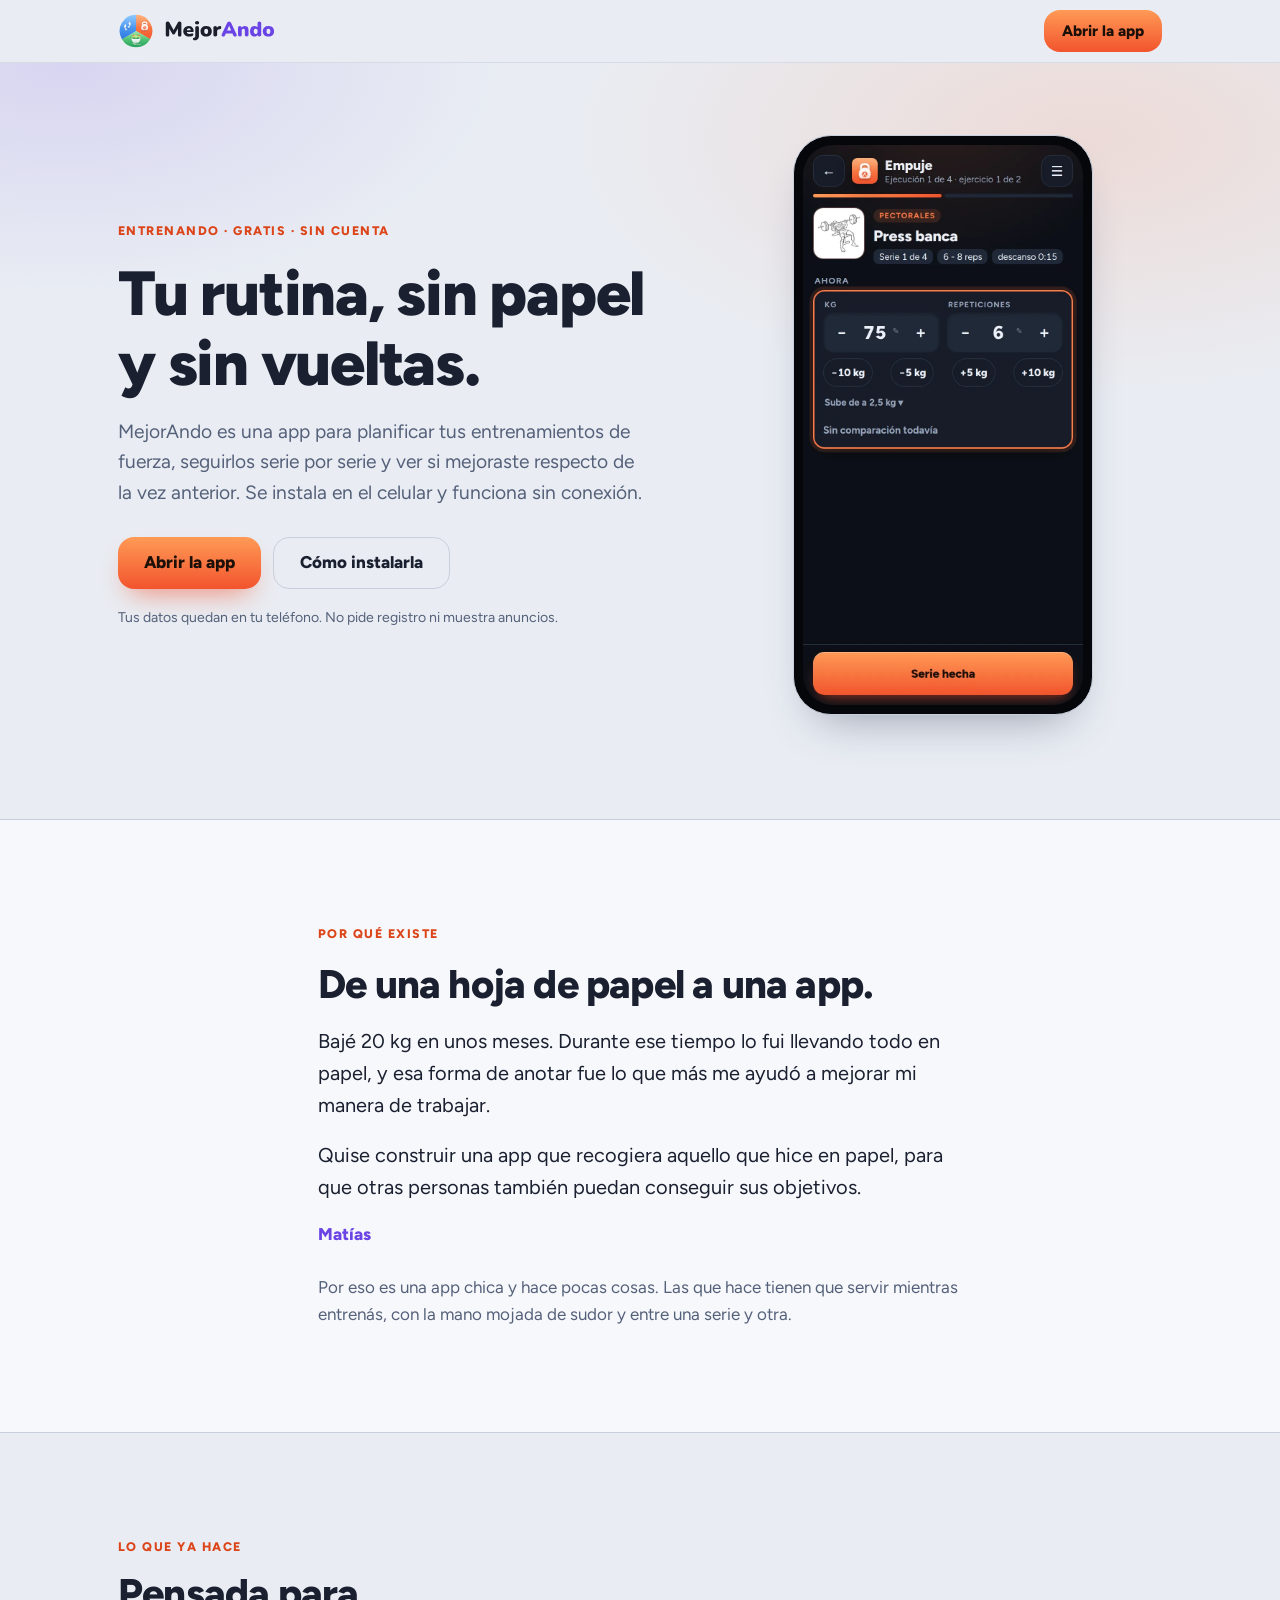
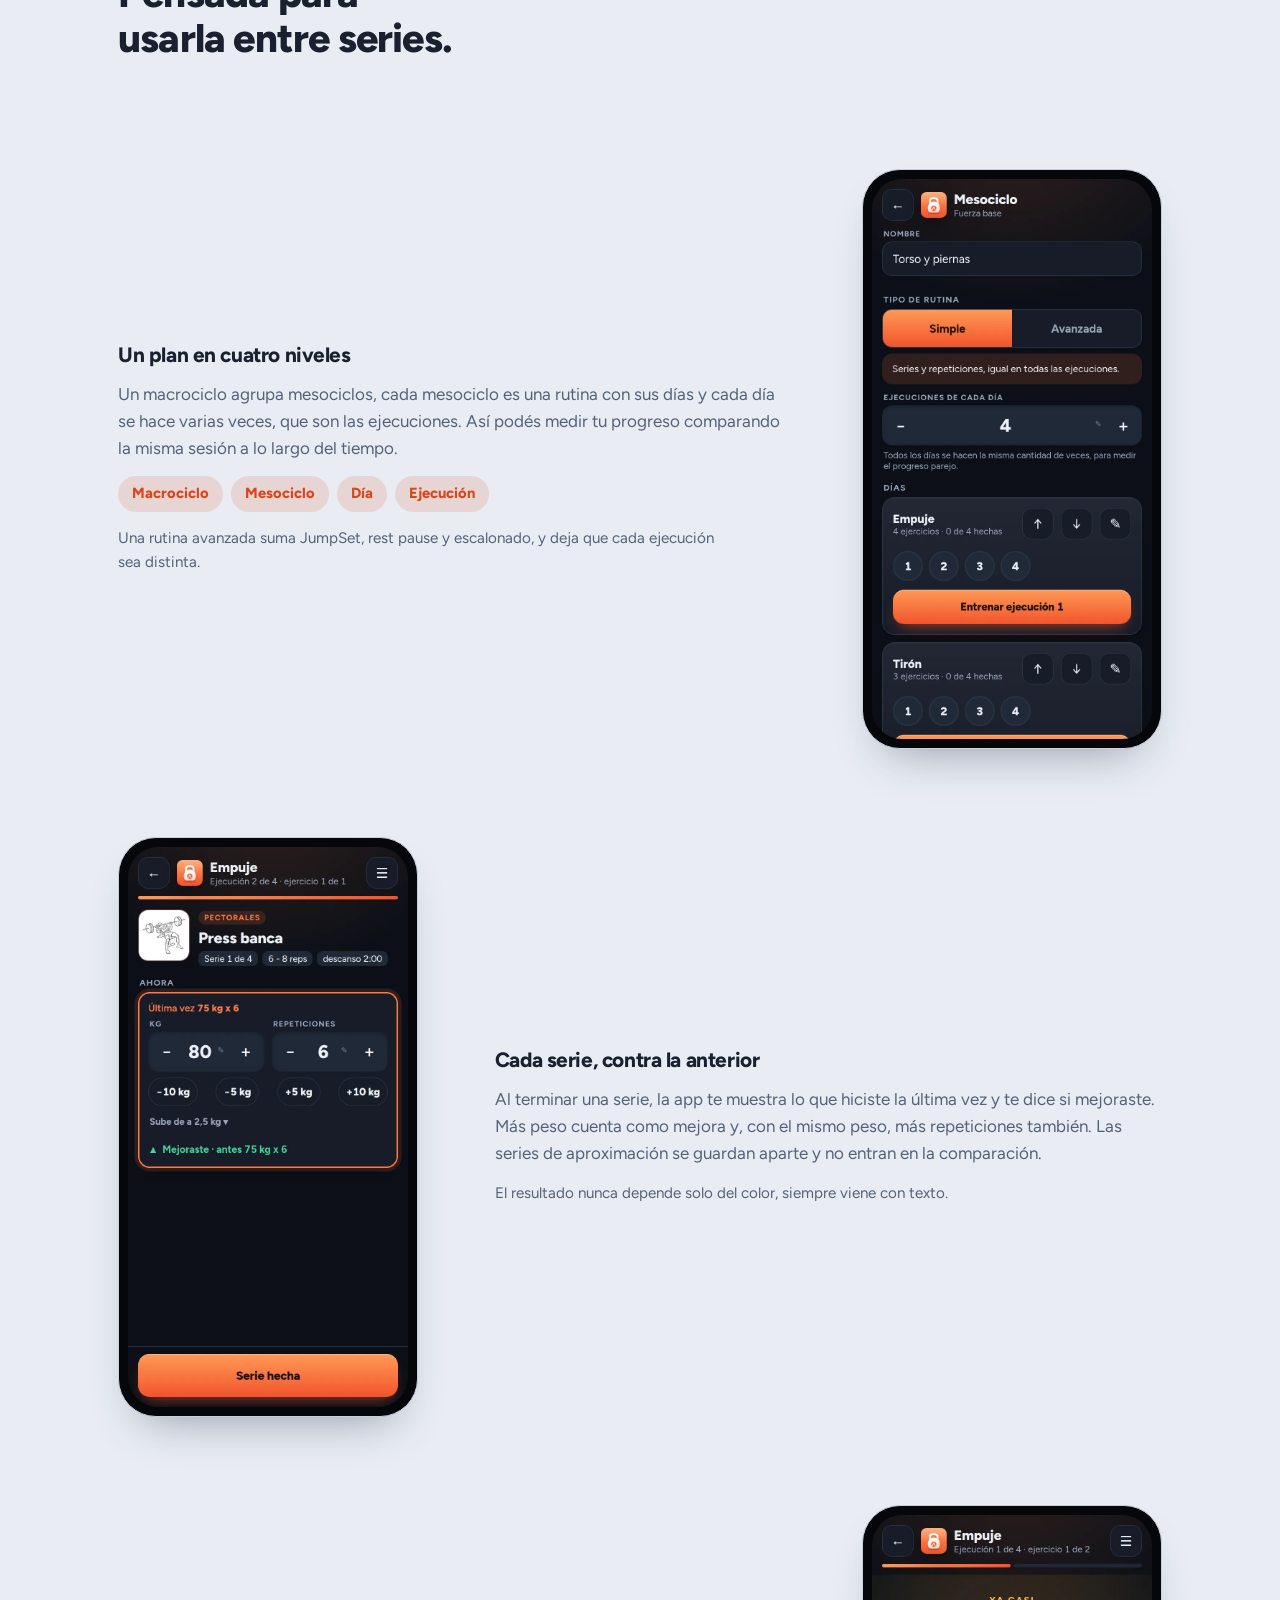
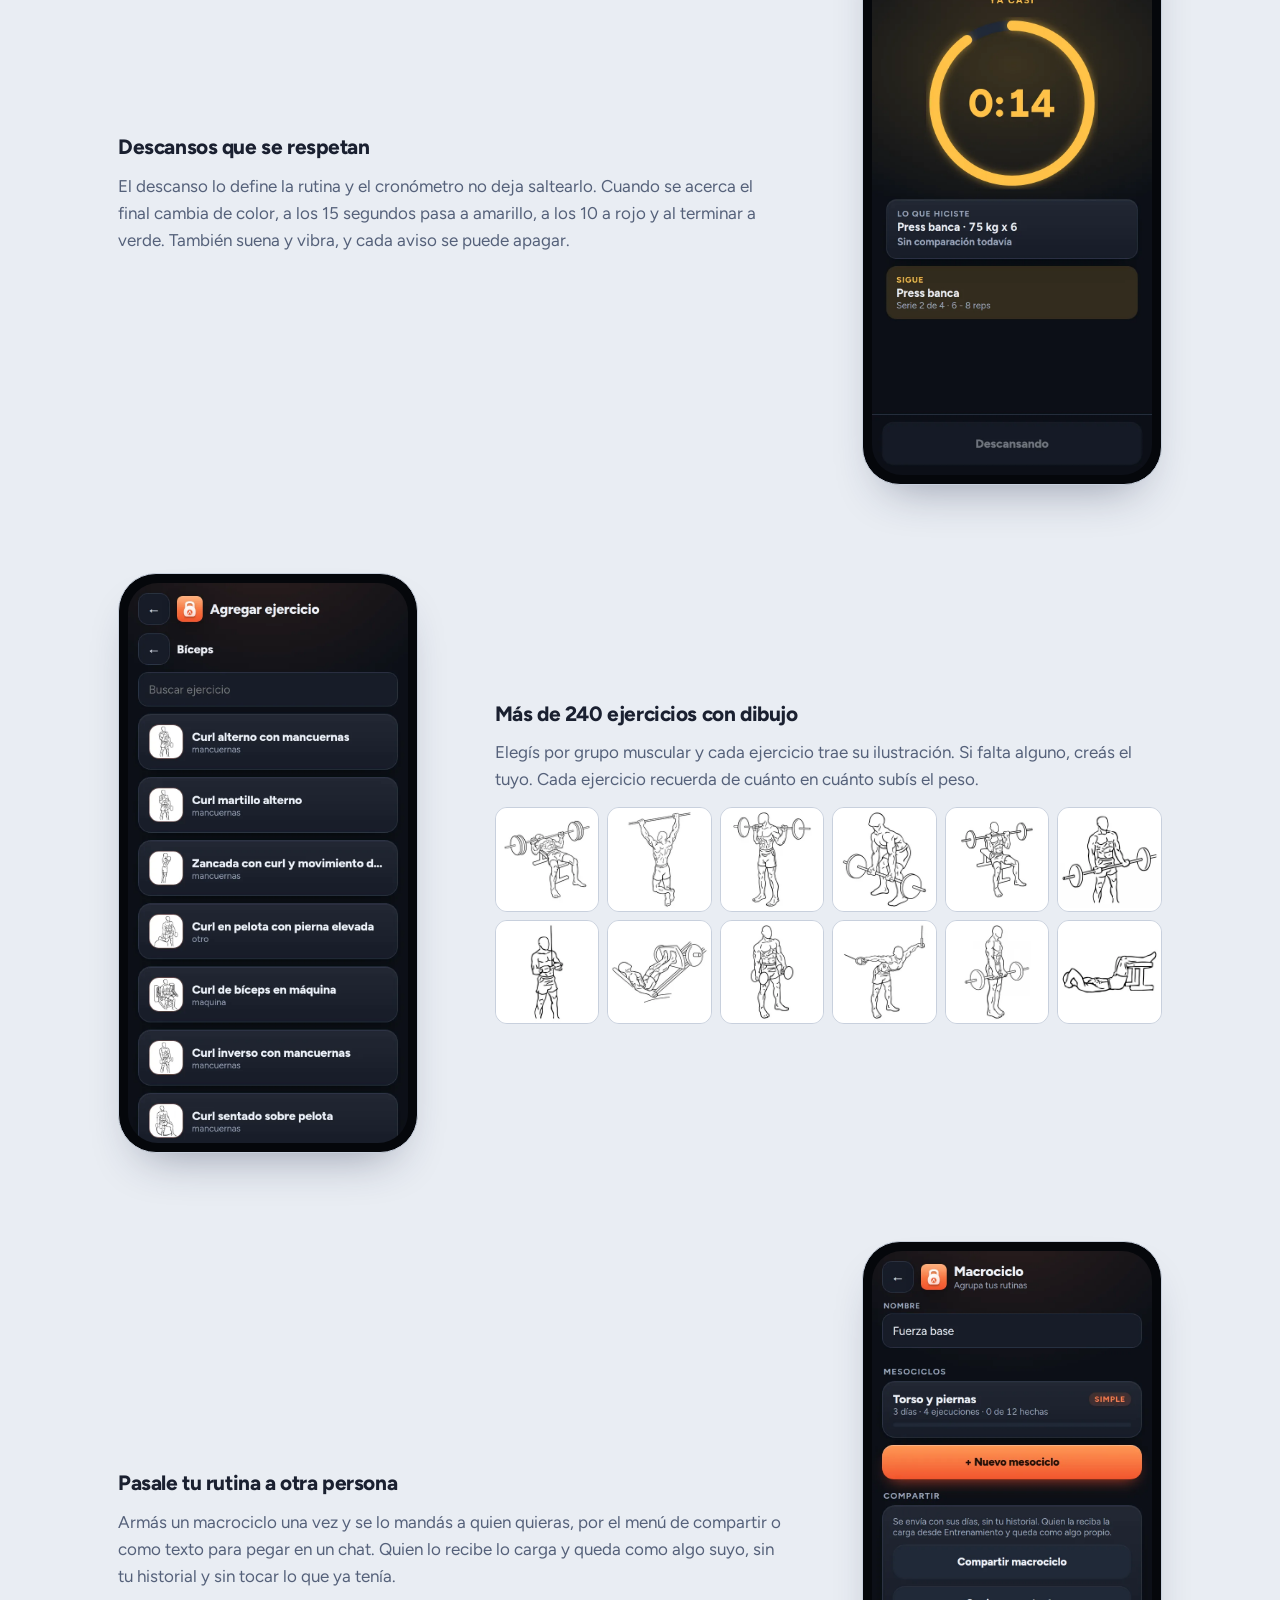
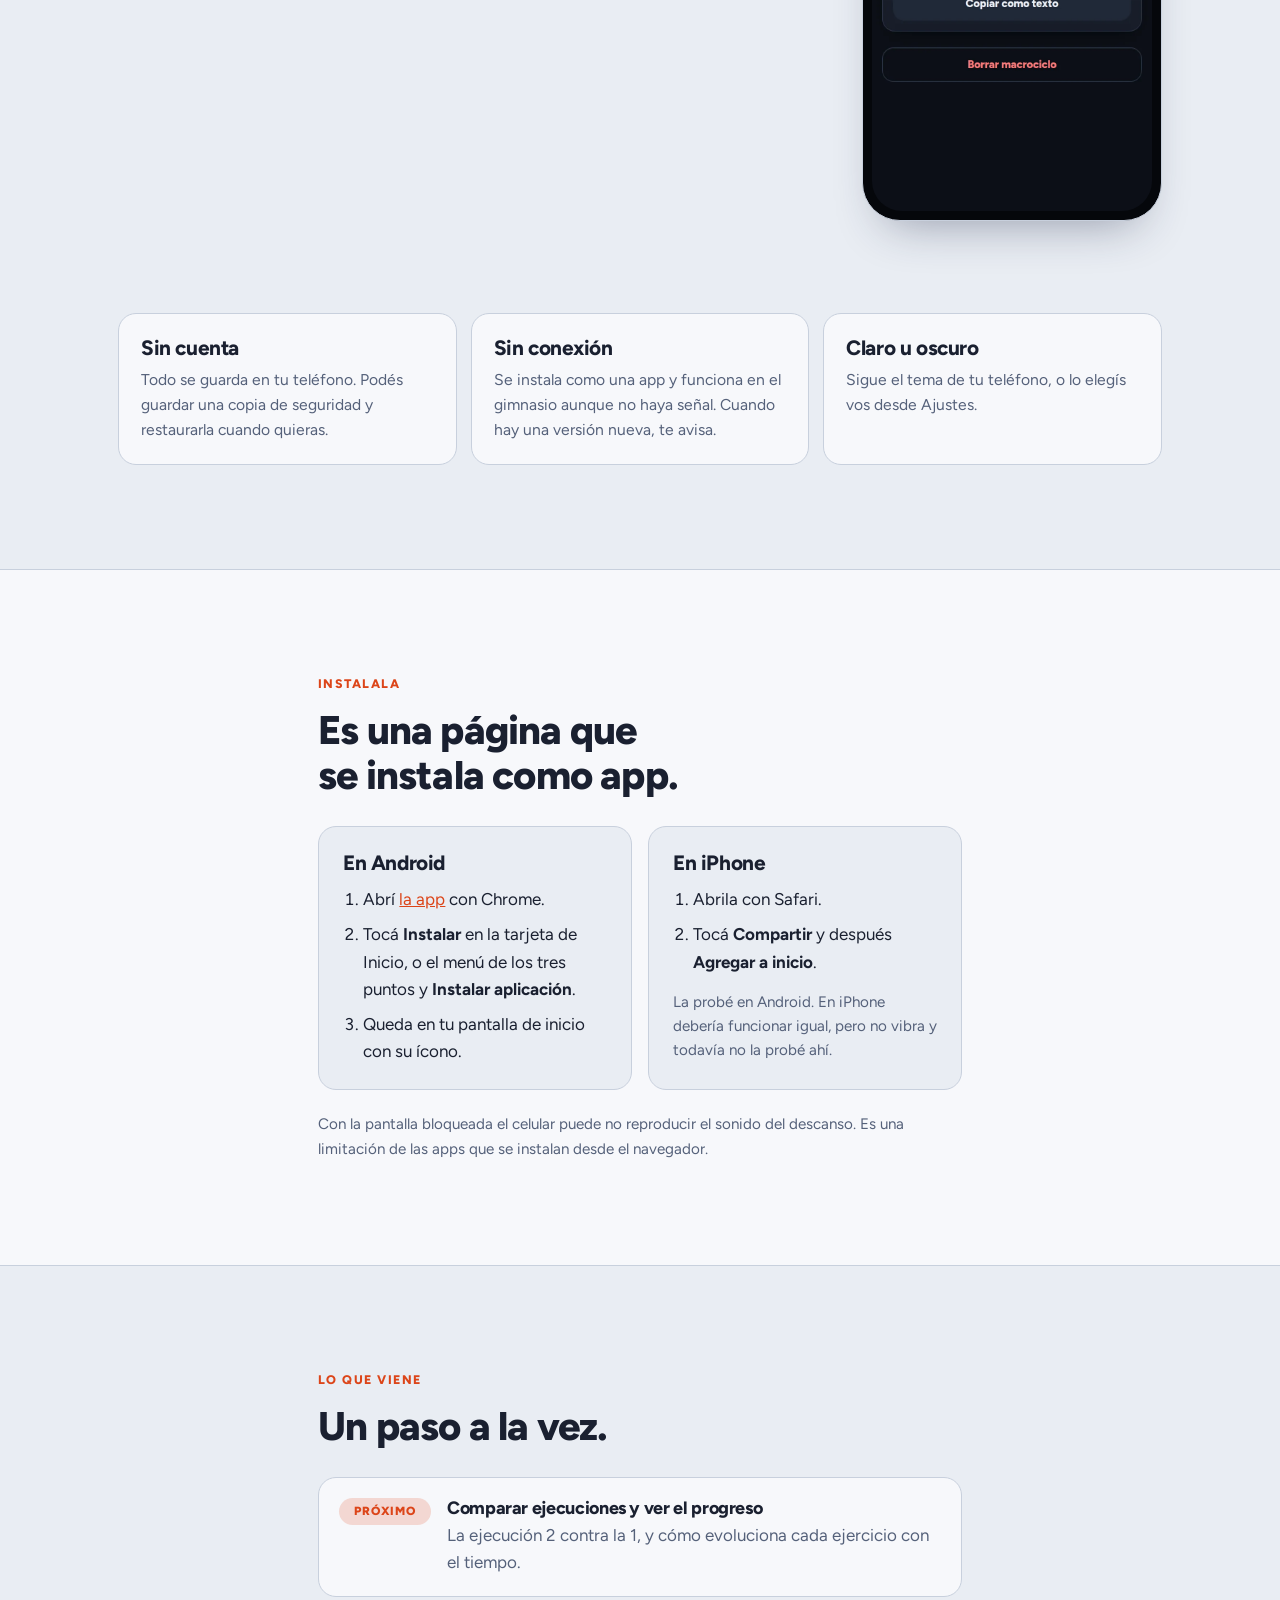
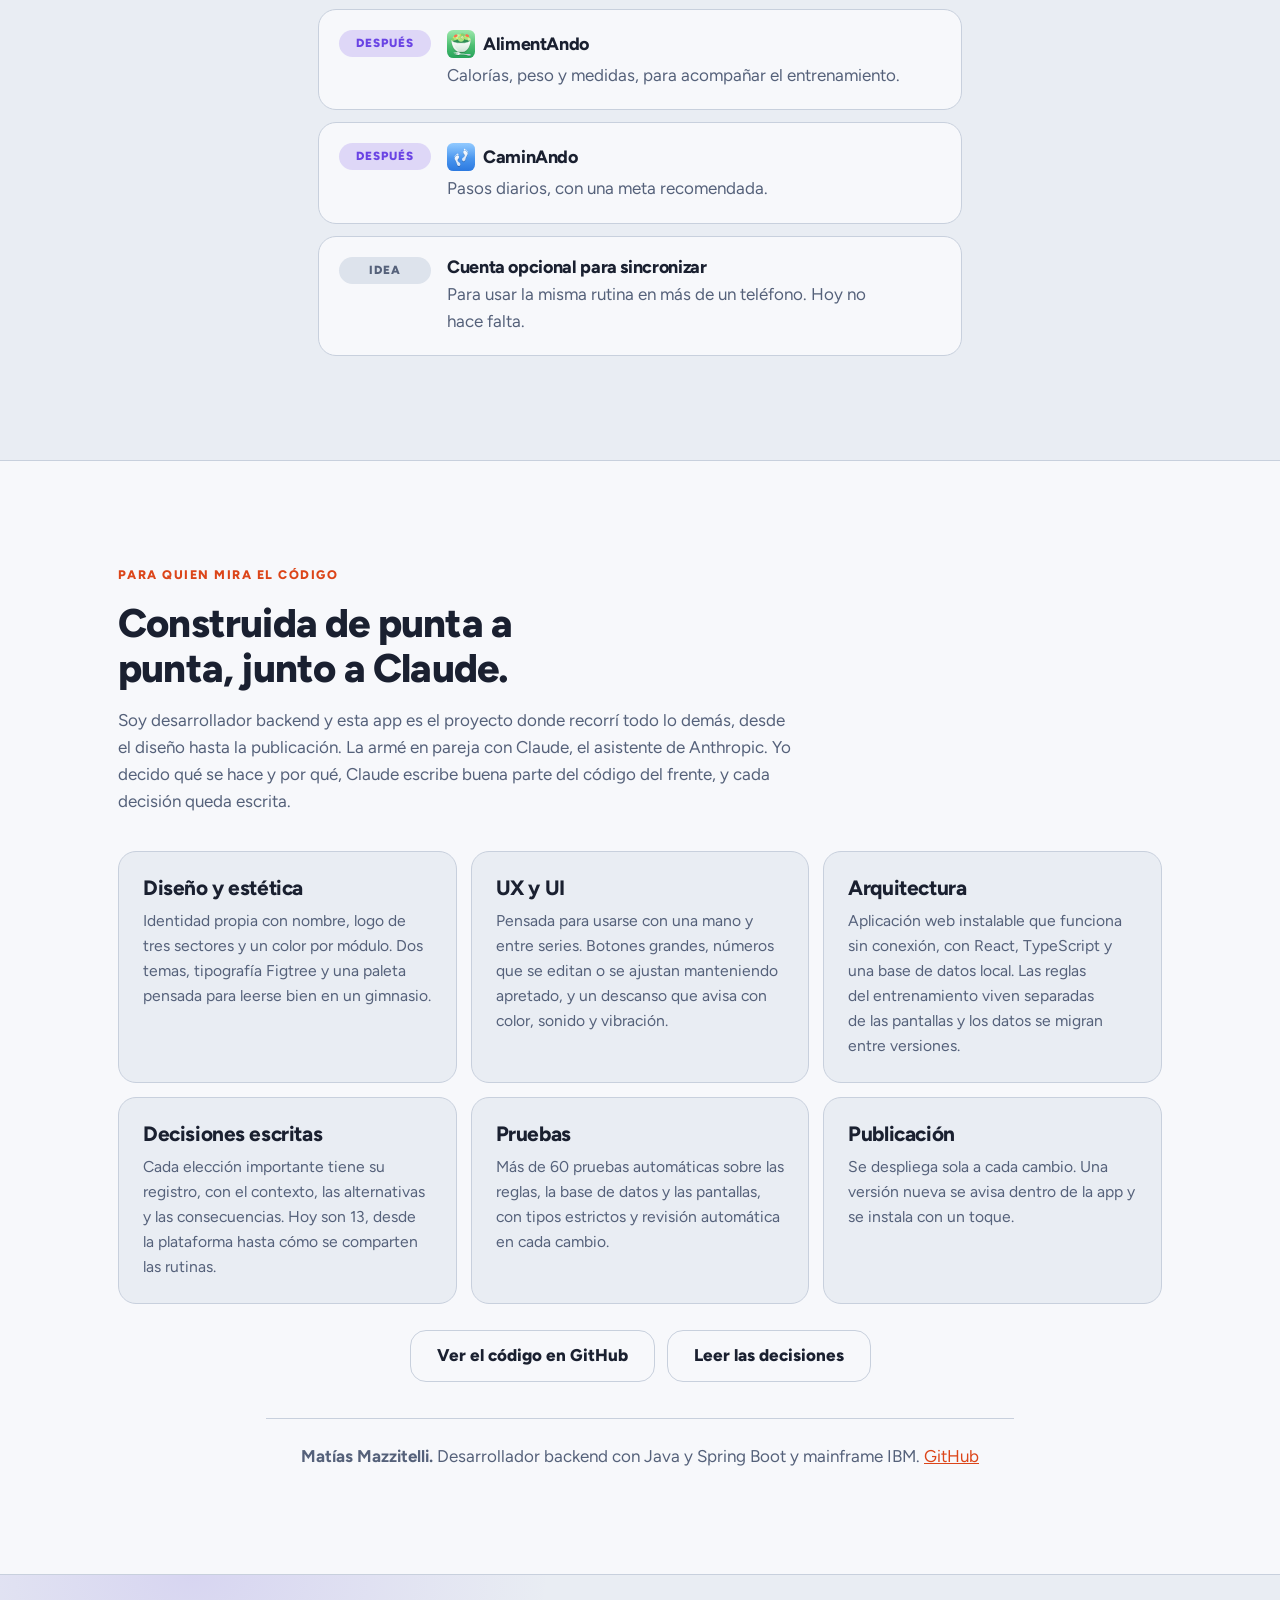
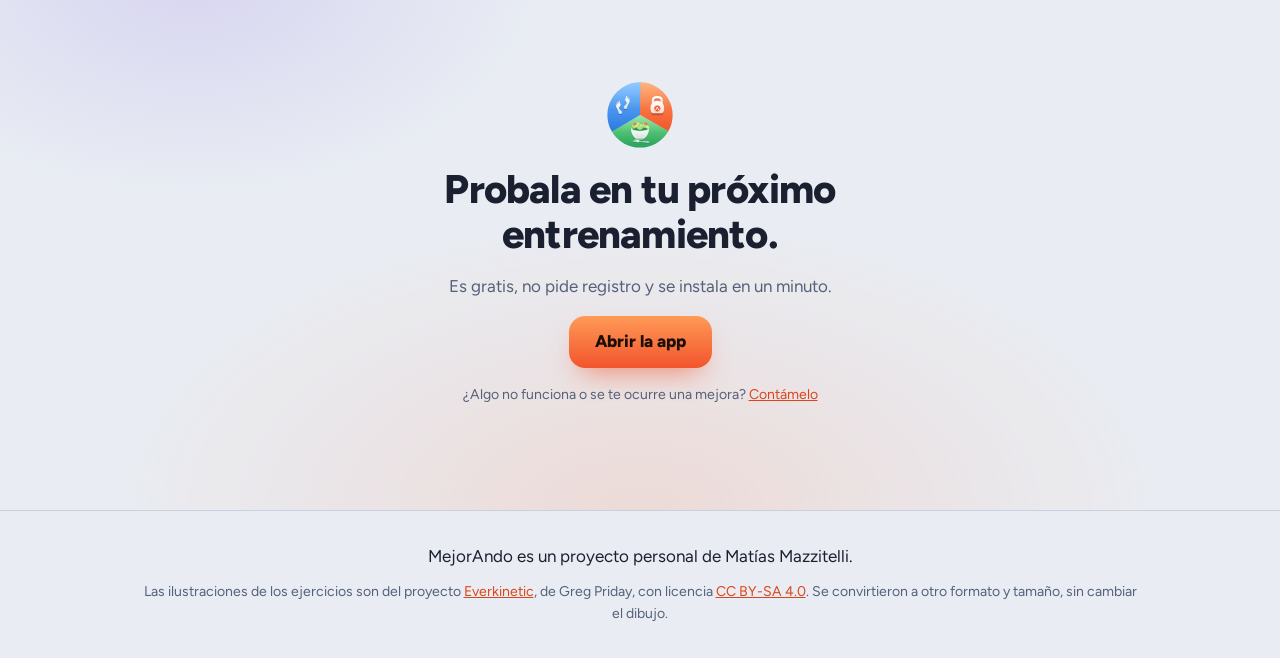
==== index.html @ 14e72513 "feat: landing de MejorAndo" ====
<!doctype html>
<html lang="es">
  <head>
    <meta charset="utf-8" />
    <meta name="viewport" content="width=device-width, initial-scale=1, viewport-fit=cover" />
    <title>MejorAndo | Entrená con tu rutina, sin papel</title>
    <meta
      name="description"
      content="MejorAndo es una app gratuita para planificar tus entrenamientos de fuerza, seguirlos serie por serie y ver si mejoraste. Se instala en el celular y funciona sin conexión."
    />
    <meta name="theme-color" content="#0c1017" />
    <meta property="og:title" content="MejorAndo" />
    <meta
      property="og:description"
      content="Planificá tu entrenamiento, seguilo serie por serie y compará con la vez anterior. Sin cuenta, sin conexión, sin papel."
    />
    <meta property="og:type" content="website" />
    <link rel="icon" type="image/svg+xml" href="favicon.svg" />
    <link rel="stylesheet" href="style.css" />
  </head>
  <body>
    <header class="top">
      <div class="wrap top-in">
        <a class="brand" href="#" aria-label="MejorAndo, inicio">
          <img src="img/logo.svg" alt="" width="36" height="36" />
          <picture>
            <source srcset="img/wordmark-claro.svg" media="(prefers-color-scheme: light)" />
            <img src="img/wordmark-oscuro.svg" alt="MejorAndo" height="22" />
          </picture>
        </a>
        <a class="btn small" data-app href="#instalar">Abrir la app</a>
      </div>
    </header>

    <main>
      <!-- 1. Qué es y primer llamado a la acción -->
      <section class="hero">
        <div class="wrap hero-in">
          <div class="hero-text">
            <p class="eyebrow">EntrenAndo · gratis · sin cuenta</p>
            <h1>Tu rutina, sin papel y sin vueltas.</h1>
            <p class="lead">
              MejorAndo es una app para planificar tus entrenamientos de fuerza, seguirlos serie por
              serie y ver si mejoraste respecto de la vez anterior. Se instala en el celular y
              funciona sin conexión.
            </p>
            <div class="actions">
              <a class="btn primary" data-app href="#instalar">Abrir la app</a>
              <a class="btn ghost" href="#instalar">Cómo instalarla</a>
            </div>
            <p class="fine">Tus datos quedan en tu teléfono. No pide registro ni muestra anuncios.</p>
          </div>
          <figure class="phone hero-phone">
            <img
              src="img/serie.webp"
              width="390"
              height="780"
              alt="Pantalla de una serie de press banca con el peso, las repeticiones y botones para ajustarlos"
            />
          </figure>
        </div>
      </section>

      <!-- 2. La historia -->
      <section class="story" id="historia">
        <div class="wrap narrow">
          <p class="eyebrow">Por qué existe</p>
          <h2>De una hoja de papel a una app.</h2>
          <p>
            Bajé 20 kg en unos meses. Durante ese tiempo lo fui llevando todo en papel, y esa forma
            de anotar fue lo que más me ayudó a mejorar mi manera de trabajar.
          </p>
          <p>
            Quise construir una app que recogiera aquello que hice en papel, para que otras personas
            también puedan conseguir sus objetivos.
          </p>
          <p class="sign">Matías</p>
          <p class="note">
            Por eso es una app chica y hace pocas cosas. Las que hace tienen que servir mientras
            entrenás, con la mano mojada de sudor y entre una serie y otra.
          </p>
        </div>
      </section>

      <!-- 3. Qué hace hoy -->
      <section class="features" id="que-hace">
        <div class="wrap">
          <p class="eyebrow">Lo que ya hace</p>
          <h2>Pensada para usarla entre series.</h2>

          <article class="feature">
            <div class="feature-text">
              <h3>Un plan en cuatro niveles</h3>
              <p>
                Un macrociclo agrupa mesociclos, cada mesociclo es una rutina con sus días y cada
                día se hace varias veces, que son las ejecuciones. Así podés medir tu progreso
                comparando la misma sesión a lo largo del tiempo.
              </p>
              <ul class="chips" aria-label="Niveles del plan">
                <li>Macrociclo</li>
                <li>Mesociclo</li>
                <li>Día</li>
                <li>Ejecución</li>
              </ul>
              <p class="aside">
                Una rutina avanzada suma JumpSet, rest pause y escalonado, y deja que cada ejecución
                sea distinta.
              </p>
            </div>
            <figure class="phone">
              <img
                src="img/mesociclo.webp"
                width="390"
                height="780"
                loading="lazy"
                alt="Un mesociclo con los días Empuje, Tirón y Piernas y sus cuatro ejecuciones"
              />
            </figure>
          </article>

          <article class="feature flip">
            <div class="feature-text">
              <h3>Cada serie, contra la anterior</h3>
              <p>
                Al terminar una serie, la app te muestra lo que hiciste la última vez y te dice si
                mejoraste. Más peso cuenta como mejora y, con el mismo peso, más repeticiones
                también. Las series de aproximación se guardan aparte y no entran en la comparación.
              </p>
              <p class="aside">El resultado nunca depende solo del color, siempre viene con texto.</p>
            </div>
            <figure class="phone">
              <img
                src="img/comparar.webp"
                width="390"
                height="780"
                loading="lazy"
                alt="Una serie de press banca con la última vez, 75 kg por 6, y el aviso Mejoraste"
              />
            </figure>
          </article>

          <article class="feature">
            <div class="feature-text">
              <h3>Descansos que se respetan</h3>
              <p>
                El descanso lo define la rutina y el cronómetro no deja saltearlo. Cuando se acerca
                el final cambia de color, a los 15 segundos pasa a amarillo, a los 10 a rojo y al
                terminar a verde. También suena y vibra, y cada aviso se puede apagar.
              </p>
            </div>
            <figure class="phone">
              <img
                src="img/descanso.webp"
                width="390"
                height="780"
                loading="lazy"
                alt="Cronómetro de descanso en amarillo con el aviso YA CASI y 14 segundos restantes"
              />
            </figure>
          </article>

          <article class="feature flip">
            <div class="feature-text">
              <h3>Más de 240 ejercicios con dibujo</h3>
              <p>
                Elegís por grupo muscular y cada ejercicio trae su ilustración. Si falta alguno,
                creás el tuyo. Cada ejercicio recuerda de cuánto en cuánto subís el peso.
              </p>
              <ul class="thumbs" aria-label="Algunos ejercicios del catálogo">
                <li><img src="img/ej/press-banca.webp" alt="Press banca" loading="lazy" /></li>
                <li><img src="img/ej/dominadas.webp" alt="Dominadas" loading="lazy" /></li>
                <li><img src="img/ej/sentadilla.webp" alt="Sentadilla" loading="lazy" /></li>
                <li><img src="img/ej/remo-barra.webp" alt="Remo con barra" loading="lazy" /></li>
                <li><img src="img/ej/press-militar.webp" alt="Press militar" loading="lazy" /></li>
                <li><img src="img/ej/curl-barra.webp" alt="Curl con barra" loading="lazy" /></li>
                <li><img src="img/ej/extension-polea.webp" alt="Extensión en polea" loading="lazy" /></li>
                <li><img src="img/ej/prensa.webp" alt="Prensa" loading="lazy" /></li>
                <li><img src="img/ej/zancadas.webp" alt="Zancadas" loading="lazy" /></li>
                <li><img src="img/ej/cruces-polea.webp" alt="Cruces en polea" loading="lazy" /></li>
                <li><img src="img/ej/peso-muerto-rumano.webp" alt="Peso muerto rumano" loading="lazy" /></li>
                <li><img src="img/ej/crunch.webp" alt="Crunch" loading="lazy" /></li>
              </ul>
            </div>
            <figure class="phone">
              <img
                src="img/biceps.webp"
                width="390"
                height="780"
                loading="lazy"
                alt="Lista de ejercicios de bíceps, cada uno con su ilustración"
              />
            </figure>
          </article>

          <article class="feature">
            <div class="feature-text">
              <h3>Pasale tu rutina a otra persona</h3>
              <p>
                Armás un macrociclo una vez y se lo mandás a quien quieras, por el menú de compartir
                o como texto para pegar en un chat. Quien lo recibe lo carga y queda como algo suyo,
                sin tu historial y sin tocar lo que ya tenía.
              </p>
            </div>
            <figure class="phone">
              <img
                src="img/compartir.webp"
                width="390"
                height="780"
                loading="lazy"
                alt="Un macrociclo con los botones Compartir macrociclo y Copiar como texto"
              />
            </figure>
          </article>

          <div class="mini-grid">
            <div class="mini">
              <h3>Sin cuenta</h3>
              <p>
                Todo se guarda en tu teléfono. Podés guardar una copia de seguridad y restaurarla
                cuando quieras.
              </p>
            </div>
            <div class="mini">
              <h3>Sin conexión</h3>
              <p>
                Se instala como una app y funciona en el gimnasio aunque no haya señal. Cuando hay
                una versión nueva, te avisa.
              </p>
            </div>
            <div class="mini">
              <h3>Claro u oscuro</h3>
              <p>Sigue el tema de tu teléfono, o lo elegís vos desde Ajustes.</p>
            </div>
          </div>
        </div>
      </section>

      <!-- 4. Instalación -->
      <section class="install" id="instalar">
        <div class="wrap narrow">
          <p class="eyebrow">Instalala</p>
          <h2>Es una página que se instala como app.</h2>
          <div class="steps">
            <div class="step">
              <h3>En Android</h3>
              <ol>
                <li>Abrí <a data-app href="#instalar">la app</a> con Chrome.</li>
                <li>
                  Tocá <strong>Instalar</strong> en la tarjeta de Inicio, o el menú de los tres
                  puntos y <strong>Instalar aplicación</strong>.
                </li>
                <li>Queda en tu pantalla de inicio con su ícono.</li>
              </ol>
            </div>
            <div class="step">
              <h3>En iPhone</h3>
              <ol>
                <li>Abrila con Safari.</li>
                <li>Tocá <strong>Compartir</strong> y después <strong>Agregar a inicio</strong>.</li>
              </ol>
              <p class="aside">
                La probé en Android. En iPhone debería funcionar igual, pero no vibra y todavía no
                la probé ahí.
              </p>
            </div>
          </div>
          <p class="note">
            Con la pantalla bloqueada el celular puede no reproducir el sonido del descanso. Es una
            limitación de las apps que se instalan desde el navegador.
          </p>
        </div>
      </section>

      <!-- 5. Qué viene -->
      <section class="roadmap" id="que-viene">
        <div class="wrap narrow">
          <p class="eyebrow">Lo que viene</p>
          <h2>Un paso a la vez.</h2>
          <ul class="road">
            <li>
              <span class="tag next">Próximo</span>
              <div>
                <h3>Comparar ejecuciones y ver el progreso</h3>
                <p>La ejecución 2 contra la 1, y cómo evoluciona cada ejercicio con el tiempo.</p>
              </div>
            </li>
            <li>
              <span class="tag soon">Después</span>
              <div>
                <h3>
                  <img src="img/modulo-alimentando.svg" alt="" width="28" height="28" /> AlimentAndo
                </h3>
                <p>Calorías, peso y medidas, para acompañar el entrenamiento.</p>
              </div>
            </li>
            <li>
              <span class="tag soon">Después</span>
              <div>
                <h3>
                  <img src="img/modulo-caminando.svg" alt="" width="28" height="28" /> CaminAndo
                </h3>
                <p>Pasos diarios, con una meta recomendada.</p>
              </div>
            </li>
            <li>
              <span class="tag idea">Idea</span>
              <div>
                <h3>Cuenta opcional para sincronizar</h3>
                <p>Para usar la misma rutina en más de un teléfono. Hoy no hace falta.</p>
              </div>
            </li>
          </ul>
        </div>
      </section>

      <!-- 6. Cómo se construyó -->
      <section class="build" id="como-se-construyo">
        <div class="wrap">
          <div class="narrow">
            <p class="eyebrow">Para quien mira el código</p>
            <h2>Construida de punta a punta, junto a Claude.</h2>
            <p>
              Soy desarrollador backend y esta app es el proyecto donde recorrí todo lo demás,
              desde el diseño hasta la publicación. La armé en pareja con Claude, el asistente de
              Anthropic. Yo decido qué se hace y por qué, Claude escribe buena parte del código del
              frente, y cada decisión queda escrita.
            </p>
          </div>
          <div class="cards">
            <div class="card">
              <h3>Diseño y estética</h3>
              <p>
                Identidad propia con nombre, logo de tres sectores y un color por módulo. Dos temas,
                tipografía Figtree y una paleta pensada para leerse bien en un gimnasio.
              </p>
            </div>
            <div class="card">
              <h3>UX y UI</h3>
              <p>
                Pensada para usarse con una mano y entre series. Botones grandes, números que se
                editan o se ajustan manteniendo apretado, y un descanso que avisa con color, sonido
                y vibración.
              </p>
            </div>
            <div class="card">
              <h3>Arquitectura</h3>
              <p>
                Aplicación web instalable que funciona sin conexión, con React, TypeScript y una
                base de datos local. Las reglas del entrenamiento viven separadas de las pantallas y
                los datos se migran entre versiones.
              </p>
            </div>
            <div class="card">
              <h3>Decisiones escritas</h3>
              <p>
                Cada elección importante tiene su registro, con el contexto, las alternativas y las
                consecuencias. Hoy son 13, desde la plataforma hasta cómo se comparten las rutinas.
              </p>
            </div>
            <div class="card">
              <h3>Pruebas</h3>
              <p>
                Más de 60 pruebas automáticas sobre las reglas, la base de datos y las pantallas,
                con tipos estrictos y revisión automática en cada cambio.
              </p>
            </div>
            <div class="card">
              <h3>Publicación</h3>
              <p>
                Se despliega sola a cada cambio. Una versión nueva se avisa dentro de la app y se
                instala con un toque.
              </p>
            </div>
          </div>
          <div class="actions center">
            <a
              class="btn ghost"
              href="https://github.com/mdev-repos/app_mejorando__proyecto_personal"
              rel="noopener"
              >Ver el código en GitHub</a
            >
            <a
              class="btn ghost"
              href="https://github.com/mdev-repos/app_mejorando__proyecto_personal/tree/main/docs/decisiones"
              rel="noopener"
              >Leer las decisiones</a
            >
          </div>
          <p class="about">
            <strong>Matías Mazzitelli.</strong> Desarrollador backend con Java y Spring Boot y
            mainframe IBM.
            <a href="https://github.com/mdev-repos" rel="noopener">GitHub</a>
          </p>
        </div>
      </section>

      <!-- 7. Segundo llamado a la acción -->
      <section class="final" id="descargar">
        <div class="wrap narrow center">
          <img src="img/logo.svg" alt="" width="72" height="72" />
          <h2>Probala en tu próximo entrenamiento.</h2>
          <p>Es gratis, no pide registro y se instala en un minuto.</p>
          <div class="actions center">
            <a class="btn primary" data-app href="#instalar">Abrir la app</a>
          </div>
          <p class="fine feedback" hidden>
            ¿Algo no funciona o se te ocurre una mejora?
            <a data-feedback href="#">Contámelo</a>
          </p>
        </div>
      </section>
    </main>

    <footer class="foot">
      <div class="wrap">
        <p>
          MejorAndo es un proyecto personal de Matías Mazzitelli.
        </p>
        <p class="fine">
          Las ilustraciones de los ejercicios son del proyecto
          <a href="https://github.com/everkinetic/data" rel="noopener">Everkinetic</a>, de Greg
          Priday, con licencia
          <a href="https://creativecommons.org/licenses/by-sa/4.0/" rel="noopener">CC BY-SA 4.0</a>.
          Se convirtieron a otro formato y tamaño, sin cambiar el dibujo.
        </p>
      </div>
    </footer>

    <script src="main.js"></script>
  </body>
</html>
---- style.css ----
/* Misma paleta y tipografía que la app, con tema claro y oscuro según el teléfono. */
@font-face {
  font-family: 'Figtree Variable';
  font-style: normal;
  font-display: swap;
  font-weight: 300 900;
  src: url('fonts/figtree-latin-wght-normal.woff2') format('woff2-variations');
  unicode-range: U+0000-00FF, U+0131, U+0152-0153, U+02BB-02BC, U+02C6, U+02DA, U+02DC, U+2000-206F,
    U+20AC, U+2122, U+2191, U+2193, U+2212, U+2215, U+FEFF, U+FFFD;
}
@font-face {
  font-family: 'Figtree Variable';
  font-style: normal;
  font-display: swap;
  font-weight: 300 900;
  src: url('fonts/figtree-latin-ext-wght-normal.woff2') format('woff2-variations');
  unicode-range: U+0100-02BA, U+02BD-02C5, U+02C7-02CC, U+02CE-02D7, U+02DD-02FF, U+0304, U+0308,
    U+0329, U+1D00-1DBF, U+1E00-1E9F, U+1EF2-1EFF, U+2020, U+20A0-20AB, U+20AD-20C0, U+2113,
    U+2C60-2C7F, U+A720-A7FF;
}

:root {
  --font: 'Figtree Variable', system-ui, -apple-system, 'Segoe UI', Roboto, sans-serif;
  --radius: 18px;
  --bg: #e9edf3;
  --surface: #f7f8fb;
  --surface2: #dde3ec;
  --border: #c8d0dd;
  --text: #1a2030;
  --muted: #55617a;
  --accent: #dc4519;
  --accent-lo: #ff9a56;
  --accent-hi: #f2542d;
  --on-accent: #1c0f08;
  --suite: #6a44e4;
  --up: #17794f;
  --shadow: 0 24px 48px -24px rgba(30, 40, 70, 0.45);
  --glow-a: rgba(255, 122, 69, 0.16);
  --glow-b: rgba(106, 68, 228, 0.14);
  color-scheme: light;
}
@media (prefers-color-scheme: dark) {
  :root {
    --bg: #0c1017;
    --surface: #161c28;
    --surface2: #1f2837;
    --border: #2a3446;
    --text: #eef1f8;
    --muted: #9aa6bd;
    --accent: #ff7a45;
    --suite: #9b6bff;
    --up: #43d69a;
    --shadow: 0 28px 56px -24px rgba(0, 0, 0, 0.8);
    --glow-a: rgba(255, 122, 69, 0.2);
    --glow-b: rgba(155, 107, 255, 0.18);
    color-scheme: dark;
  }
}

* {
  box-sizing: border-box;
}
html {
  scroll-behavior: smooth;
  -webkit-text-size-adjust: 100%;
}
body {
  margin: 0;
  font-family: var(--font);
  font-size: 1.0625rem;
  line-height: 1.6;
  color: var(--text);
  background: var(--bg);
}
img {
  max-width: 100%;
  height: auto;
}
a {
  color: var(--accent);
}
h1,
h2,
h3,
p,
ul,
ol,
figure {
  margin: 0;
}
h1,
h2,
h3 {
  line-height: 1.12;
  letter-spacing: -0.02em;
  text-wrap: balance;
}
h1 {
  font-size: clamp(2.3rem, 6.4vw, 3.9rem);
  font-weight: 850;
}
h2 {
  font-size: clamp(1.7rem, 4.2vw, 2.5rem);
  font-weight: 800;
}
h3 {
  font-size: 1.3rem;
  font-weight: 750;
}
p {
  text-wrap: pretty;
}

.wrap {
  width: 100%;
  max-width: 1080px;
  margin-inline: auto;
  padding-left: max(18px, env(safe-area-inset-left, 0px));
  padding-right: max(18px, env(safe-area-inset-right, 0px));
}
.narrow {
  max-width: 680px;
}
.center {
  text-align: center;
  margin-inline: auto;
}
section {
  padding-block: clamp(56px, 9vw, 104px);
}

.eyebrow {
  font-size: 0.78rem;
  font-weight: 800;
  letter-spacing: 0.12em;
  text-transform: uppercase;
  color: var(--accent);
  margin-bottom: 14px;
}
.fine {
  font-size: 0.88rem;
  color: var(--muted);
}
.aside {
  font-size: 0.95rem;
  color: var(--muted);
}
.note {
  color: var(--muted);
}

/* cabecera */
.top {
  position: sticky;
  top: 0;
  z-index: 10;
  padding-top: env(safe-area-inset-top, 0px);
  background: color-mix(in srgb, var(--bg) 82%, transparent);
  backdrop-filter: blur(12px);
  -webkit-backdrop-filter: blur(12px);
  border-bottom: 1px solid color-mix(in srgb, var(--border) 60%, transparent);
}
.top-in {
  display: flex;
  align-items: center;
  justify-content: space-between;
  gap: 12px;
  padding-block: 10px;
}
.brand {
  display: flex;
  align-items: center;
  gap: 10px;
  min-width: 0;
}
.brand img {
  display: block;
  width: auto;
}
.brand > img {
  height: 36px;
}
.brand picture img {
  height: 22px;
}

/* botones */
.btn {
  display: inline-flex;
  align-items: center;
  justify-content: center;
  min-height: 52px;
  padding: 0 26px;
  border-radius: 16px;
  font: inherit;
  font-weight: 800;
  text-decoration: none;
  border: 1px solid var(--border);
  color: var(--text);
  background: var(--surface);
  transition: transform 0.15s ease, box-shadow 0.15s ease;
}
.btn:hover {
  transform: translateY(-1px);
}
.btn.primary {
  border: 0;
  color: var(--on-accent);
  background: linear-gradient(180deg, var(--accent-lo), var(--accent-hi));
  box-shadow: 0 14px 28px -12px rgba(242, 84, 45, 0.7);
}
.btn.ghost {
  background: transparent;
}
.btn.small {
  min-height: 42px;
  padding: 0 18px;
  font-size: 0.95rem;
  color: var(--on-accent);
  border: 0;
  background: linear-gradient(180deg, var(--accent-lo), var(--accent-hi));
}
.actions {
  display: flex;
  flex-wrap: wrap;
  gap: 12px;
  margin-top: 26px;
}
.actions.center {
  justify-content: center;
}

/* portada */
.hero {
  padding-top: clamp(36px, 7vw, 72px);
  background:
    radial-gradient(60% 50% at 85% 10%, var(--glow-a), transparent 70%),
    radial-gradient(50% 45% at 5% 0%, var(--glow-b), transparent 70%);
}
.hero-in {
  display: grid;
  grid-template-columns: 1.1fr 0.9fr;
  align-items: center;
  gap: clamp(28px, 6vw, 72px);
}
.hero-text > * + * {
  margin-top: 18px;
}
.hero-text .eyebrow {
  margin-bottom: 0;
}
.lead {
  font-size: 1.2rem;
  color: var(--muted);
  max-width: 34em;
}
.hero-text .actions {
  margin-top: 28px;
}
.hero-phone {
  justify-self: center;
  width: min(100%, 320px);
}

/* marco de teléfono para las capturas */
.phone {
  width: min(100%, 300px);
  justify-self: center;
  border-radius: 38px;
  padding: 9px;
  background: #05070b;
  border: 1px solid var(--border);
  box-shadow: var(--shadow);
}
.phone img {
  display: block;
  width: 100%;
  border-radius: 30px;
  aspect-ratio: 390 / 780;
  object-fit: cover;
  background: #0c1017;
}

/* historia */
.story {
  background: var(--surface);
  border-block: 1px solid var(--border);
}
.story .narrow > * + * {
  margin-top: 18px;
}
.story h2 {
  margin-bottom: 8px;
}
.story p:not(.eyebrow):not(.sign):not(.note) {
  font-size: 1.25rem;
}
.sign {
  font-weight: 800;
  color: var(--suite);
}
.story .note {
  padding-top: 8px;
}

/* funciones */
.features > .wrap > h2 {
  max-width: 14em;
  margin-bottom: clamp(36px, 6vw, 64px);
}
.feature {
  display: grid;
  grid-template-columns: 1fr minmax(0, 300px);
  align-items: center;
  gap: clamp(28px, 6vw, 80px);
  padding-block: clamp(24px, 4vw, 44px);
}
.feature.flip {
  grid-template-columns: minmax(0, 300px) 1fr;
}
.feature.flip .feature-text {
  order: 2;
}
.feature-text > * + * {
  margin-top: 14px;
}
.feature-text p:not(.aside) {
  color: var(--muted);
}
.chips {
  list-style: none;
  padding: 0;
  display: flex;
  flex-wrap: wrap;
  gap: 8px;
}
.chips li {
  padding: 6px 14px;
  border-radius: 999px;
  font-weight: 750;
  font-size: 0.92rem;
  background: color-mix(in srgb, var(--accent) 14%, transparent);
  color: var(--accent);
}
.chips li + li::before {
  content: '';
}
.thumbs {
  list-style: none;
  padding: 0;
  display: grid;
  grid-template-columns: repeat(6, 1fr);
  gap: 8px;
}
.thumbs img {
  display: block;
  width: 100%;
  border-radius: 12px;
  background: #fff;
  border: 1px solid var(--border);
}
.mini-grid {
  display: grid;
  grid-template-columns: repeat(3, 1fr);
  gap: 14px;
  margin-top: clamp(24px, 4vw, 48px);
}
.mini {
  padding: 22px;
  border-radius: var(--radius);
  background: var(--surface);
  border: 1px solid var(--border);
}
.mini p {
  margin-top: 8px;
  color: var(--muted);
  font-size: 0.98rem;
}

/* instalación */
.install {
  background: var(--surface);
  border-block: 1px solid var(--border);
}
.install h2 {
  margin-bottom: 28px;
}
.steps {
  display: grid;
  grid-template-columns: 1fr 1fr;
  gap: 16px;
}
.step {
  padding: 24px;
  border-radius: var(--radius);
  background: var(--bg);
  border: 1px solid var(--border);
}
.step ol {
  margin-top: 12px;
  padding-left: 1.2em;
  display: grid;
  gap: 8px;
}
.step .aside {
  margin-top: 14px;
}
.install .note {
  margin-top: 22px;
  font-size: 0.95rem;
}

/* lo que viene */
.roadmap h2 {
  margin-bottom: 28px;
}
.road {
  list-style: none;
  padding: 0;
  display: grid;
  gap: 12px;
}
.road li {
  display: grid;
  grid-template-columns: 92px 1fr;
  gap: 16px;
  align-items: start;
  padding: 20px;
  border-radius: var(--radius);
  background: var(--surface);
  border: 1px solid var(--border);
}
.road h3 {
  display: flex;
  align-items: center;
  gap: 8px;
  font-size: 1.12rem;
}
.road p {
  margin-top: 4px;
  color: var(--muted);
}
.tag {
  display: inline-block;
  padding: 4px 0;
  text-align: center;
  border-radius: 999px;
  font-size: 0.74rem;
  font-weight: 850;
  letter-spacing: 0.08em;
  text-transform: uppercase;
}
.tag.next {
  background: color-mix(in srgb, var(--accent) 18%, transparent);
  color: var(--accent);
}
.tag.soon {
  background: color-mix(in srgb, var(--suite) 18%, transparent);
  color: var(--suite);
}
.tag.idea {
  background: var(--surface2);
  color: var(--muted);
}

/* cómo se construyó */
.build {
  background: var(--surface);
  border-block: 1px solid var(--border);
}
.build .narrow > * + * {
  margin-top: 16px;
}
.build .narrow p:not(.eyebrow) {
  color: var(--muted);
}
.cards {
  display: grid;
  grid-template-columns: repeat(3, 1fr);
  gap: 14px;
  margin-top: 36px;
}
.card {
  padding: 24px;
  border-radius: var(--radius);
  background: var(--bg);
  border: 1px solid var(--border);
}
.card p {
  margin-top: 8px;
  color: var(--muted);
  font-size: 0.98rem;
}
.about {
  margin-top: 36px;
  padding-top: 24px;
  border-top: 1px solid var(--border);
  color: var(--muted);
  max-width: 44em;
  margin-inline: auto;
  text-align: center;
}

/* cierre */
.final {
  background:
    radial-gradient(60% 80% at 50% 100%, var(--glow-a), transparent 70%),
    radial-gradient(40% 60% at 15% 0%, var(--glow-b), transparent 70%);
}
.final .narrow > * + * {
  margin-top: 16px;
}
.final p {
  color: var(--muted);
}
.final img {
  display: block;
  margin-inline: auto;
}

.foot {
  padding-block: 32px calc(32px + env(safe-area-inset-bottom, 0px));
  border-top: 1px solid var(--border);
  text-align: center;
}
.foot p + p {
  margin-top: 10px;
}

/* teléfono angosto */
@media (max-width: 820px) {
  .hero-in,
  .feature,
  .feature.flip {
    grid-template-columns: 1fr;
  }
  .hero-phone {
    order: 2;
  }
  .feature .phone,
  .feature.flip .phone {
    order: 2;
  }
  .feature.flip .feature-text {
    order: 1;
  }
  .mini-grid,
  .cards,
  .steps {
    grid-template-columns: 1fr;
  }
  .road li {
    grid-template-columns: 1fr;
    gap: 10px;
  }
  .tag {
    justify-self: start;
    padding-inline: 14px;
  }
  .thumbs {
    grid-template-columns: repeat(4, 1fr);
  }
}

@media (prefers-reduced-motion: reduce) {
  html {
    scroll-behavior: auto;
  }
  .btn {
    transition: none;
  }
}

.feedback {
  margin-top: 22px;
}
.feedback[hidden] {
  display: none;
}
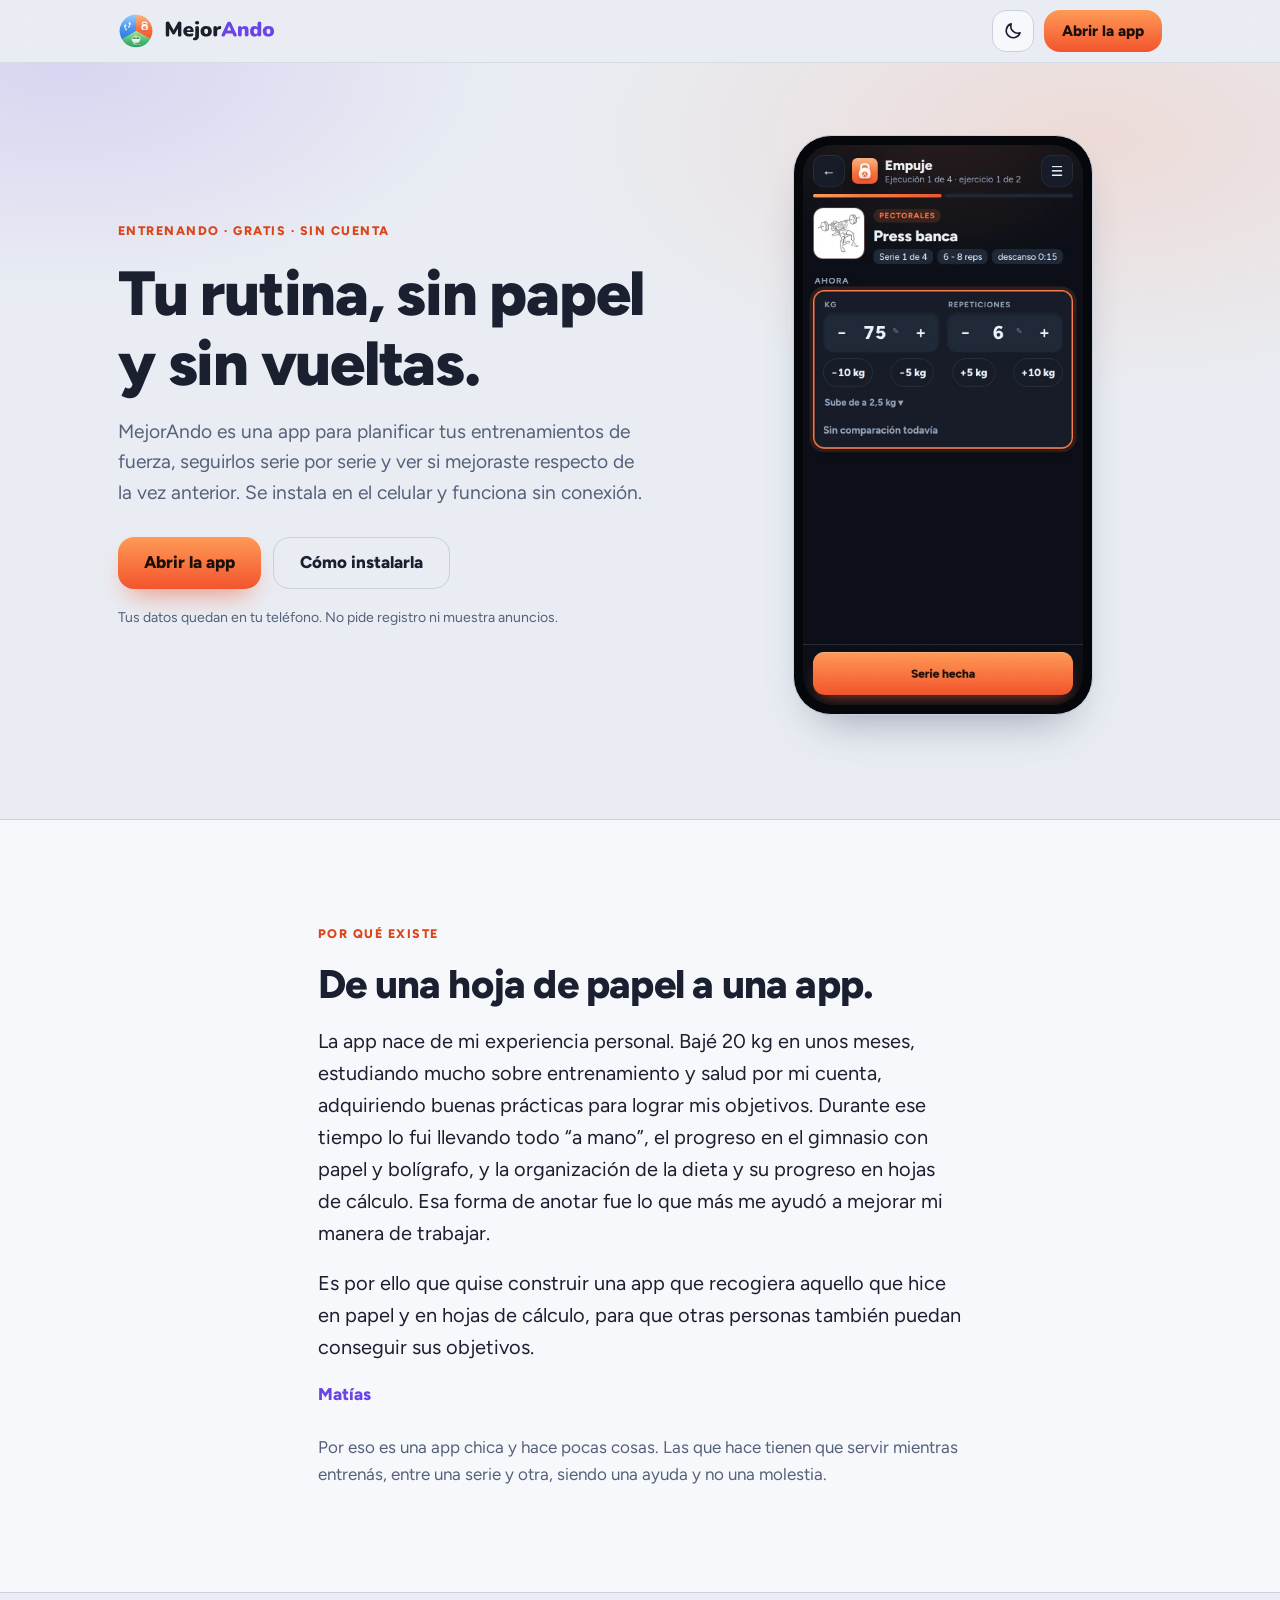
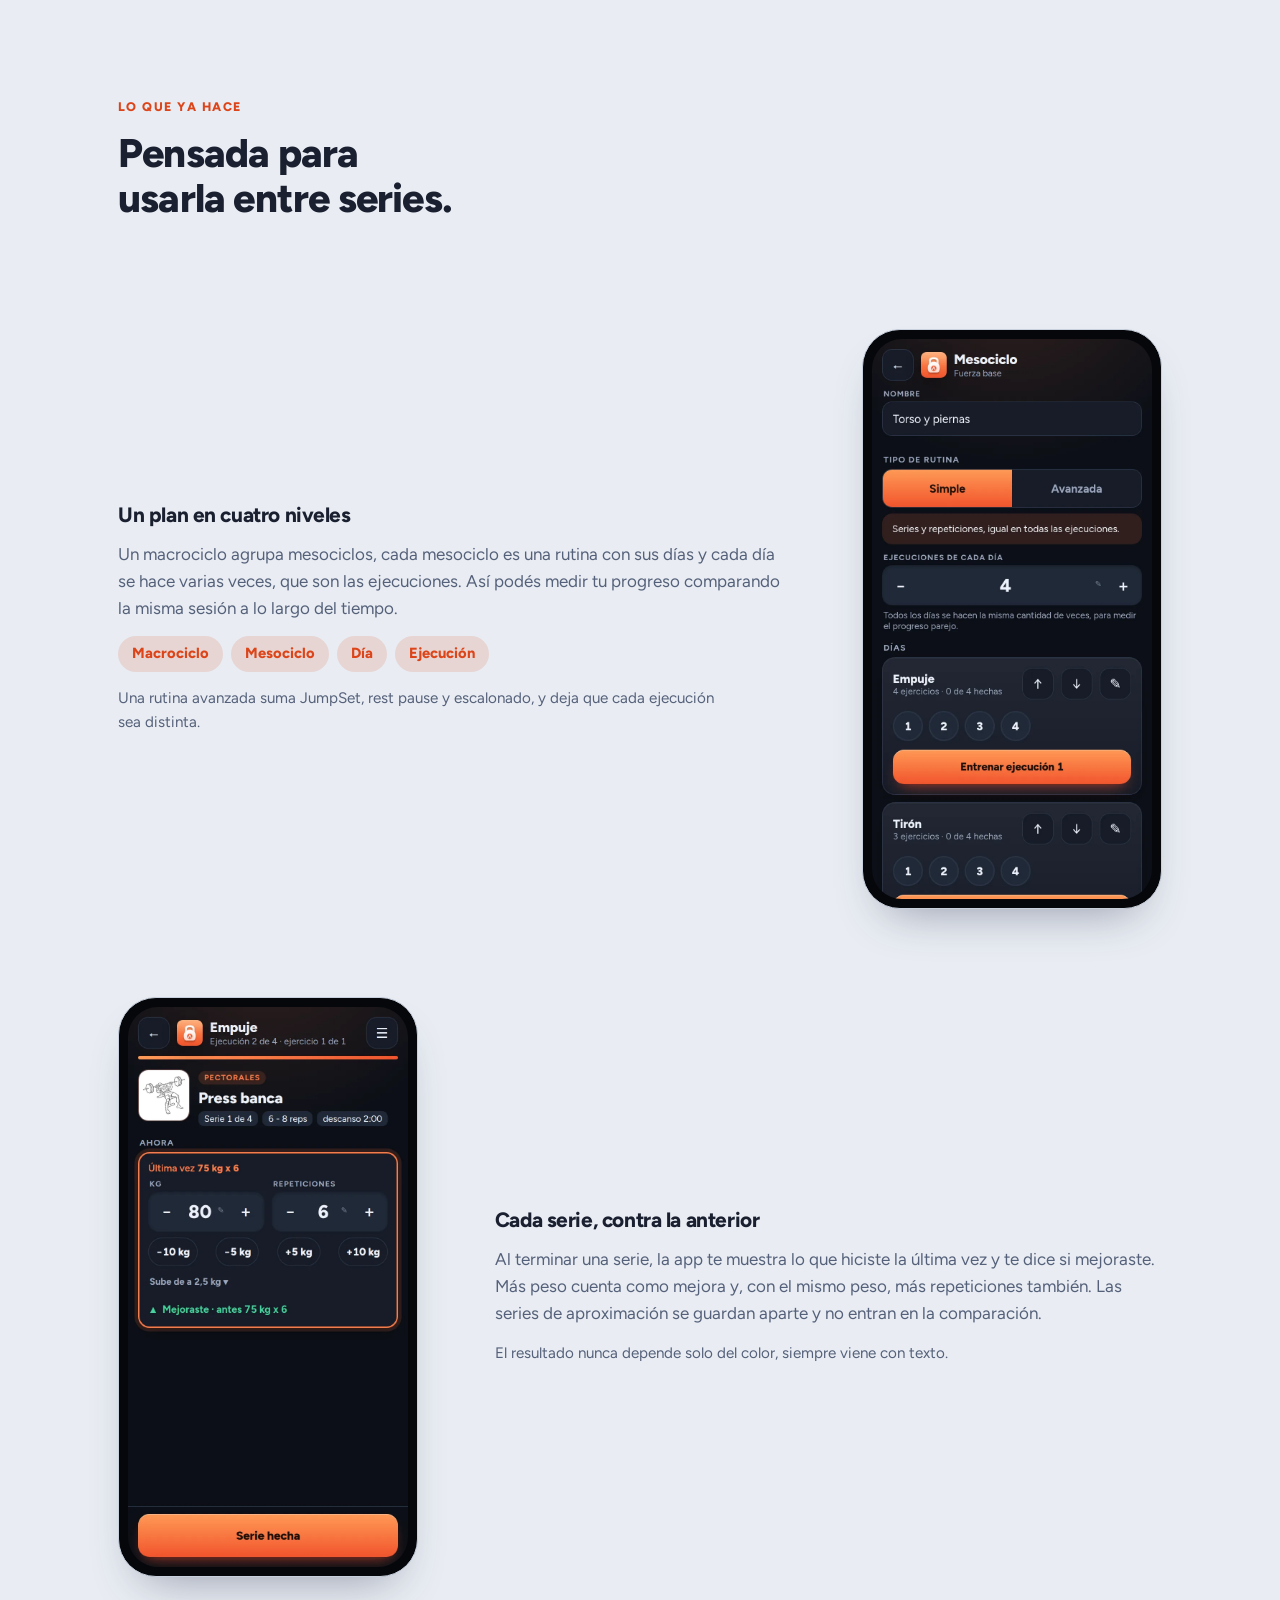
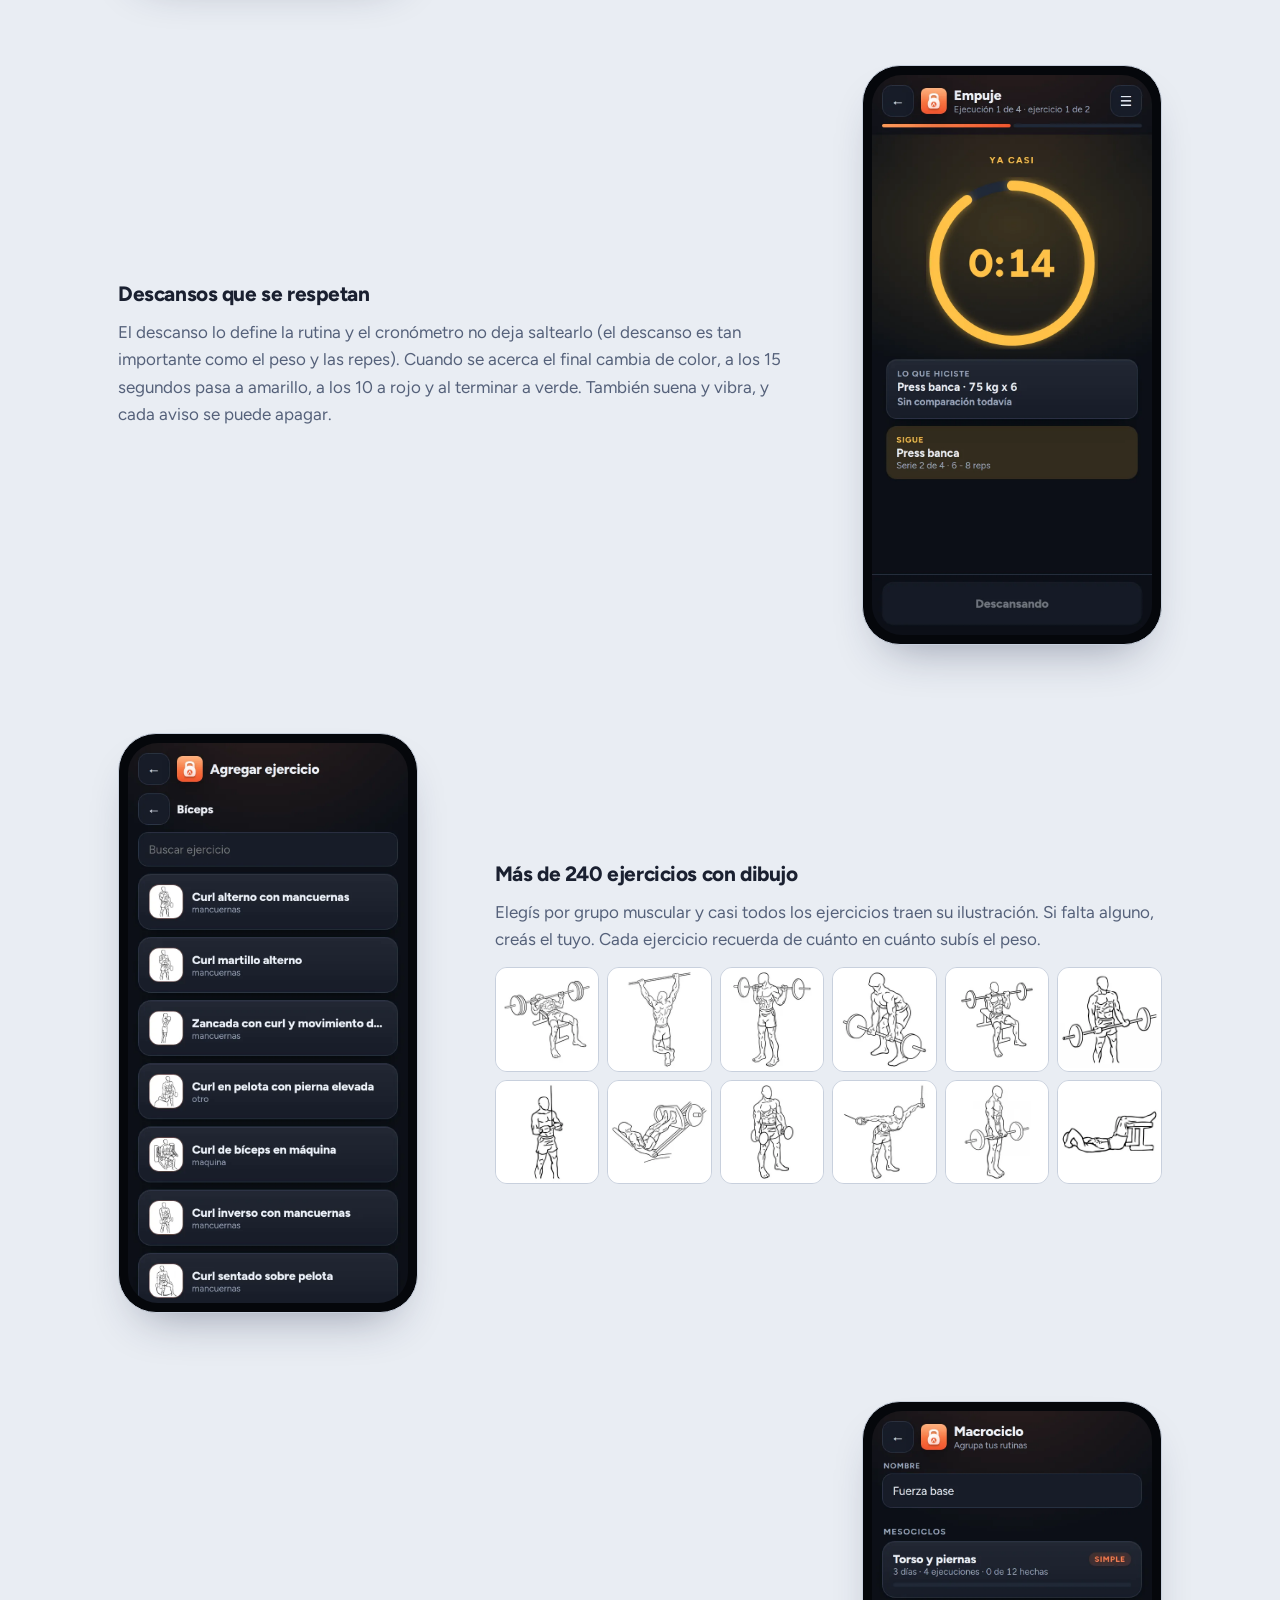
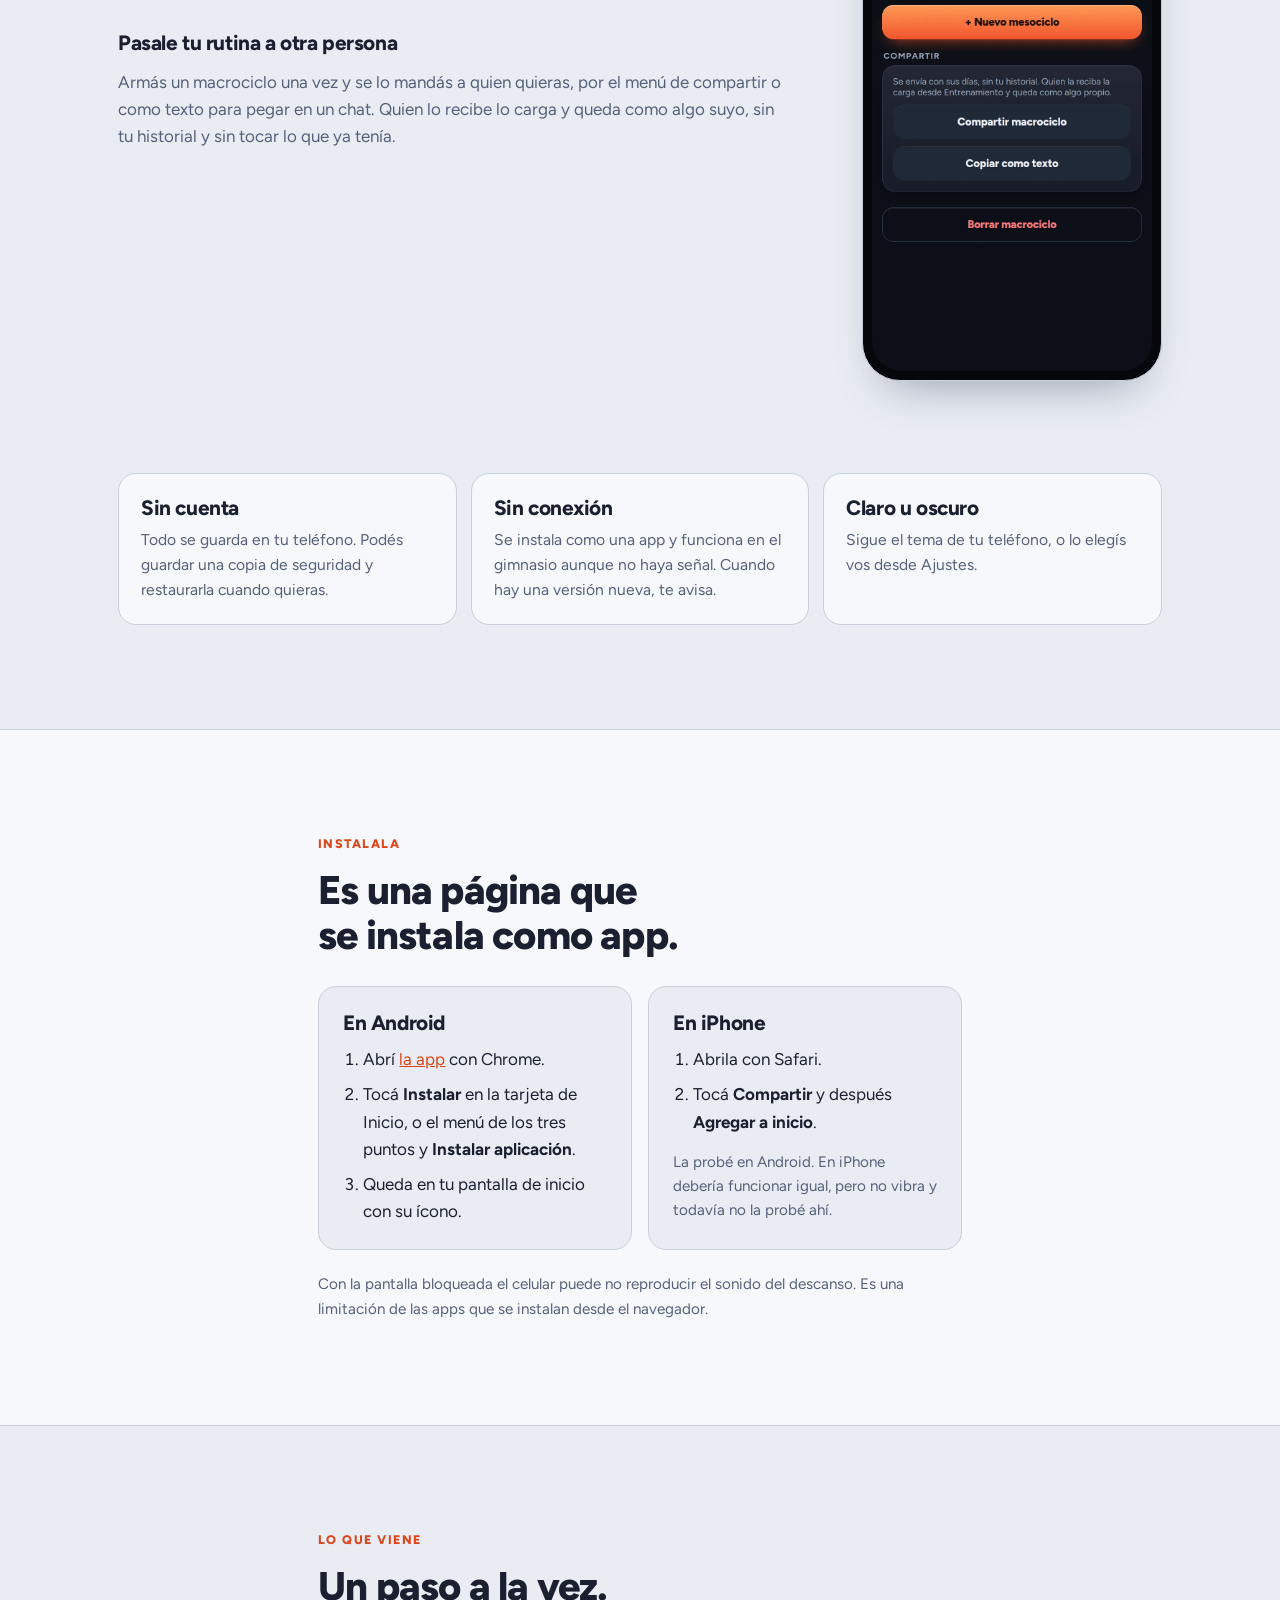
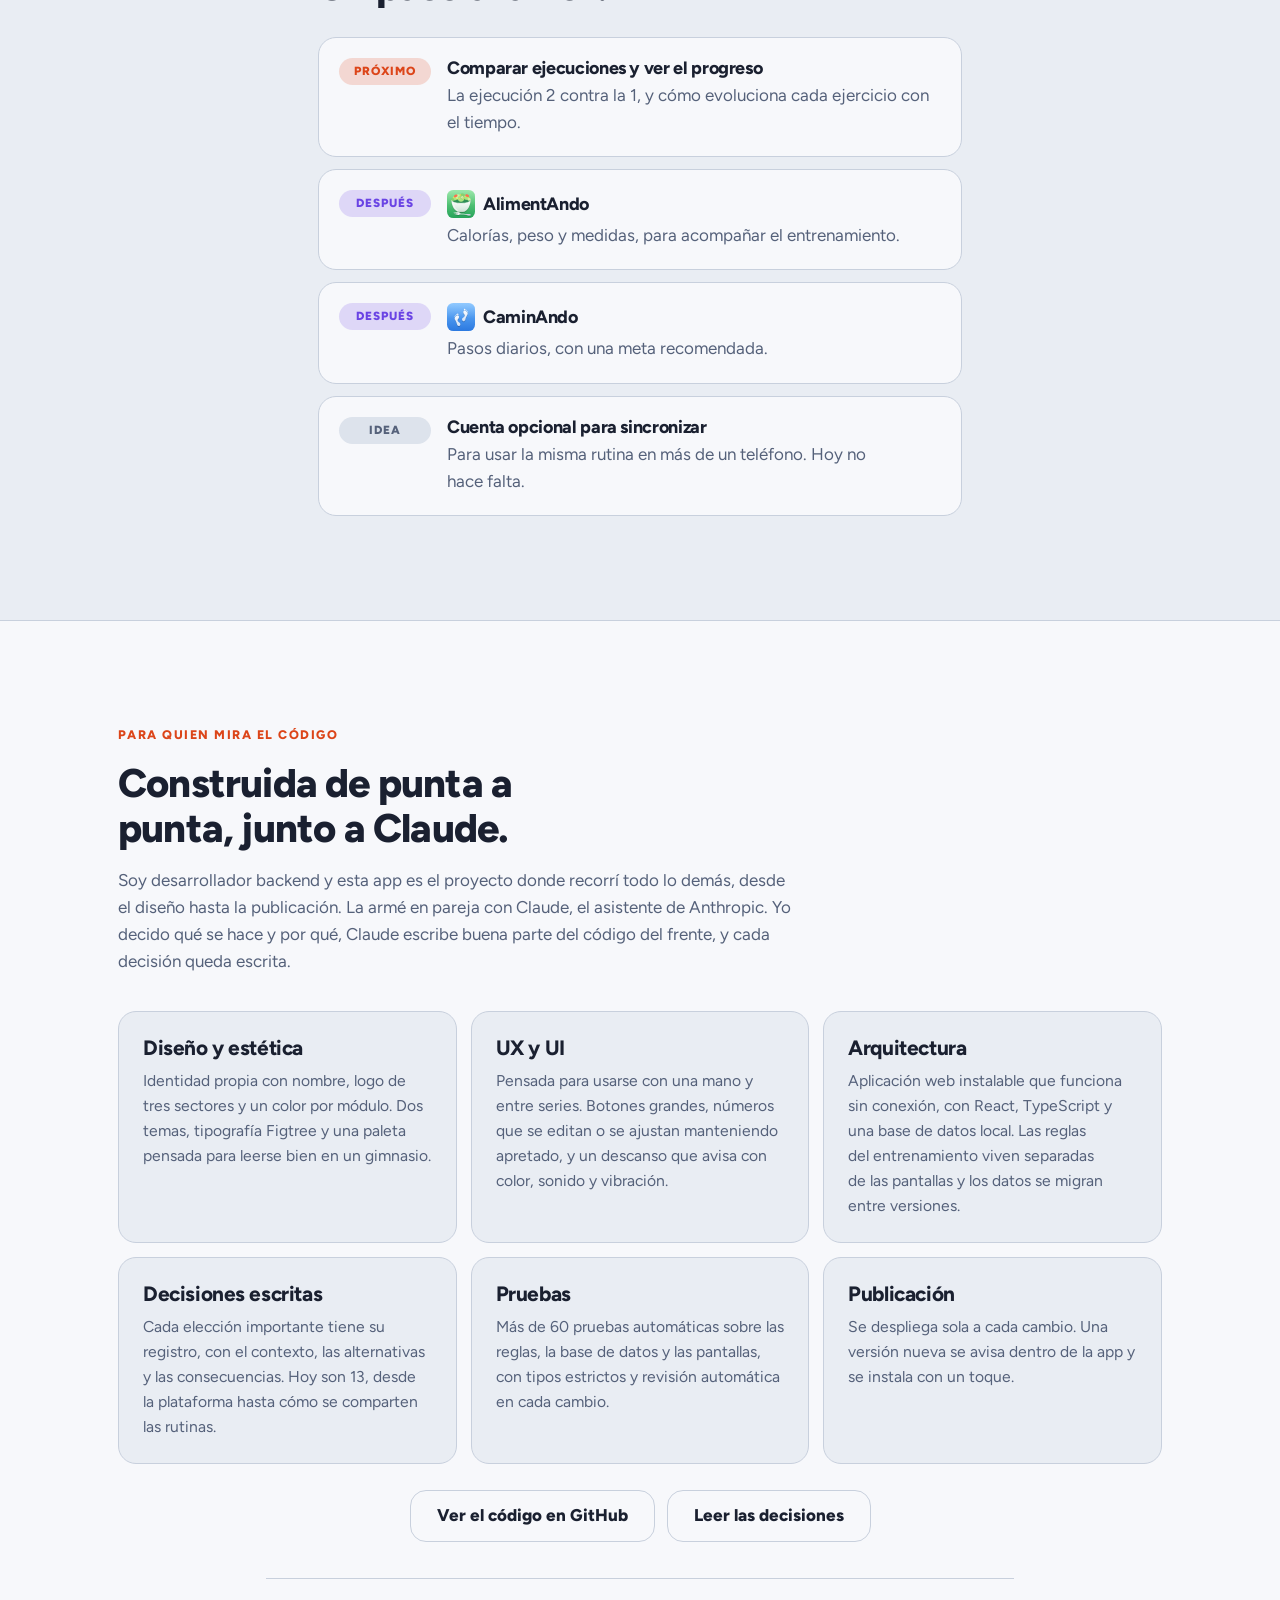
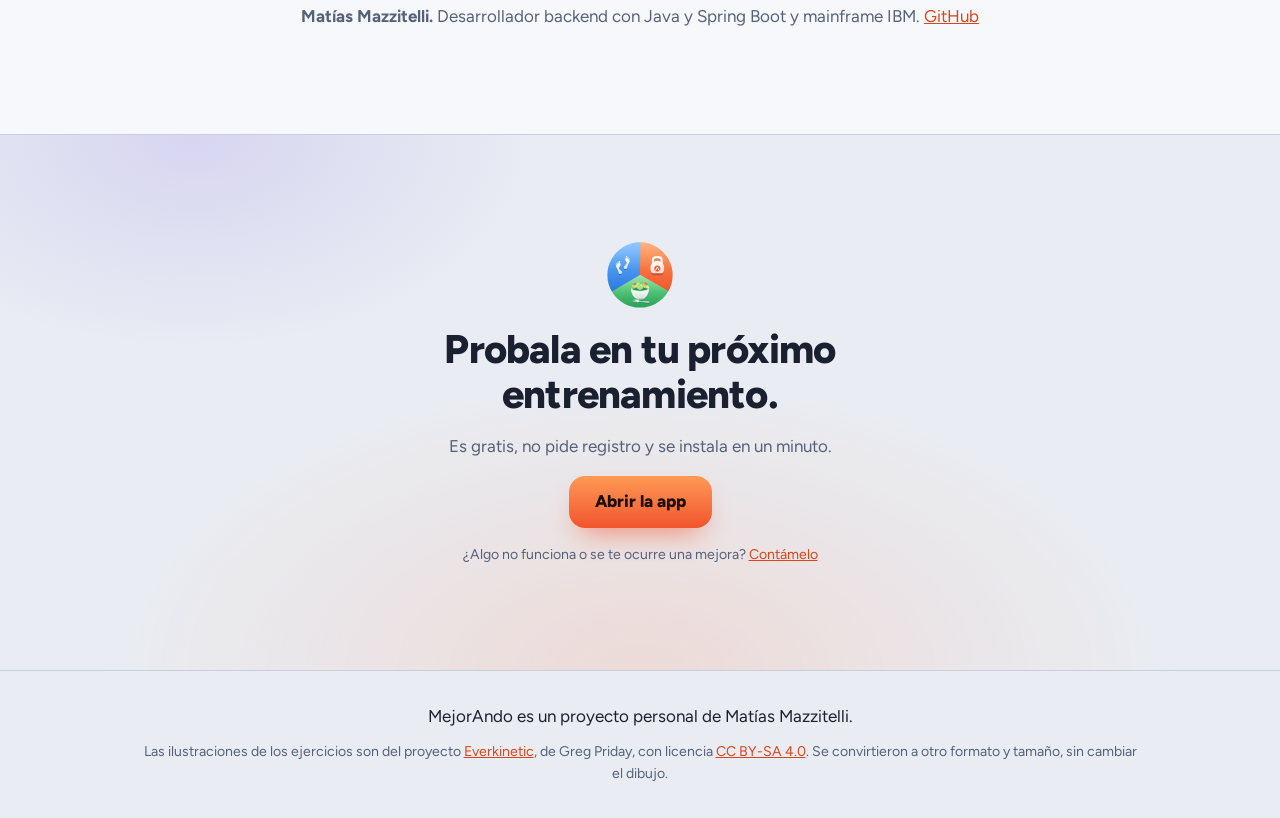
==== commit e7680b27: "feat: modo claro y oscuro y correcciones del texto" ====
--- a/index.html
+++ b/index.html
@@ -9,6 +9,13 @@
       content="MejorAndo es una app gratuita para planificar tus entrenamientos de fuerza, seguirlos serie por serie y ver si mejoraste. Se instala en el celular y funciona sin conexión."
     />
     <meta name="theme-color" content="#0c1017" />
+    <script>
+      // se aplica antes de pintar para que no parpadee
+      try {
+        var t = localStorage.getItem("mejorando.landing.tema")
+        if (t === "claro" || t === "oscuro") document.documentElement.dataset.theme = t === "claro" ? "light" : "dark"
+      } catch (e) {}
+    </script>
     <meta property="og:title" content="MejorAndo" />
     <meta
       property="og:description"
@@ -23,12 +30,23 @@
       <div class="wrap top-in">
         <a class="brand" href="#" aria-label="MejorAndo, inicio">
           <img src="img/logo.svg" alt="" width="36" height="36" />
-          <picture>
-            <source srcset="img/wordmark-claro.svg" media="(prefers-color-scheme: light)" />
-            <img src="img/wordmark-oscuro.svg" alt="MejorAndo" height="22" />
-          </picture>
+          <span class="wordmark">
+            <img class="wm-claro" src="img/wordmark-claro.svg" alt="MejorAndo" height="22" />
+            <img class="wm-oscuro" src="img/wordmark-oscuro.svg" alt="MejorAndo" height="22" />
+          </span>
         </a>
-        <a class="btn small" data-app href="#instalar">Abrir la app</a>
+        <div class="top-actions">
+          <button class="theme-btn" id="theme" type="button" aria-label="Cambiar el tema">
+            <svg class="i-sun" viewBox="0 0 24 24" width="20" height="20" aria-hidden="true">
+              <circle cx="12" cy="12" r="4.2" fill="none" stroke="currentColor" stroke-width="2" />
+              <path d="M12 2.5v3M12 18.5v3M2.5 12h3M18.5 12h3M5.3 5.3l2.1 2.1M16.6 16.6l2.1 2.1M18.7 5.3l-2.1 2.1M7.4 16.6l-2.1 2.1" fill="none" stroke="currentColor" stroke-width="2" stroke-linecap="round" />
+            </svg>
+            <svg class="i-moon" viewBox="0 0 24 24" width="20" height="20" aria-hidden="true">
+              <path d="M20.5 14.2A8.5 8.5 0 0 1 9.8 3.5a8.5 8.5 0 1 0 10.7 10.7z" fill="none" stroke="currentColor" stroke-width="2" stroke-linejoin="round" />
+            </svg>
+          </button>
+          <a class="btn small" data-app href="#instalar">Abrir la app</a>
+        </div>
       </div>
     </header>
 
@@ -67,17 +85,17 @@
           <p class="eyebrow">Por qué existe</p>
           <h2>De una hoja de papel a una app.</h2>
           <p>
-            Bajé 20 kg en unos meses. Durante ese tiempo lo fui llevando todo en papel, y esa forma
+            La app nace de mi experiencia personal. Bajé 20 kg en unos meses, estudiando mucho sobre entrenamiento y salud por mi cuenta, adquiriendo buenas prácticas para lograr mis objetivos. Durante ese tiempo lo fui llevando todo “a mano”, el progreso en el gimnasio con papel y bolígrafo, y la organización de la dieta y su progreso en hojas de cálculo. Esa forma
             de anotar fue lo que más me ayudó a mejorar mi manera de trabajar.
           </p>
           <p>
-            Quise construir una app que recogiera aquello que hice en papel, para que otras personas
+            Es por ello que quise construir una app que recogiera aquello que hice en papel y en hojas de cálculo, para que otras personas
             también puedan conseguir sus objetivos.
           </p>
           <p class="sign">Matías</p>
           <p class="note">
             Por eso es una app chica y hace pocas cosas. Las que hace tienen que servir mientras
-            entrenás, con la mano mojada de sudor y entre una serie y otra.
+            entrenás, entre una serie y otra, siendo una ayuda y no una molestia.
           </p>
         </div>
       </section>
@@ -143,7 +161,7 @@
             <div class="feature-text">
               <h3>Descansos que se respetan</h3>
               <p>
-                El descanso lo define la rutina y el cronómetro no deja saltearlo. Cuando se acerca
+                El descanso lo define la rutina y el cronómetro no deja saltearlo (el descanso es tan importante como el peso y las repes). Cuando se acerca
                 el final cambia de color, a los 15 segundos pasa a amarillo, a los 10 a rojo y al
                 terminar a verde. También suena y vibra, y cada aviso se puede apagar.
               </p>
@@ -163,7 +181,7 @@
             <div class="feature-text">
               <h3>Más de 240 ejercicios con dibujo</h3>
               <p>
-                Elegís por grupo muscular y cada ejercicio trae su ilustración. Si falta alguno,
+                Elegís por grupo muscular y casi todos los ejercicios traen su ilustración. Si falta alguno,
                 creás el tuyo. Cada ejercicio recuerda de cuánto en cuánto subís el peso.
               </p>
               <ul class="thumbs" aria-label="Algunos ejercicios del catálogo">
--- a/style.css
+++ b/style.css
@@ -37,10 +37,14 @@
   --shadow: 0 24px 48px -24px rgba(30, 40, 70, 0.45);
   --glow-a: rgba(255, 122, 69, 0.16);
   --glow-b: rgba(106, 68, 228, 0.14);
+  --wm-claro: block;
+  --wm-oscuro: none;
+  --i-sun: none;
+  --i-moon: block;
   color-scheme: light;
 }
 @media (prefers-color-scheme: dark) {
-  :root {
+  :root:not([data-theme='light']) {
     --bg: #0c1017;
     --surface: #161c28;
     --surface2: #1f2837;
@@ -53,8 +57,31 @@
     --shadow: 0 28px 56px -24px rgba(0, 0, 0, 0.8);
     --glow-a: rgba(255, 122, 69, 0.2);
     --glow-b: rgba(155, 107, 255, 0.18);
+    --wm-claro: none;
+    --wm-oscuro: block;
+    --i-sun: block;
+    --i-moon: none;
     color-scheme: dark;
   }
+}
+:root[data-theme='dark'] {
+  --bg: #0c1017;
+  --surface: #161c28;
+  --surface2: #1f2837;
+  --border: #2a3446;
+  --text: #eef1f8;
+  --muted: #9aa6bd;
+  --accent: #ff7a45;
+  --suite: #9b6bff;
+  --up: #43d69a;
+  --shadow: 0 28px 56px -24px rgba(0, 0, 0, 0.8);
+  --glow-a: rgba(255, 122, 69, 0.2);
+  --glow-b: rgba(155, 107, 255, 0.18);
+  --wm-claro: none;
+  --wm-oscuro: block;
+  --i-sun: block;
+  --i-moon: none;
+  color-scheme: dark;
 }
 
 * {
@@ -180,7 +207,7 @@
 .brand > img {
   height: 36px;
 }
-.brand picture img {
+.wordmark img {
   height: 22px;
 }
 
@@ -577,3 +604,37 @@
 .feedback[hidden] {
   display: none;
 }
+
+/* nombre según el tema y botón del tema */
+.wordmark .wm-claro {
+  display: var(--wm-claro);
+}
+.wordmark .wm-oscuro {
+  display: var(--wm-oscuro);
+}
+.top-actions {
+  display: flex;
+  align-items: center;
+  gap: 10px;
+}
+.theme-btn {
+  display: grid;
+  place-items: center;
+  width: 42px;
+  height: 42px;
+  padding: 0;
+  border-radius: 14px;
+  border: 1px solid var(--border);
+  background: var(--surface);
+  color: var(--text);
+  cursor: pointer;
+}
+.theme-btn:hover {
+  border-color: var(--accent);
+}
+.i-sun {
+  display: var(--i-sun);
+}
+.i-moon {
+  display: var(--i-moon);
+}
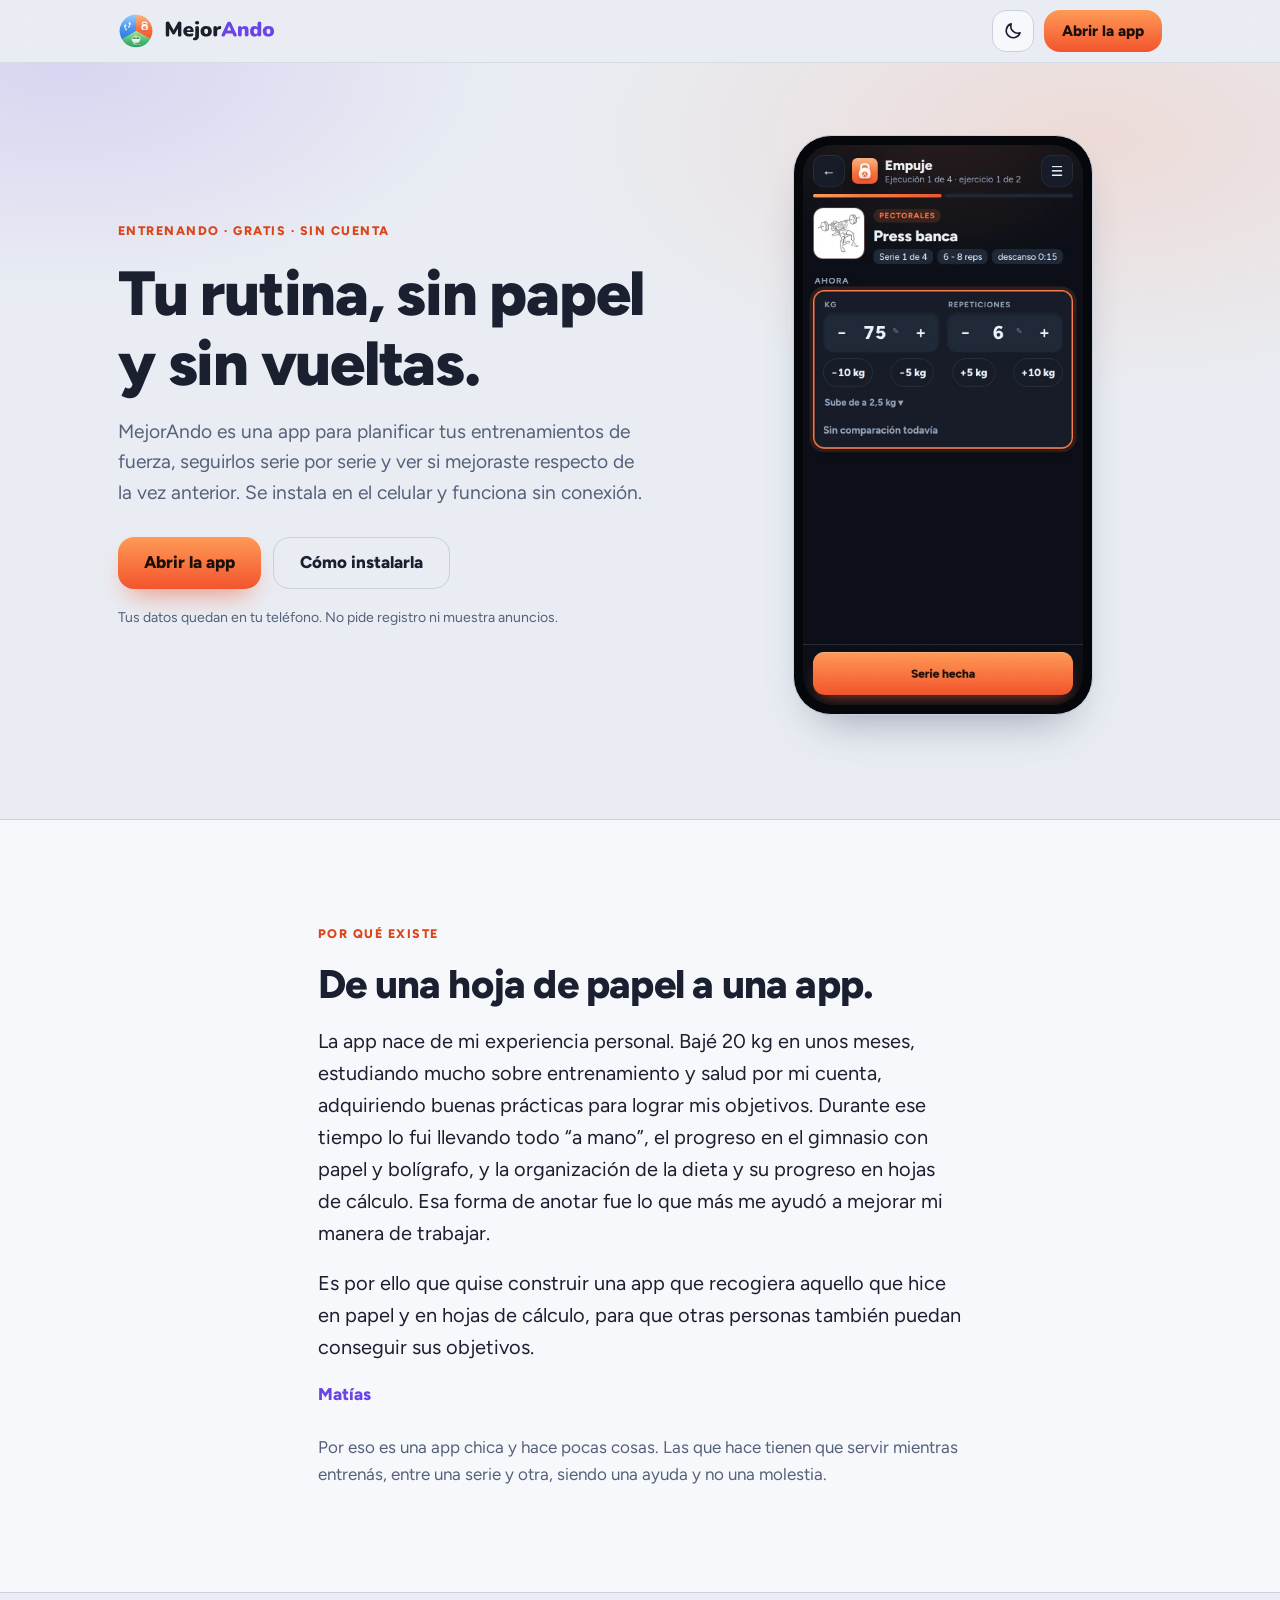
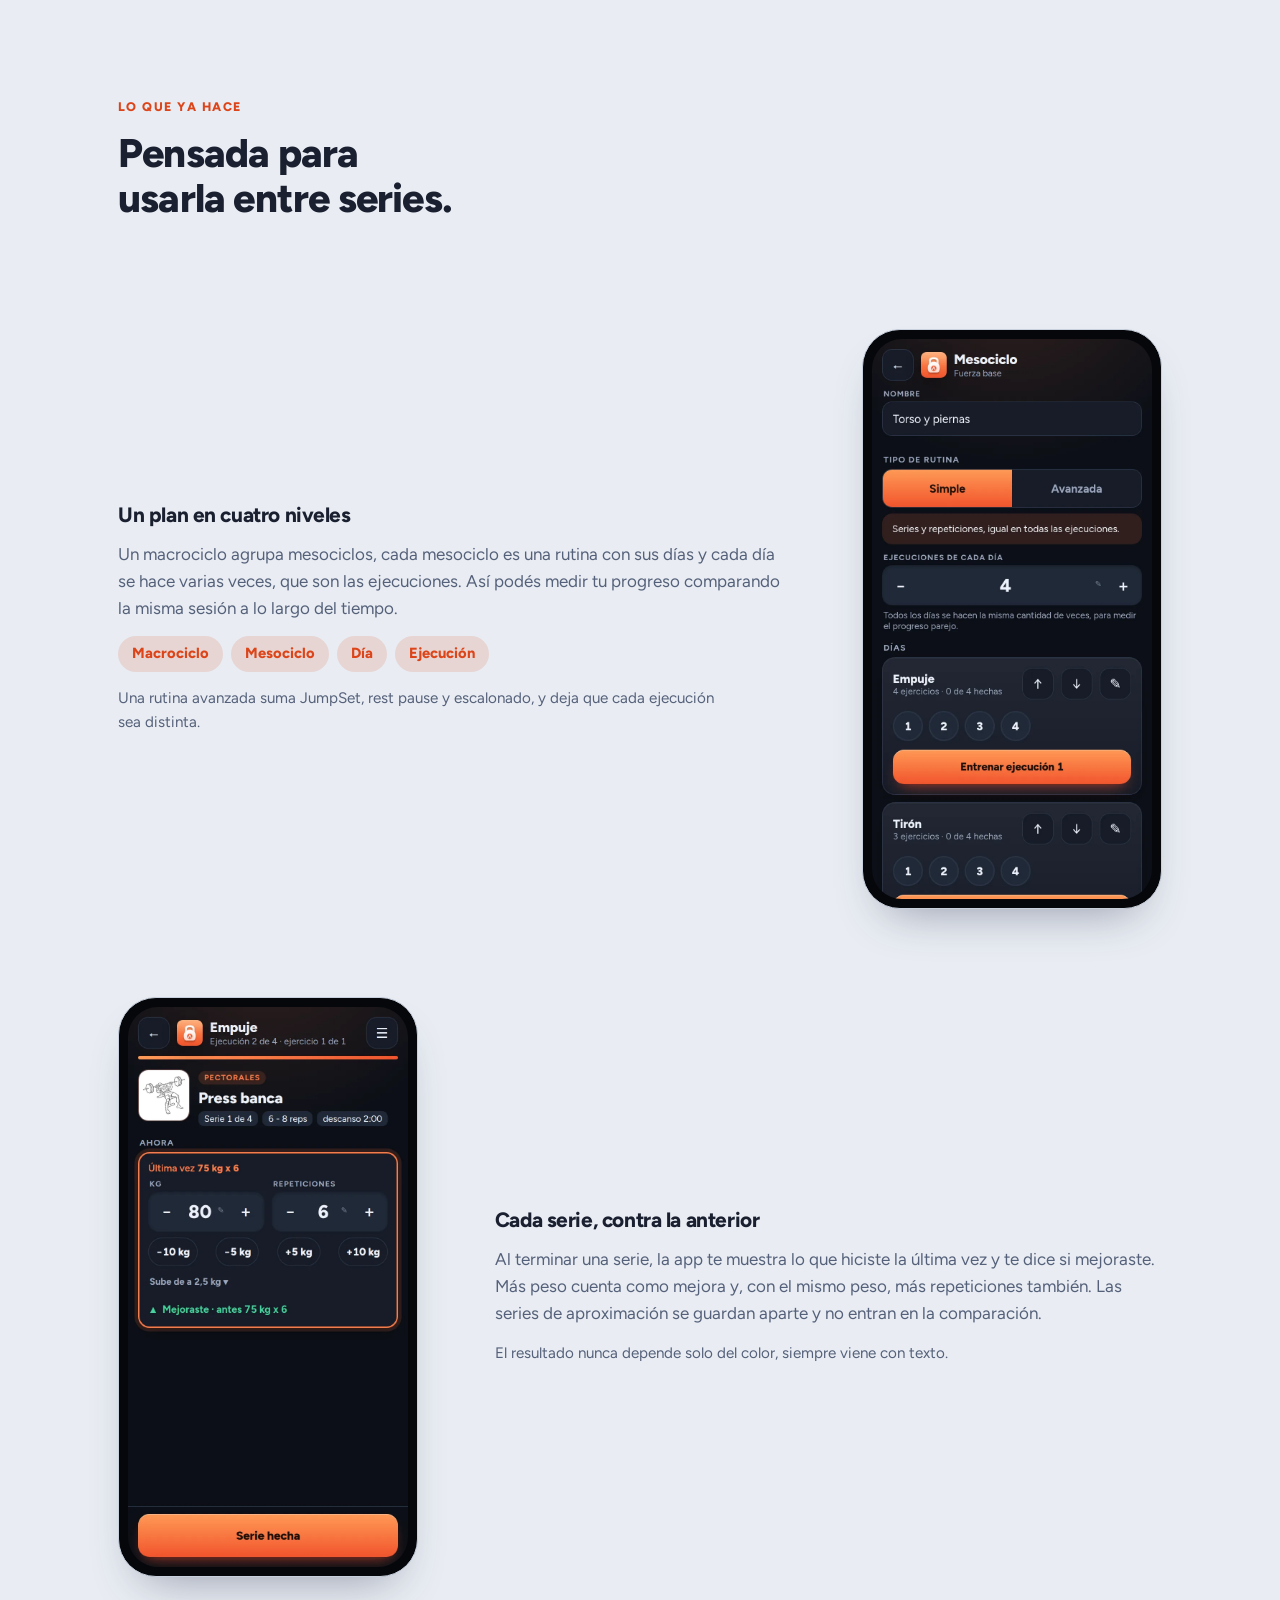
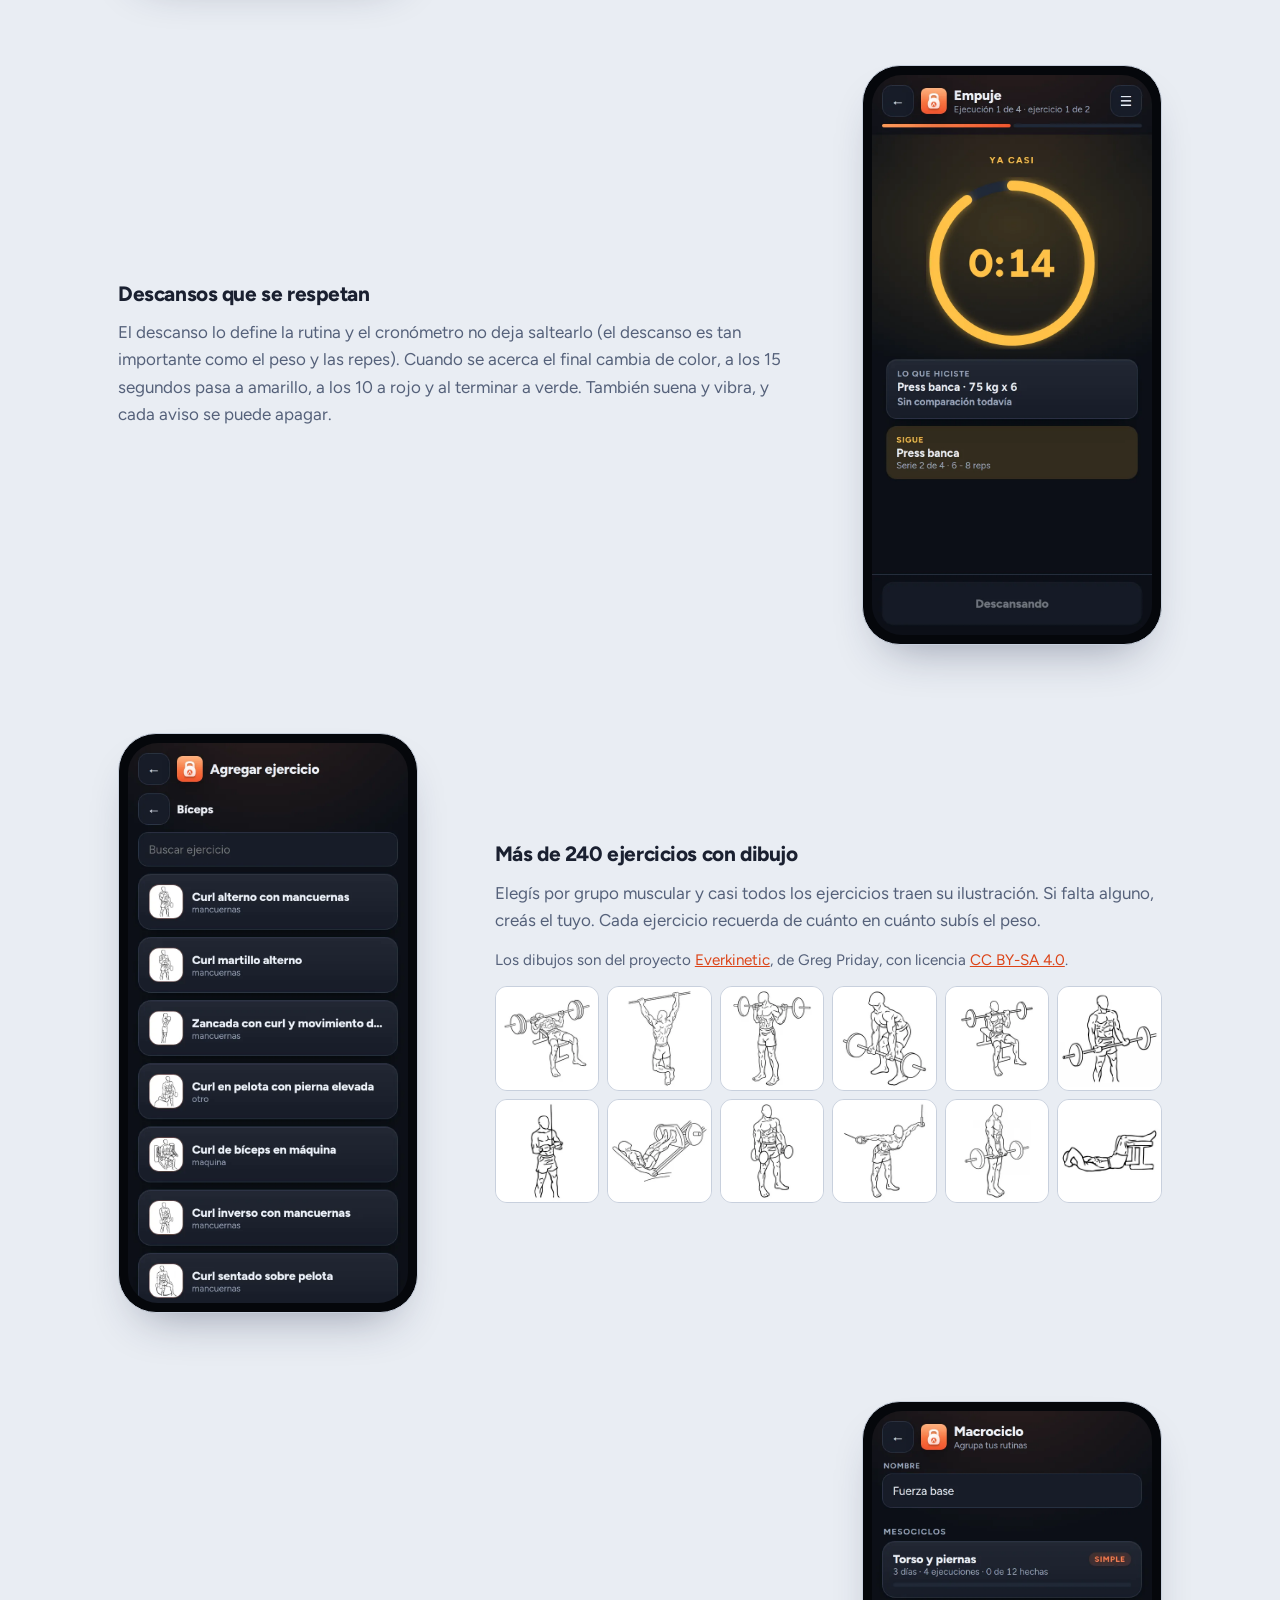
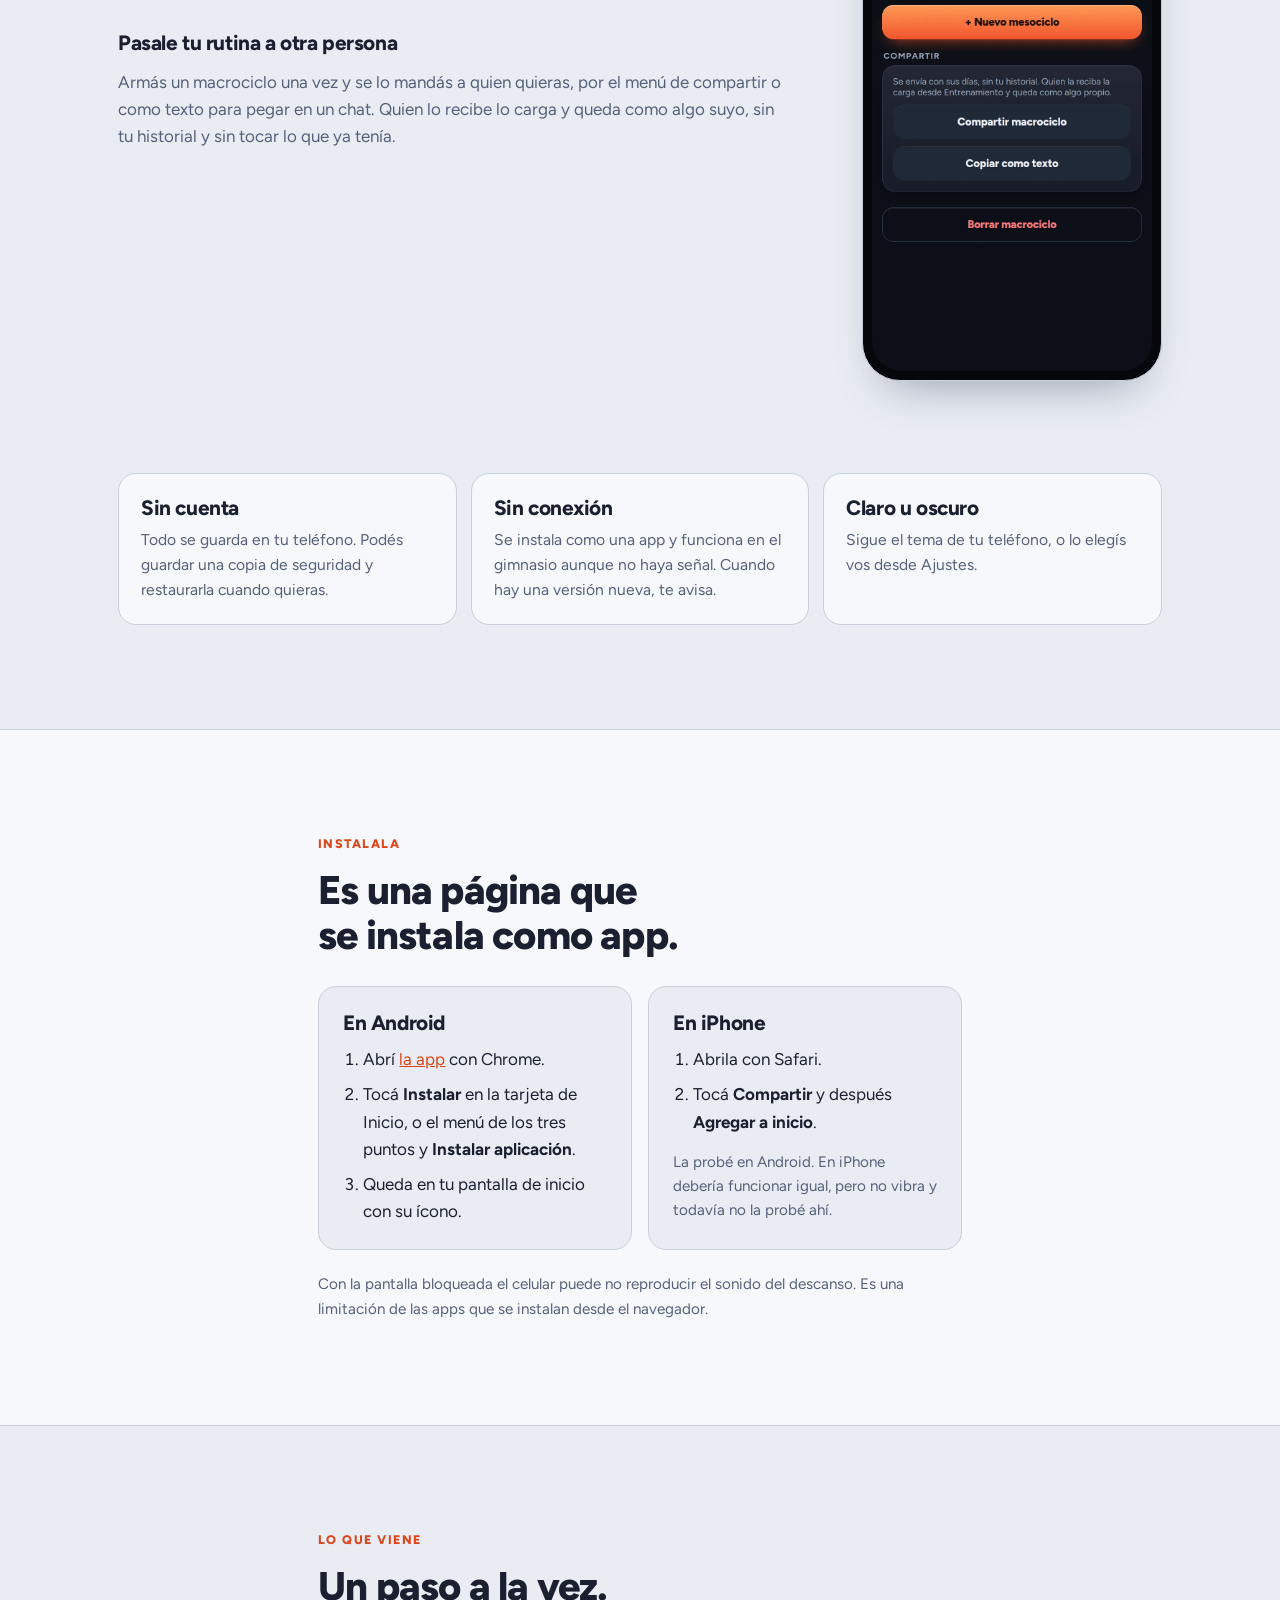
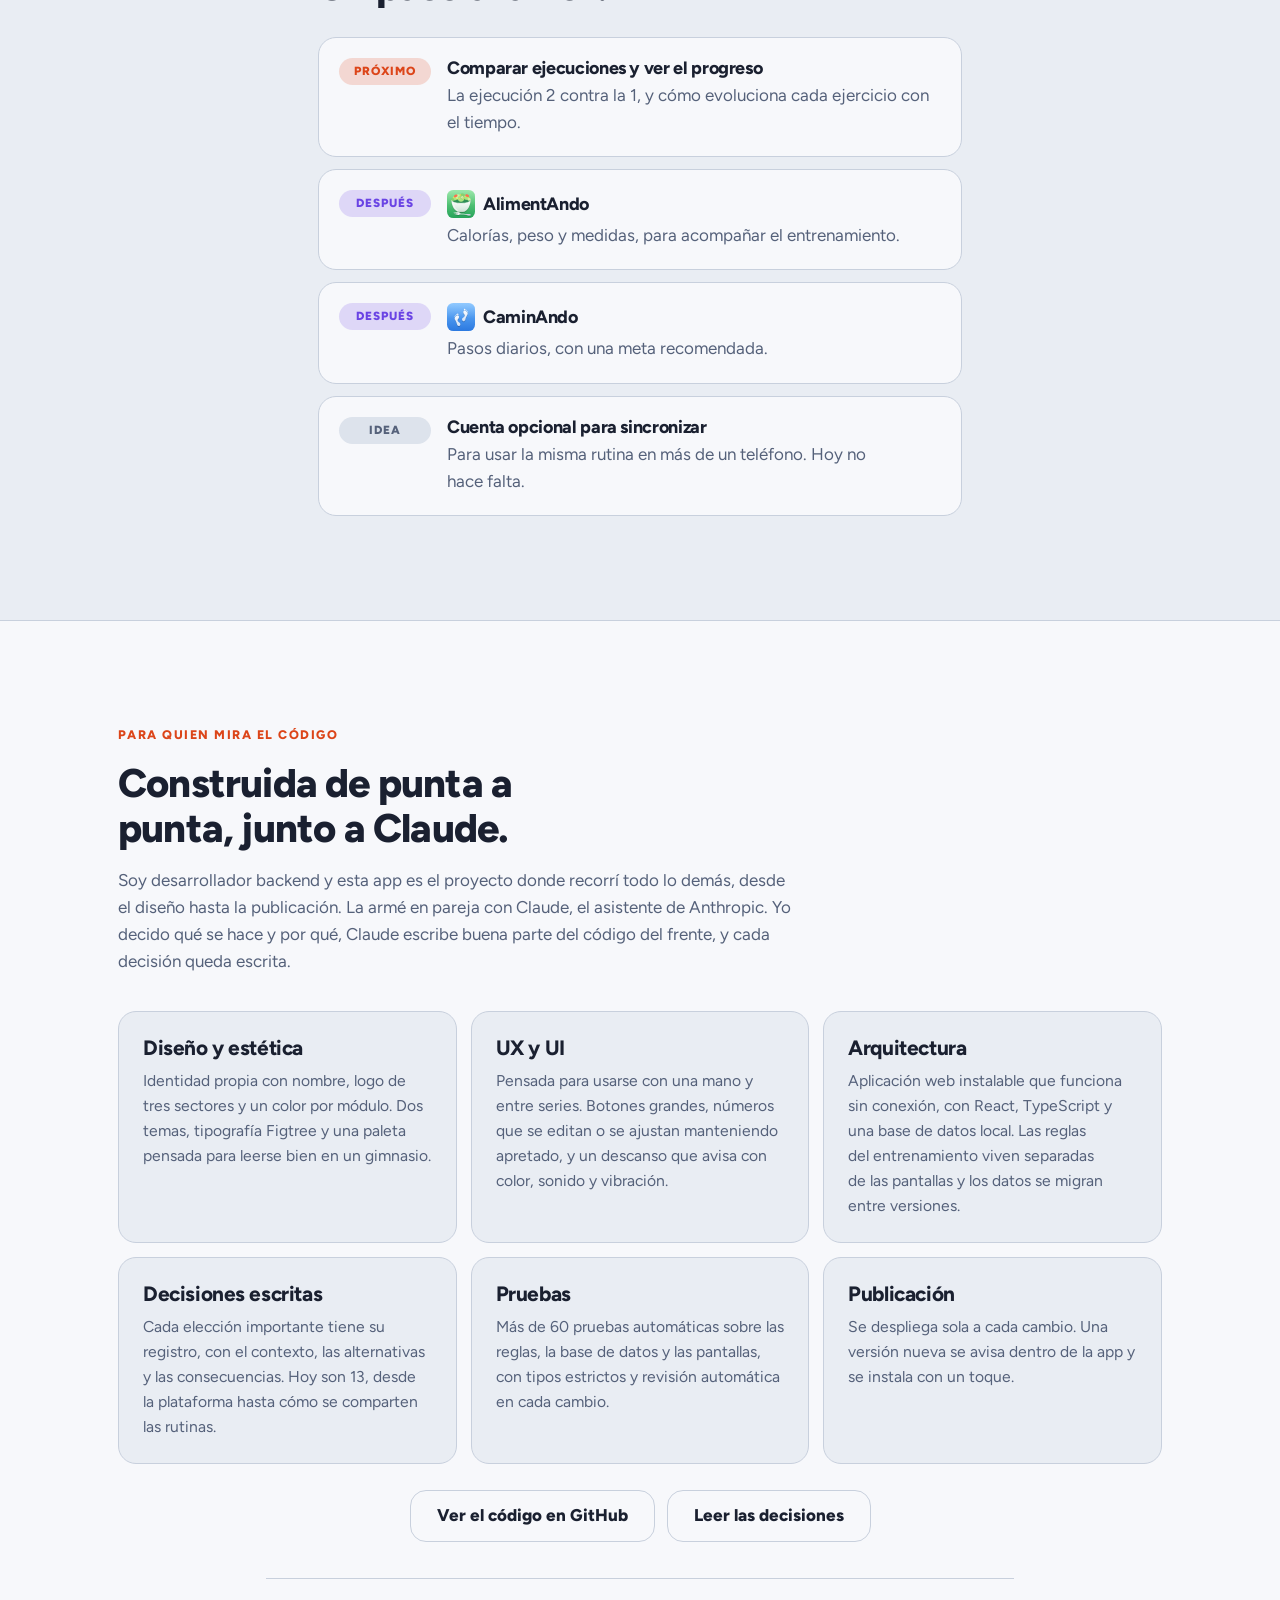
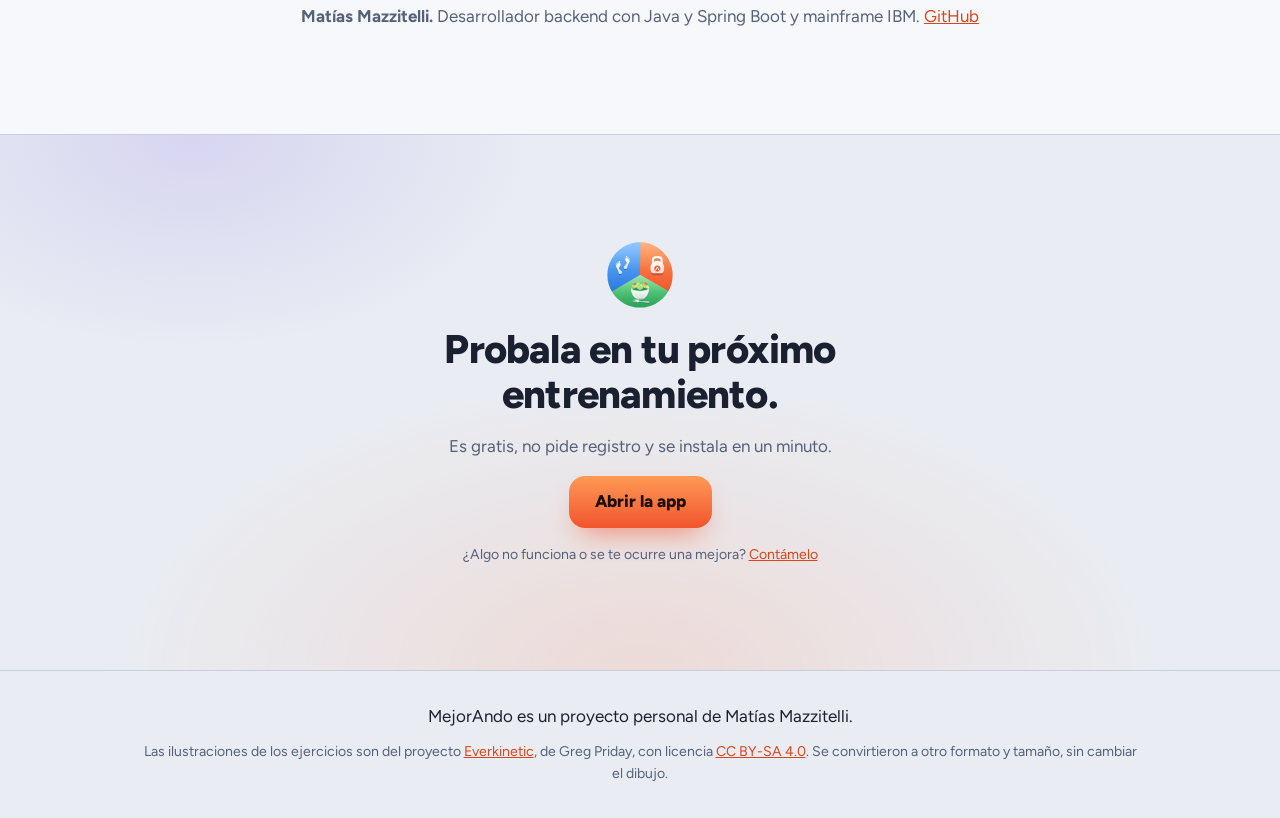
==== commit aa151ee7: "feat: modo claro y oscuro, texto y fuente de los dibujos" ====
--- a/index.html
+++ b/index.html
@@ -184,6 +184,12 @@
                 Elegís por grupo muscular y casi todos los ejercicios traen su ilustración. Si falta alguno,
                 creás el tuyo. Cada ejercicio recuerda de cuánto en cuánto subís el peso.
               </p>
+              <p class="aside">
+                Los dibujos son del proyecto
+                <a href="https://github.com/everkinetic/data" rel="noopener">Everkinetic</a>, de Greg
+                Priday, con licencia
+                <a href="https://creativecommons.org/licenses/by-sa/4.0/" rel="noopener">CC BY-SA 4.0</a>.
+              </p>
               <ul class="thumbs" aria-label="Algunos ejercicios del catálogo">
                 <li><img src="img/ej/press-banca.webp" alt="Press banca" loading="lazy" /></li>
                 <li><img src="img/ej/dominadas.webp" alt="Dominadas" loading="lazy" /></li>
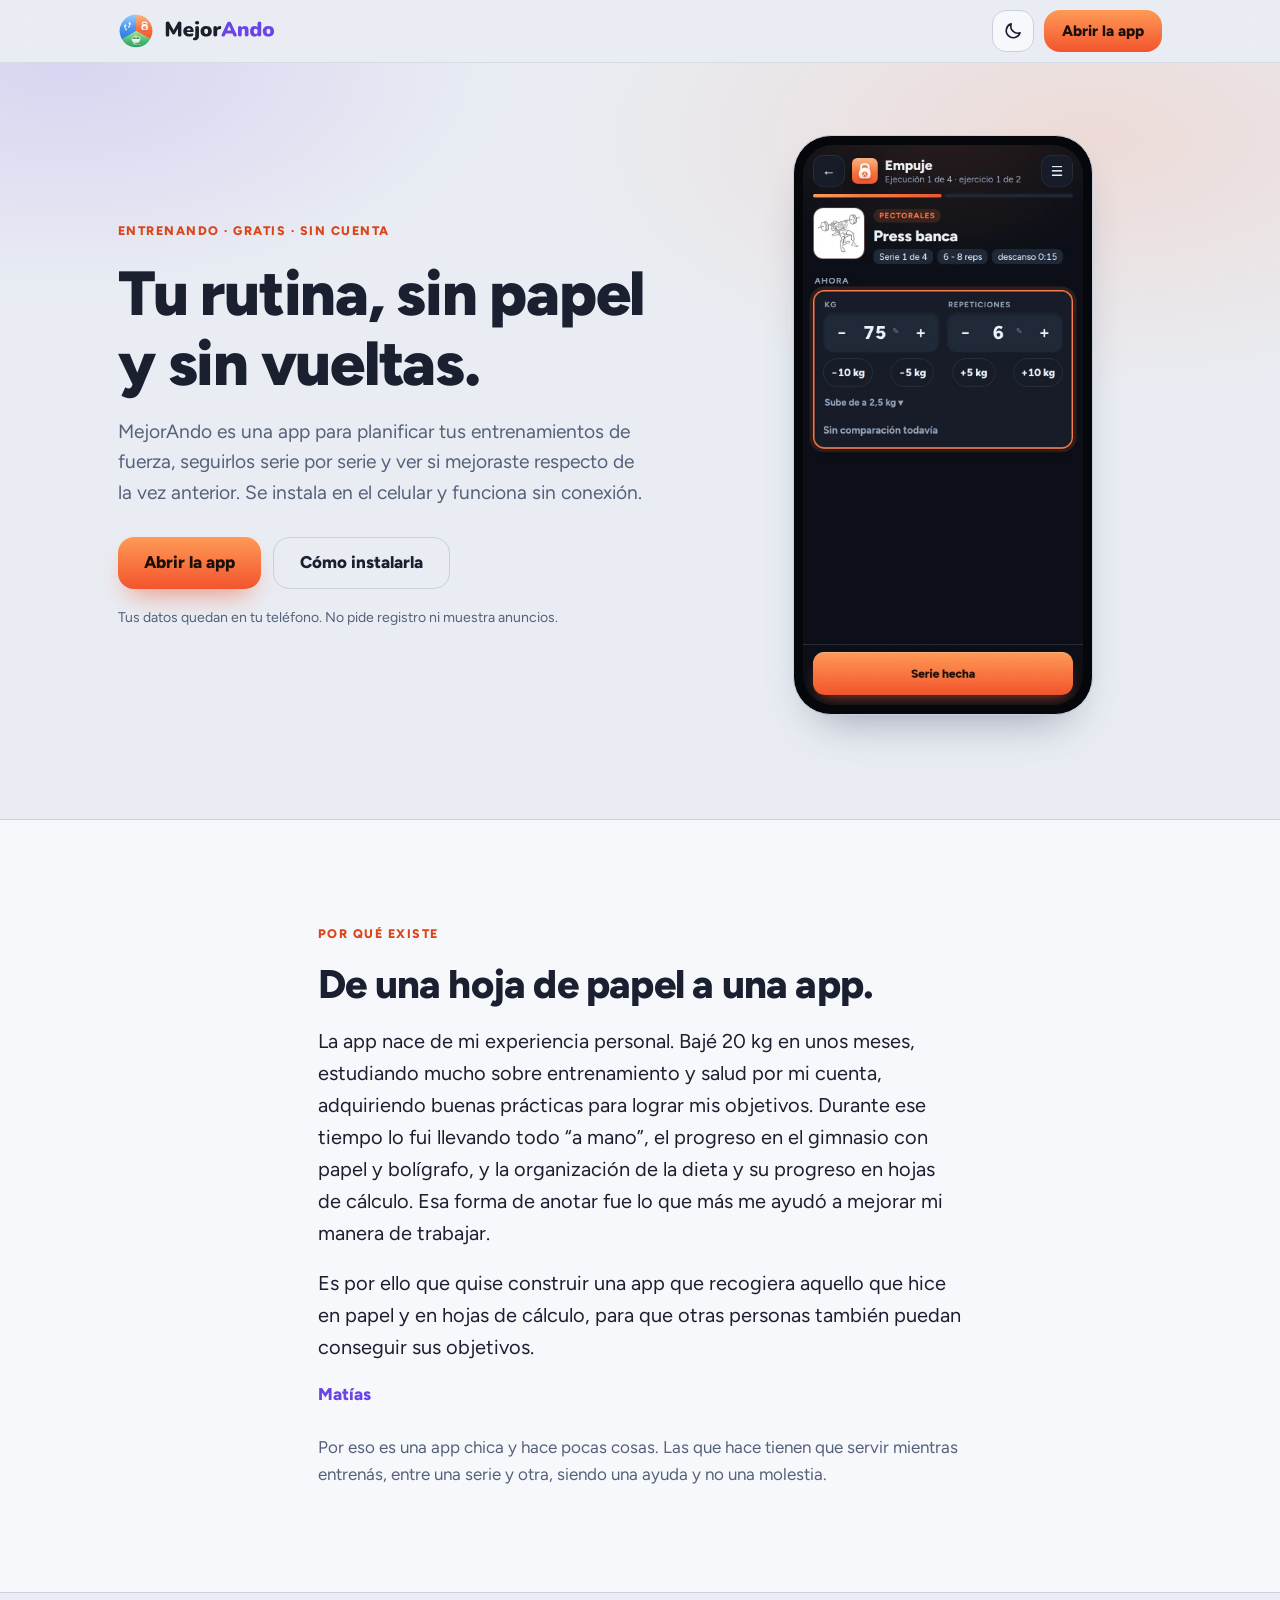
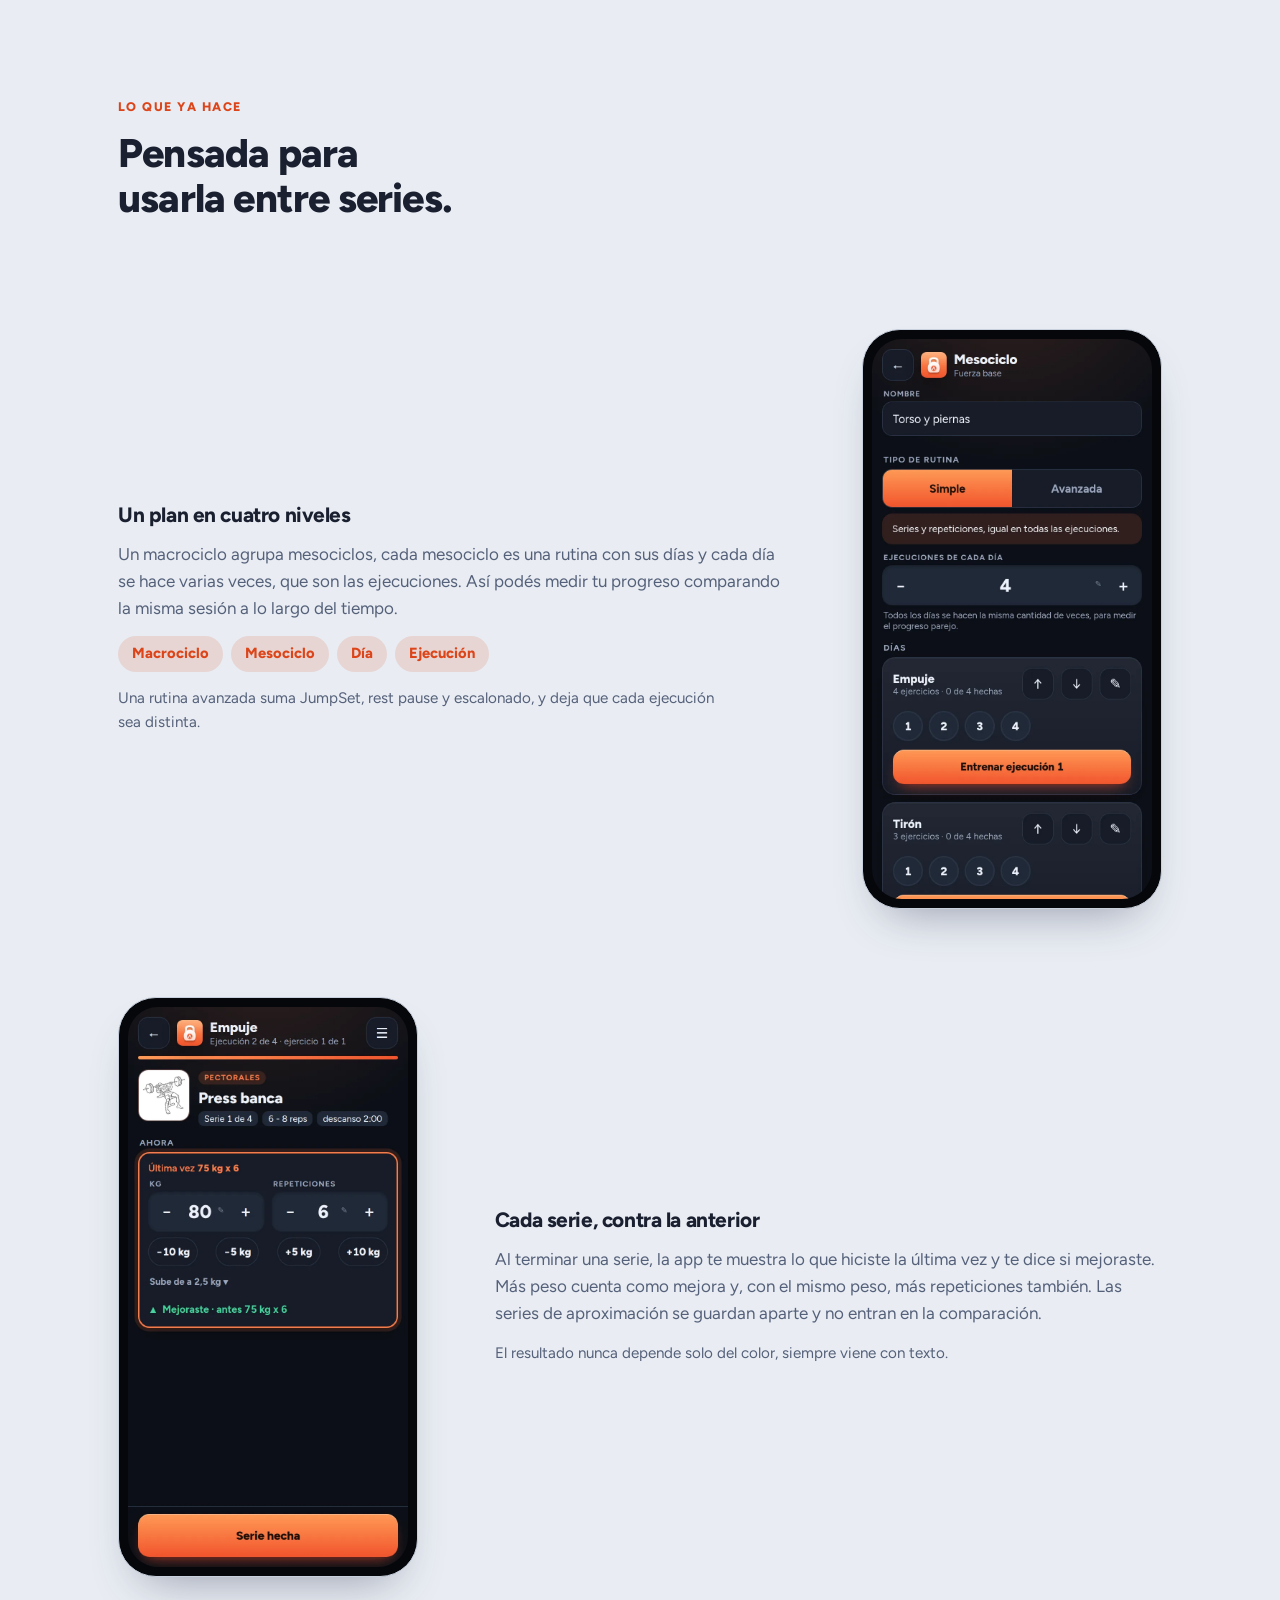
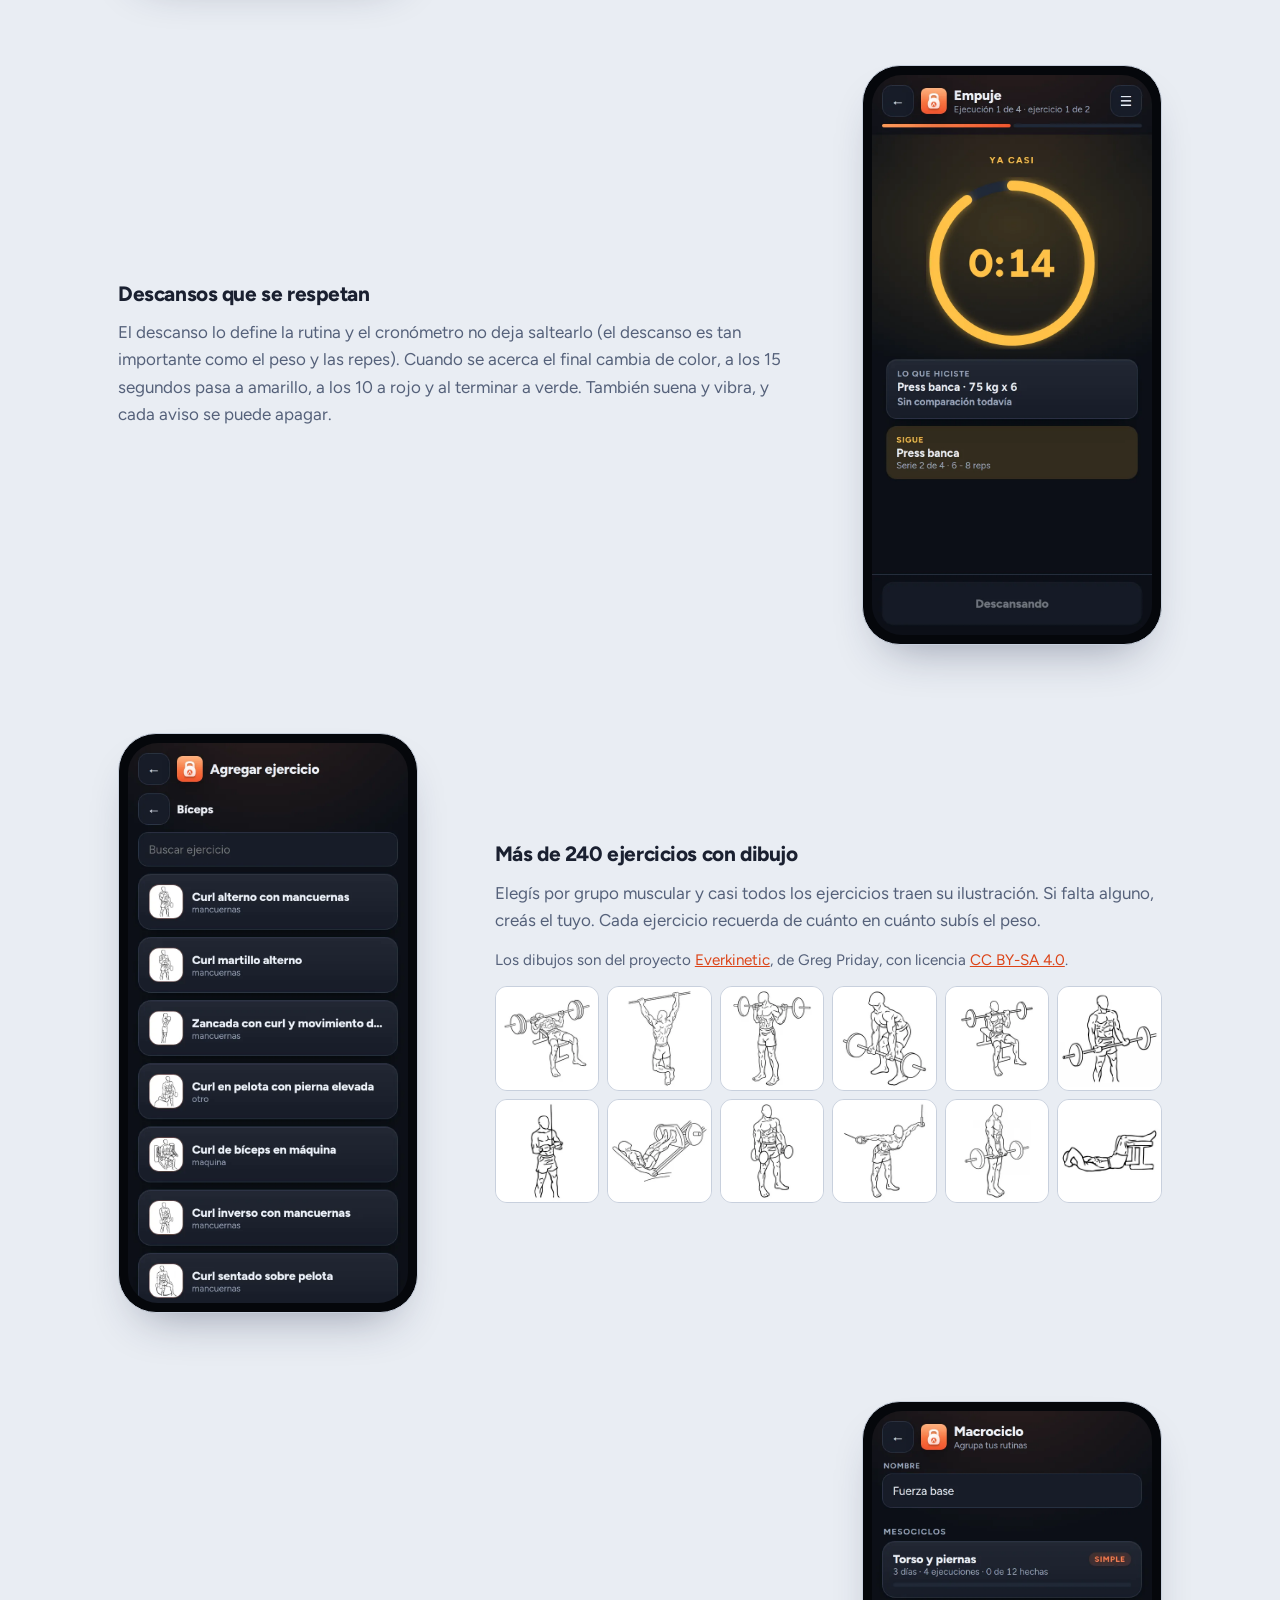
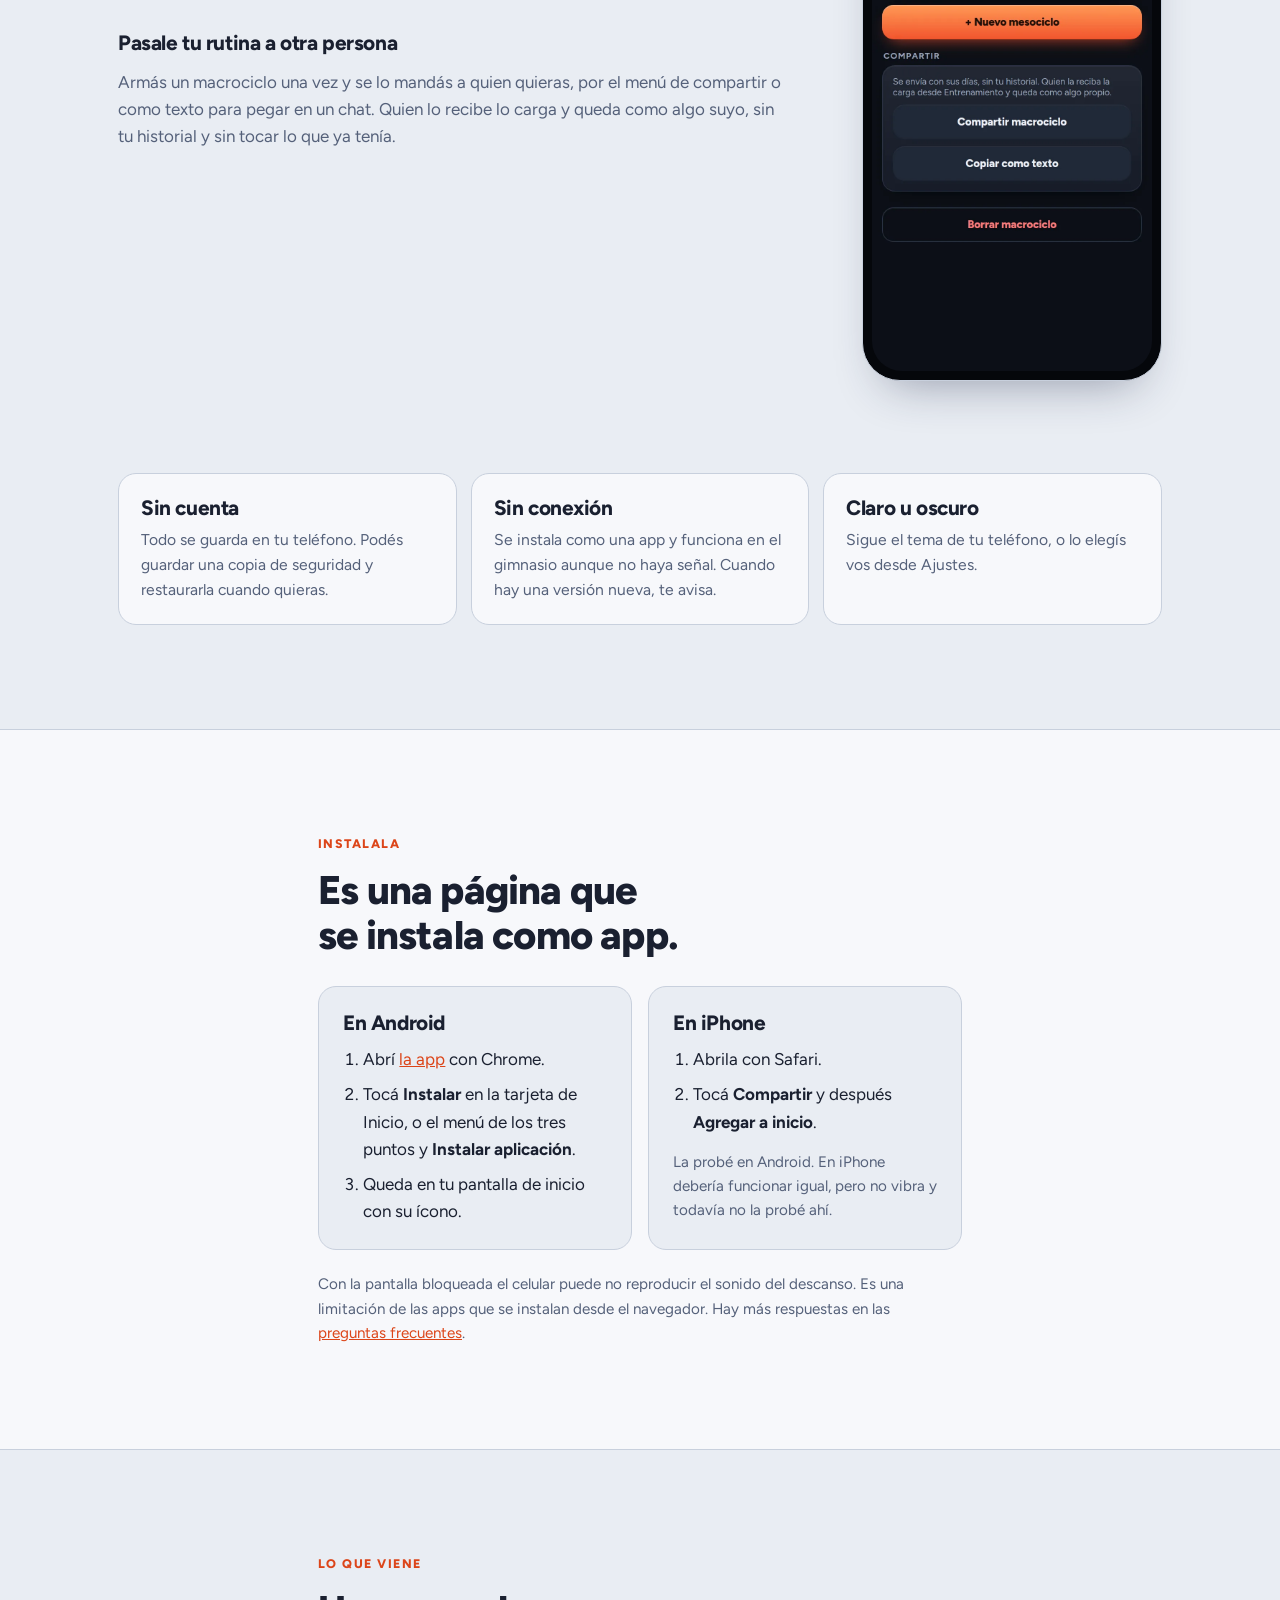
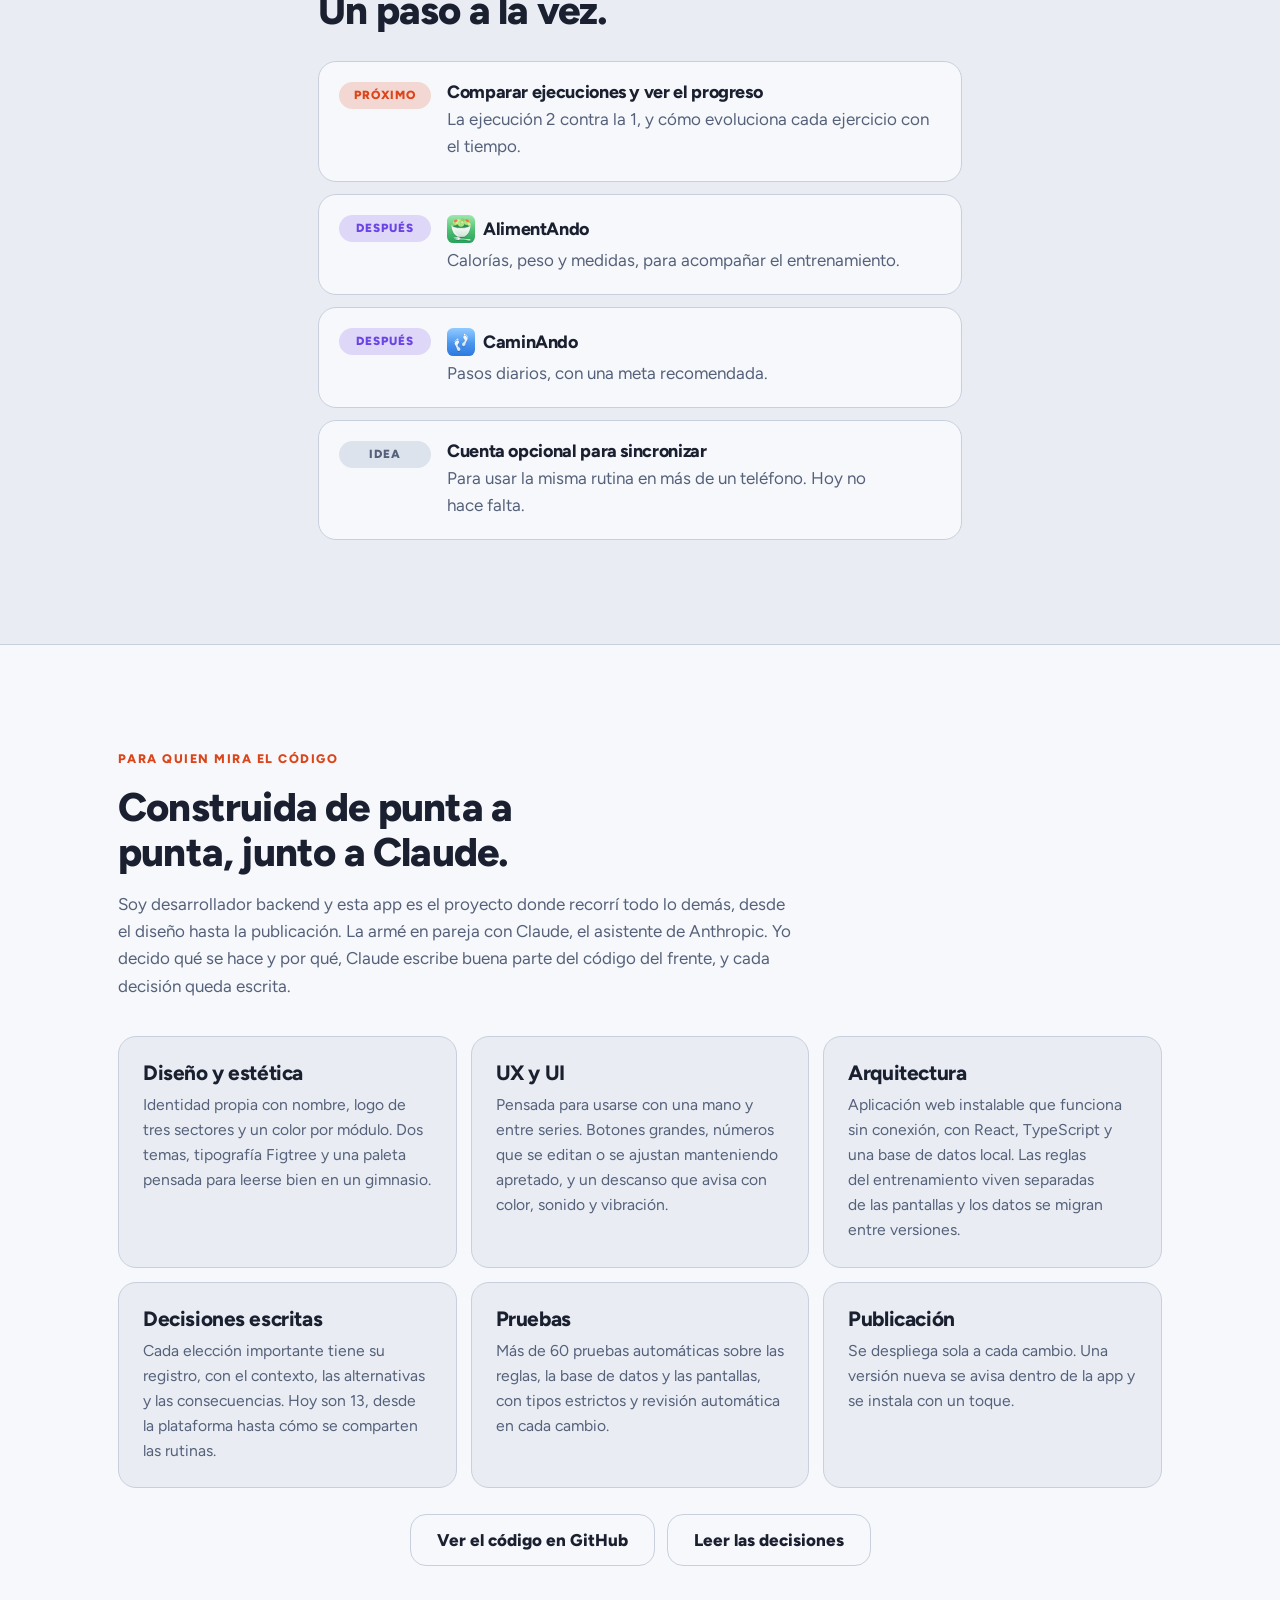
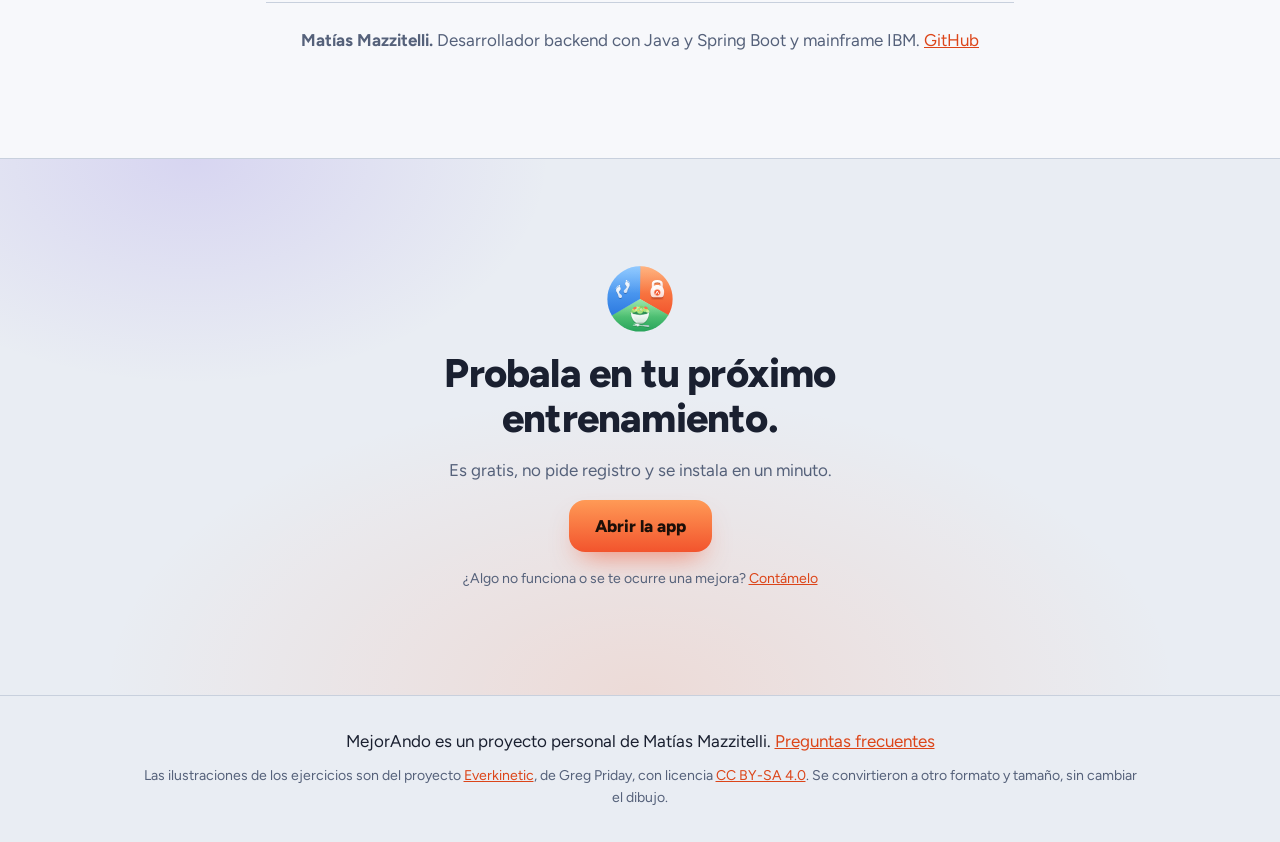
==== commit a78593a7: "feat: preguntas frecuentes, licencia y enlaces actualizados" ====
--- a/index.html
+++ b/index.html
@@ -290,7 +290,8 @@
           </div>
           <p class="note">
             Con la pantalla bloqueada el celular puede no reproducir el sonido del descanso. Es una
-            limitación de las apps que se instalan desde el navegador.
+            limitación de las apps que se instalan desde el navegador. Hay más respuestas en las
+            <a href="faq.html">preguntas frecuentes</a>.
           </p>
         </div>
       </section>
@@ -399,13 +400,13 @@
           <div class="actions center">
             <a
               class="btn ghost"
-              href="https://github.com/mdev-repos/app_mejorando__proyecto_personal"
+              href="https://github.com/mdev-repos/mejorando"
               rel="noopener"
               >Ver el código en GitHub</a
             >
             <a
               class="btn ghost"
-              href="https://github.com/mdev-repos/app_mejorando__proyecto_personal/tree/main/docs/decisiones"
+              href="https://github.com/mdev-repos/mejorando/tree/main/docs/decisiones"
               rel="noopener"
               >Leer las decisiones</a
             >
@@ -438,7 +439,7 @@
     <footer class="foot">
       <div class="wrap">
         <p>
-          MejorAndo es un proyecto personal de Matías Mazzitelli.
+          MejorAndo es un proyecto personal de Matías Mazzitelli. <a href="faq.html">Preguntas frecuentes</a>
         </p>
         <p class="fine">
           Las ilustraciones de los ejercicios son del proyecto
--- a/style.css
+++ b/style.css
@@ -638,3 +638,49 @@
 .i-moon {
   display: var(--i-moon);
 }
+
+/* ---- Preguntas frecuentes ---- */
+.faq h1 {
+  font-size: clamp(2rem, 5vw, 2.8rem);
+}
+.faq .lead {
+  margin-top: 12px;
+}
+.faq h2 {
+  margin: 40px 0 12px;
+  font-size: 1.35rem;
+}
+.faq details {
+  border: 1px solid var(--border);
+  border-radius: var(--radius);
+  background: var(--surface);
+  margin-top: 10px;
+}
+.faq summary {
+  cursor: pointer;
+  padding: 16px 18px;
+  font-weight: 750;
+  list-style: none;
+  display: flex;
+  justify-content: space-between;
+  gap: 12px;
+}
+.faq summary::-webkit-details-marker {
+  display: none;
+}
+.faq summary::after {
+  content: '+';
+  color: var(--accent);
+  font-size: 1.3rem;
+  line-height: 1;
+}
+.faq details[open] summary::after {
+  content: '\2212';
+}
+.faq .resp {
+  padding: 0 18px 18px;
+  color: var(--muted);
+}
+.faq .resp p + p {
+  margin-top: 10px;
+}
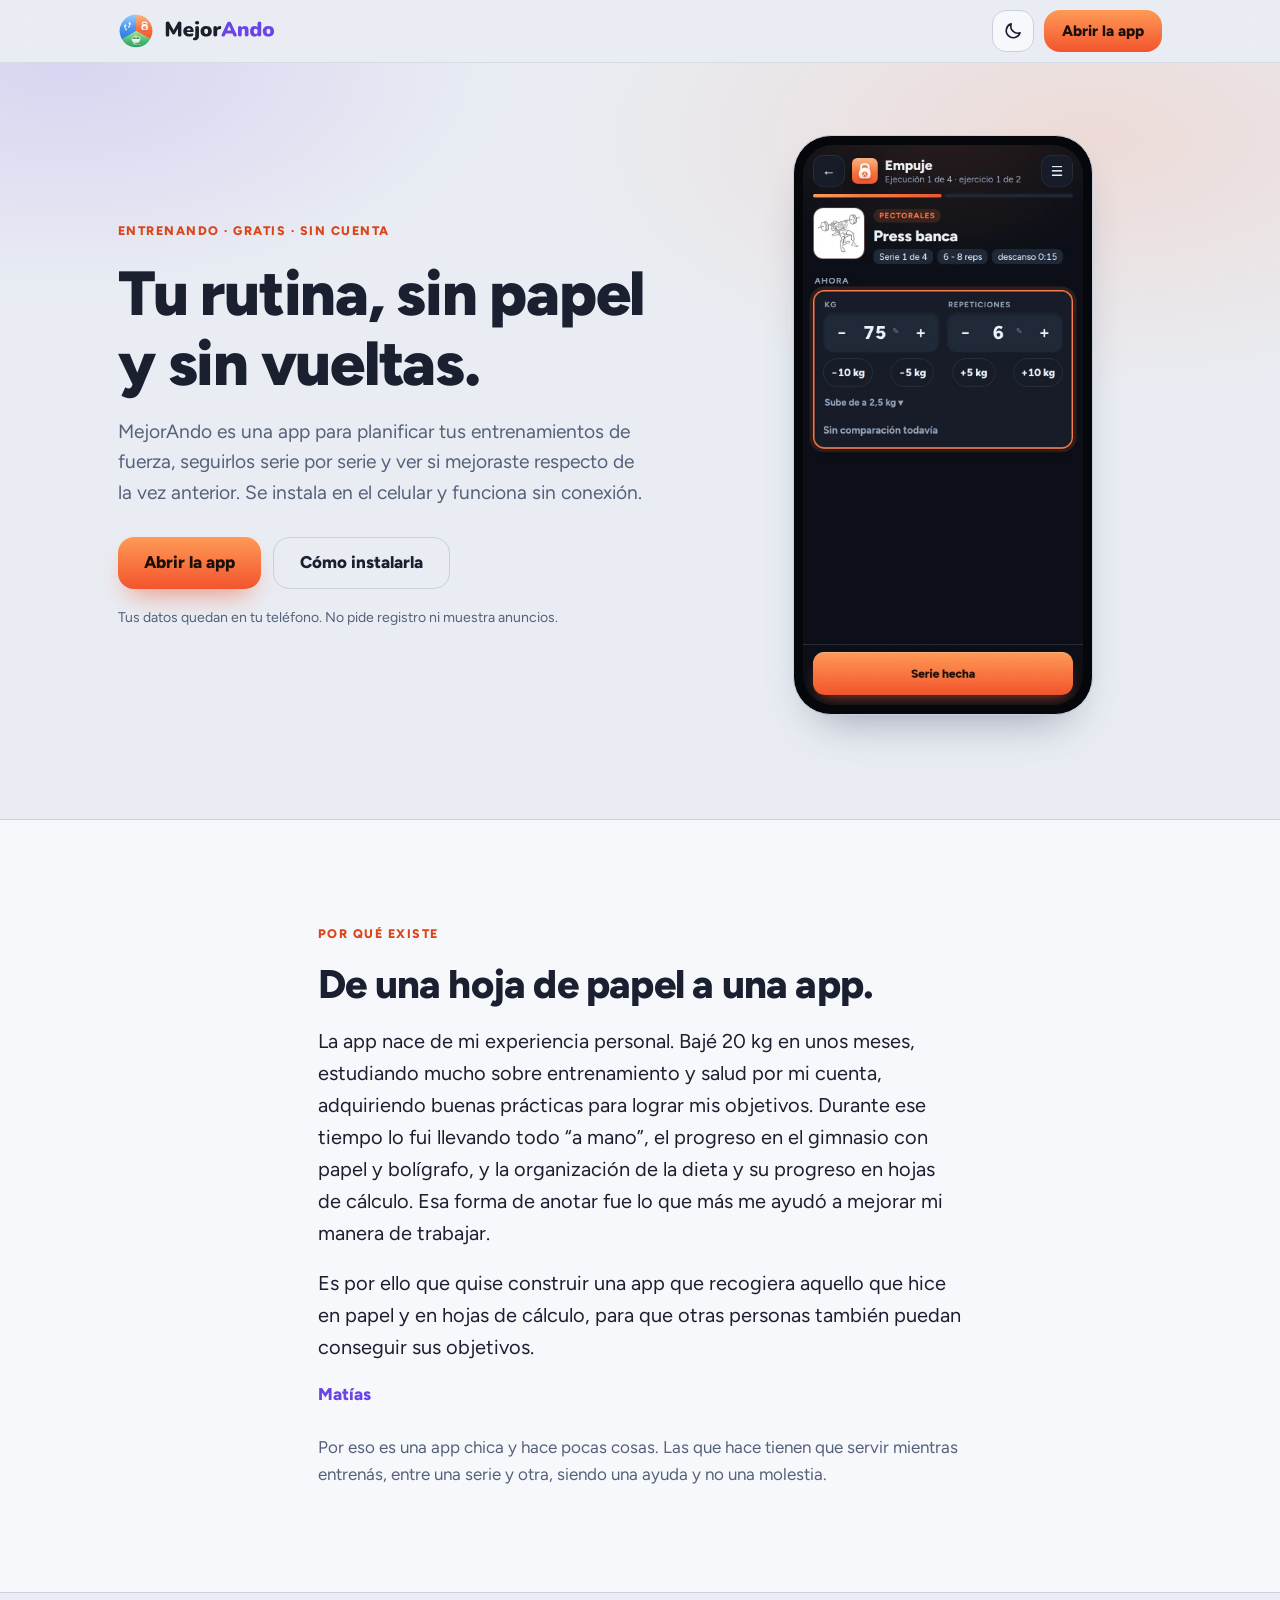
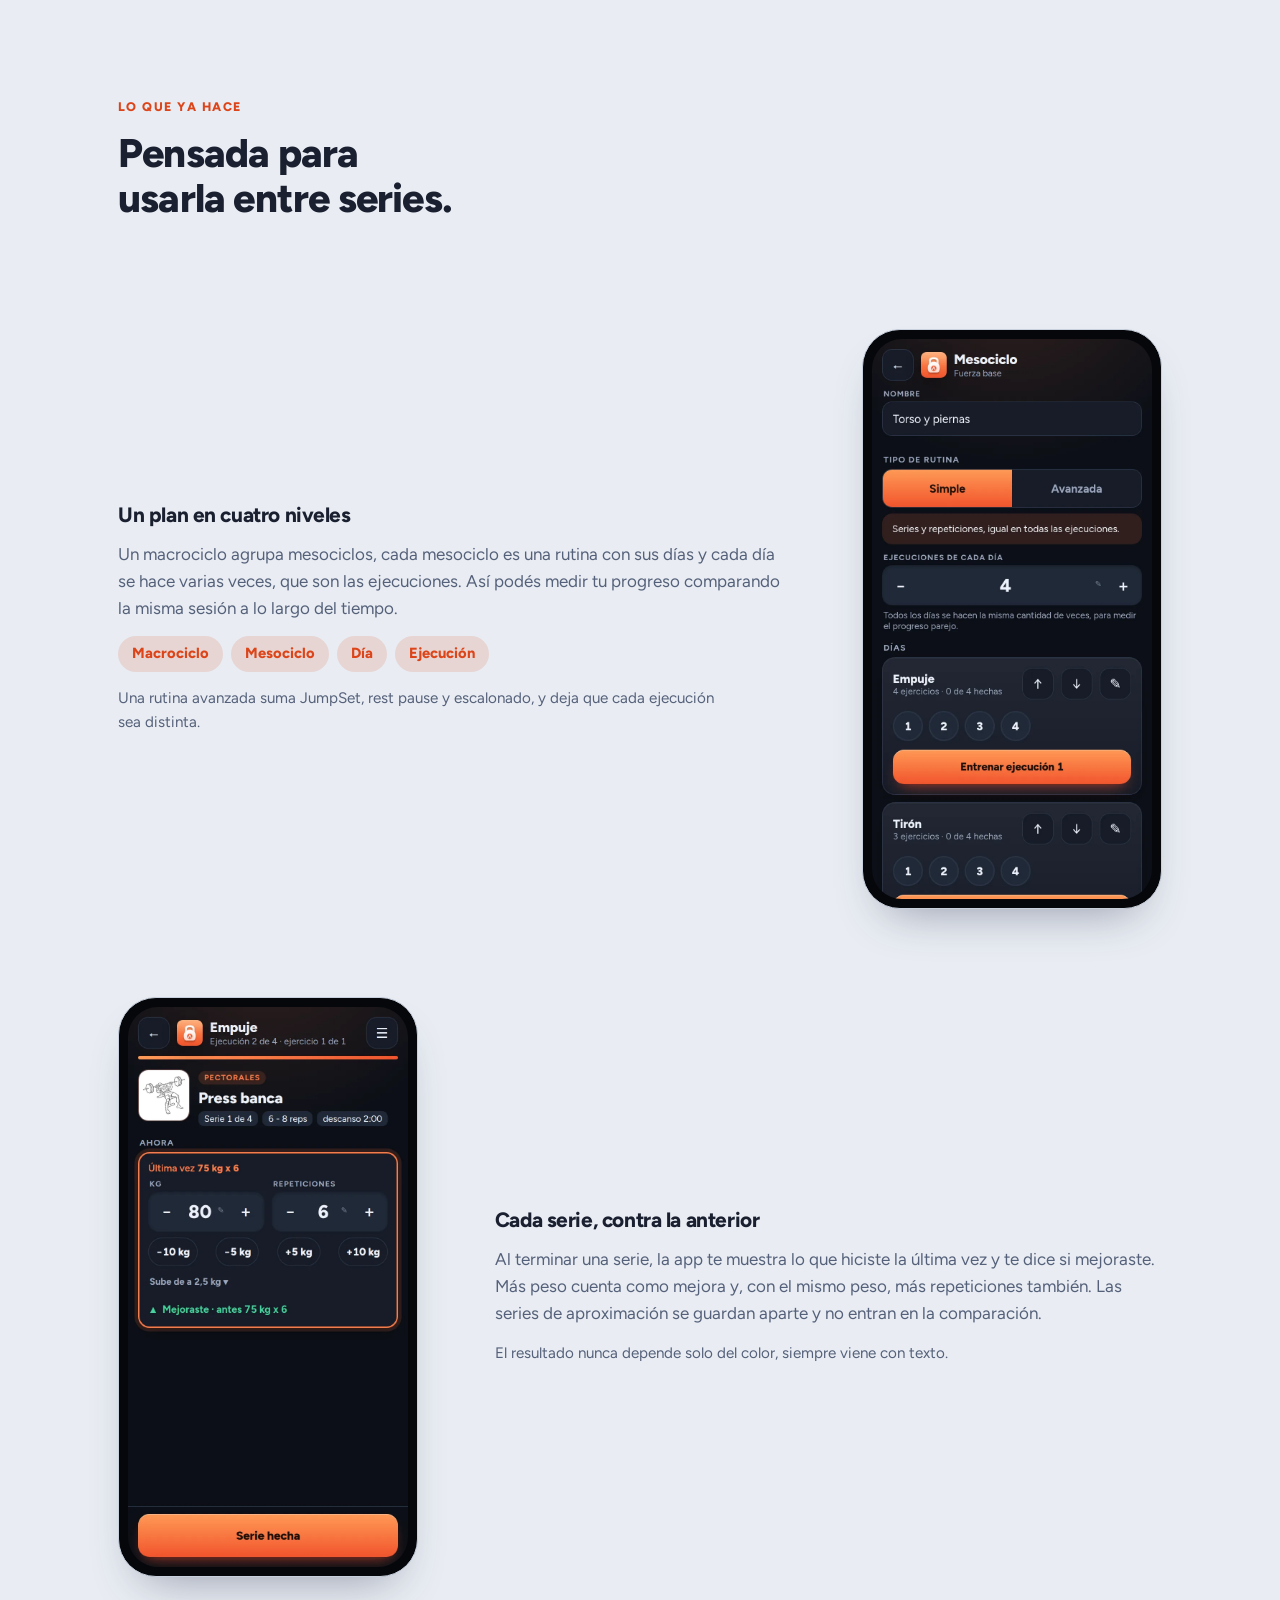
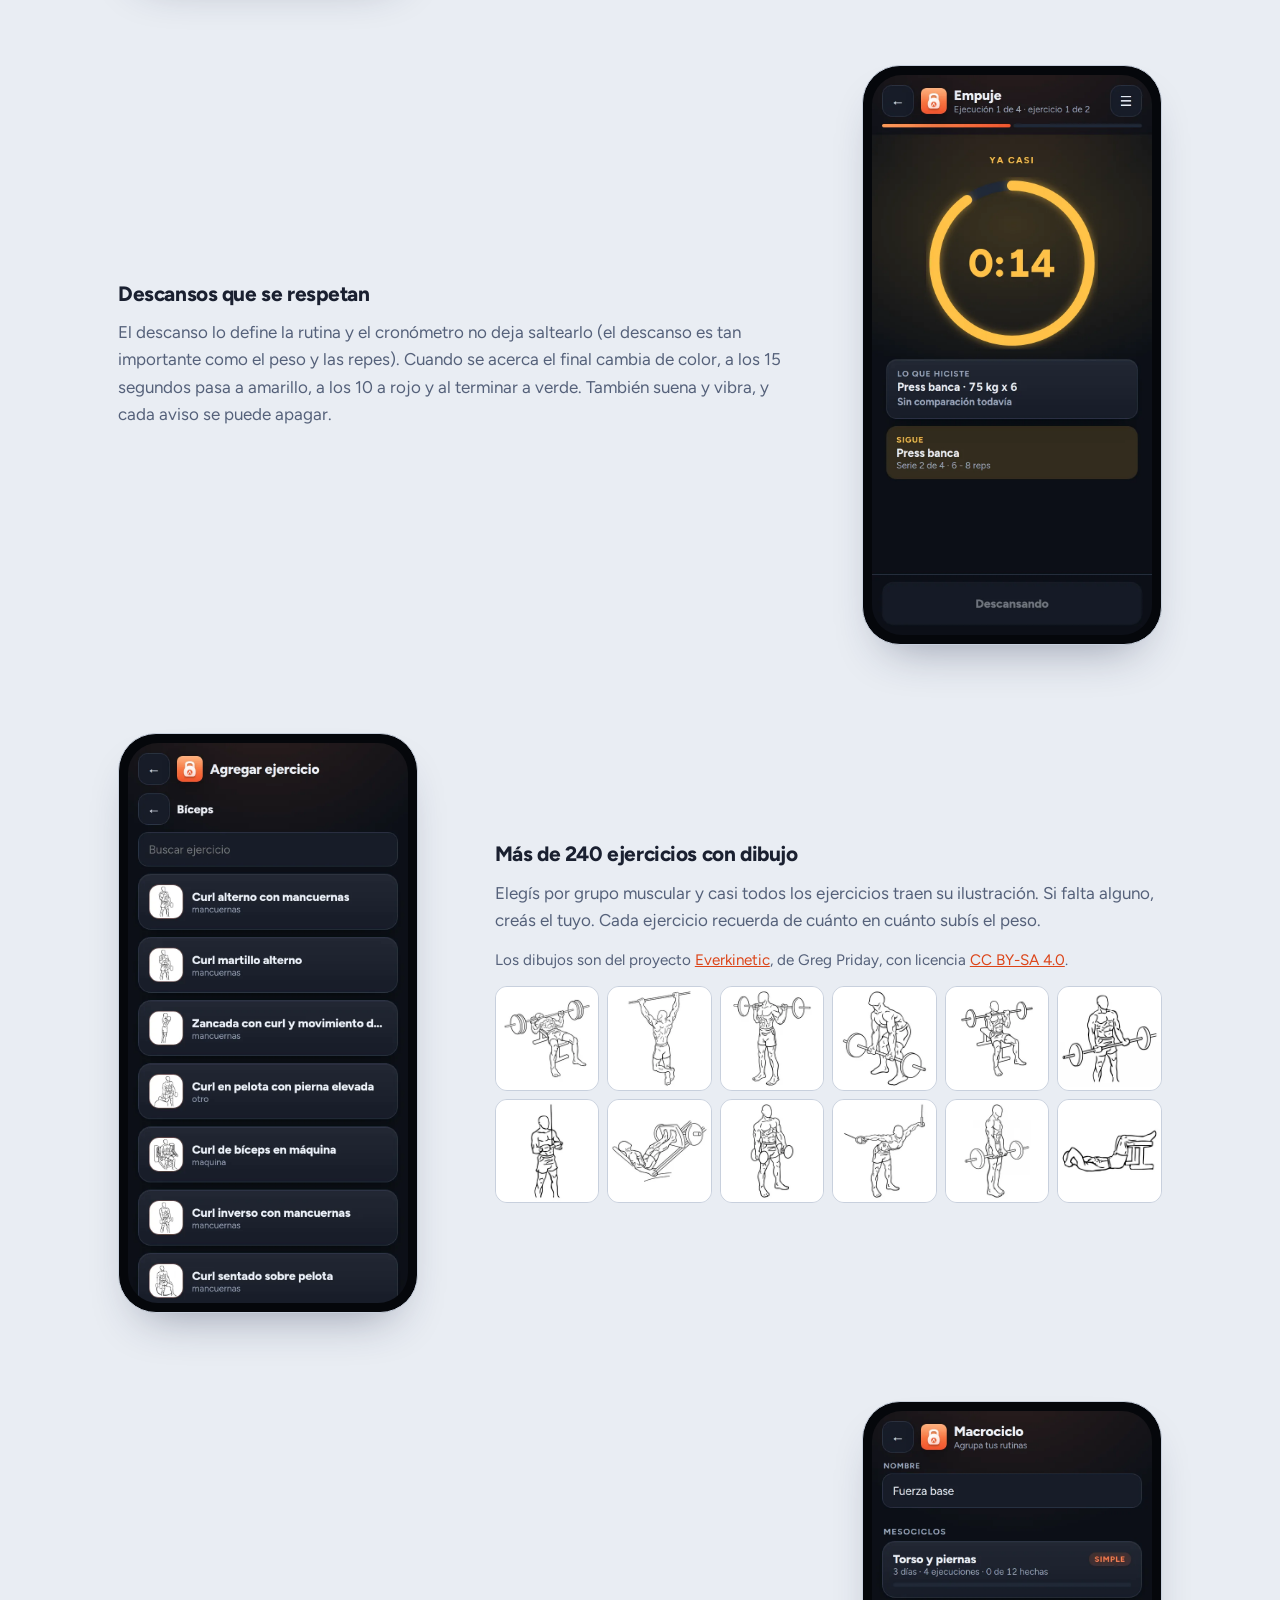
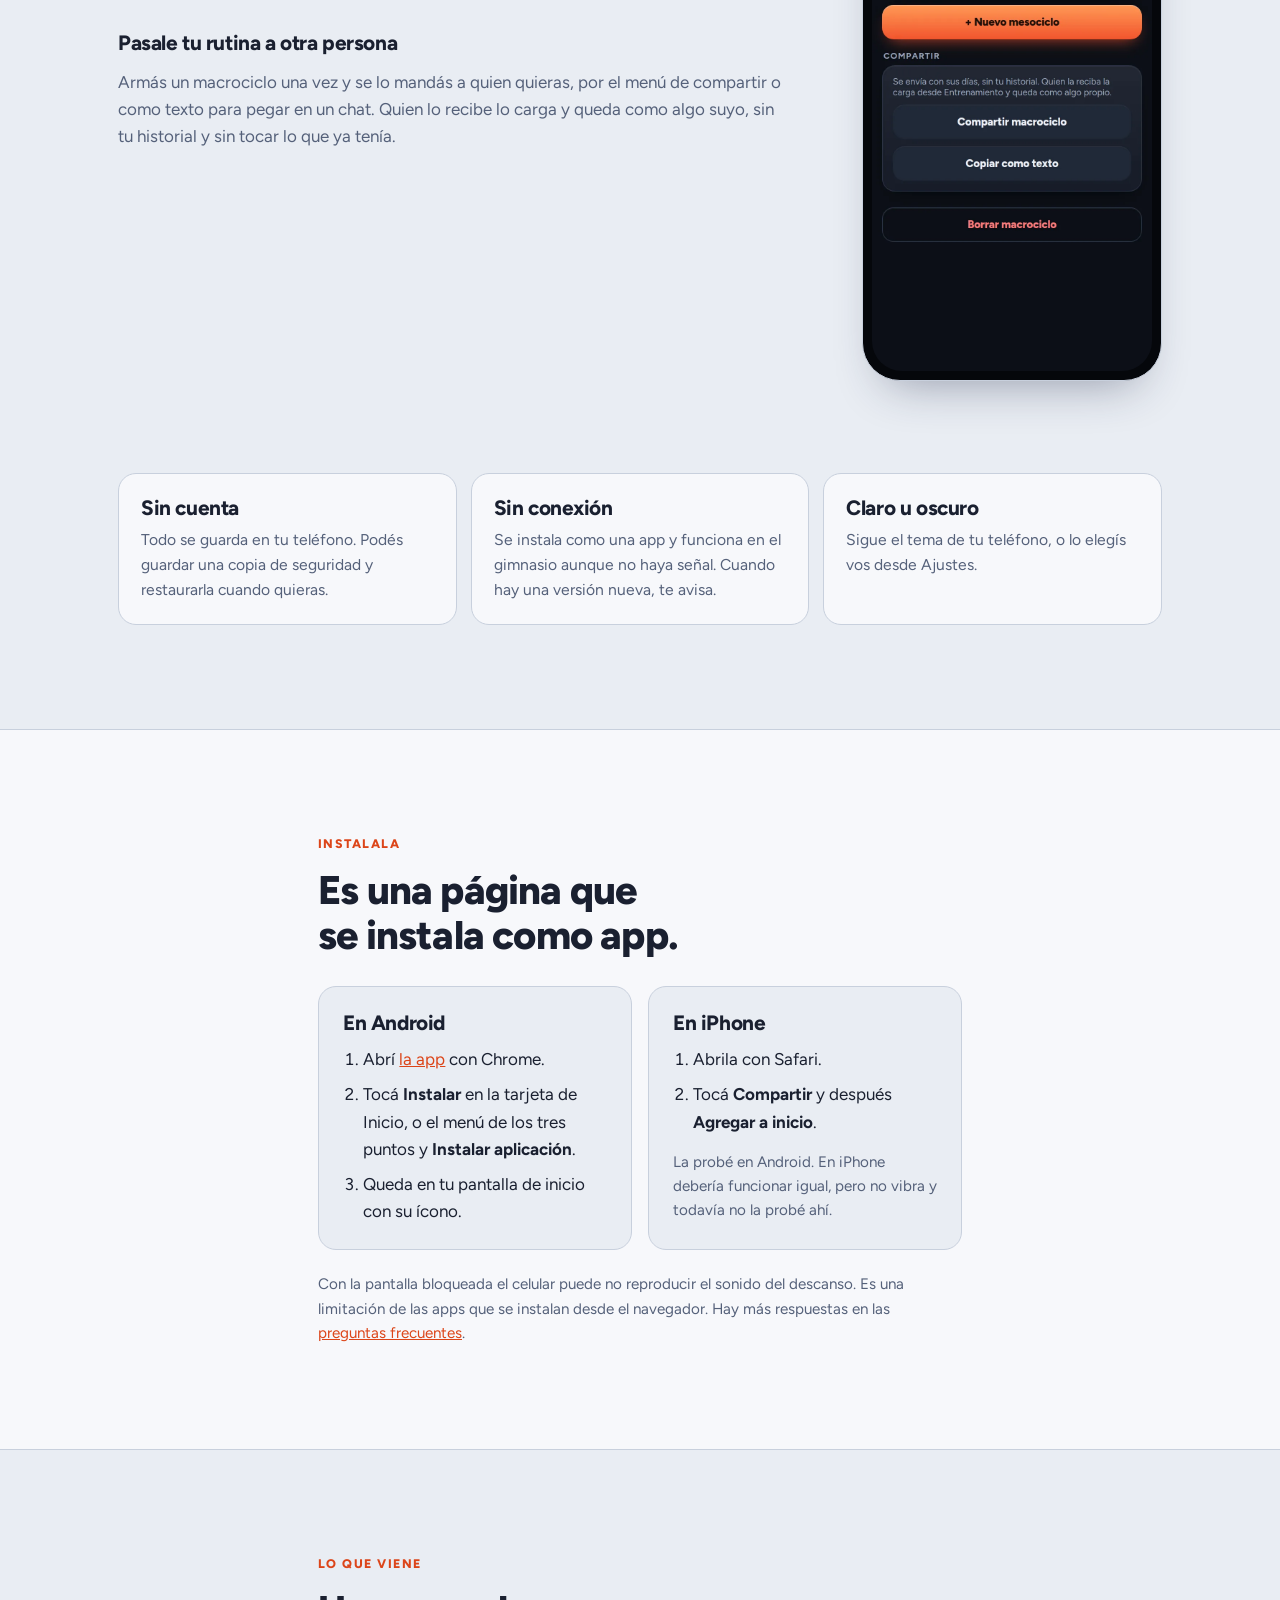
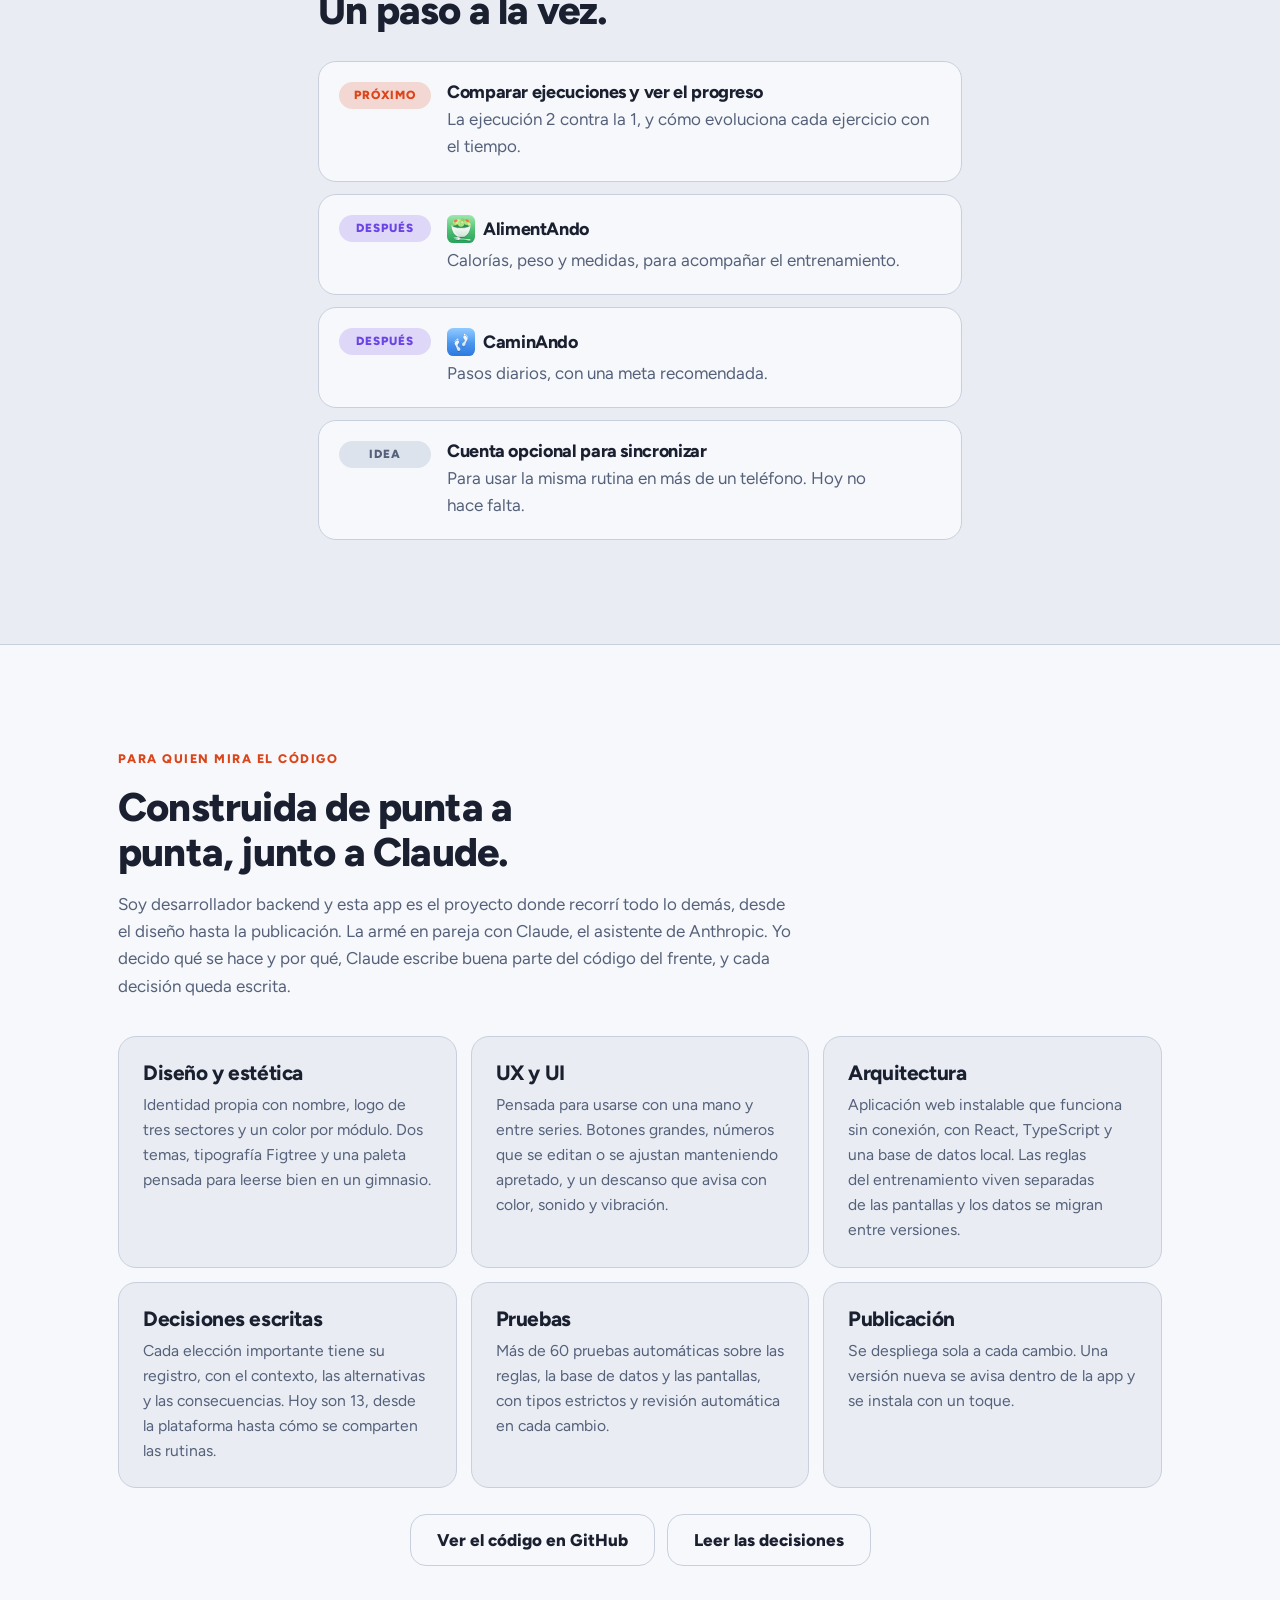
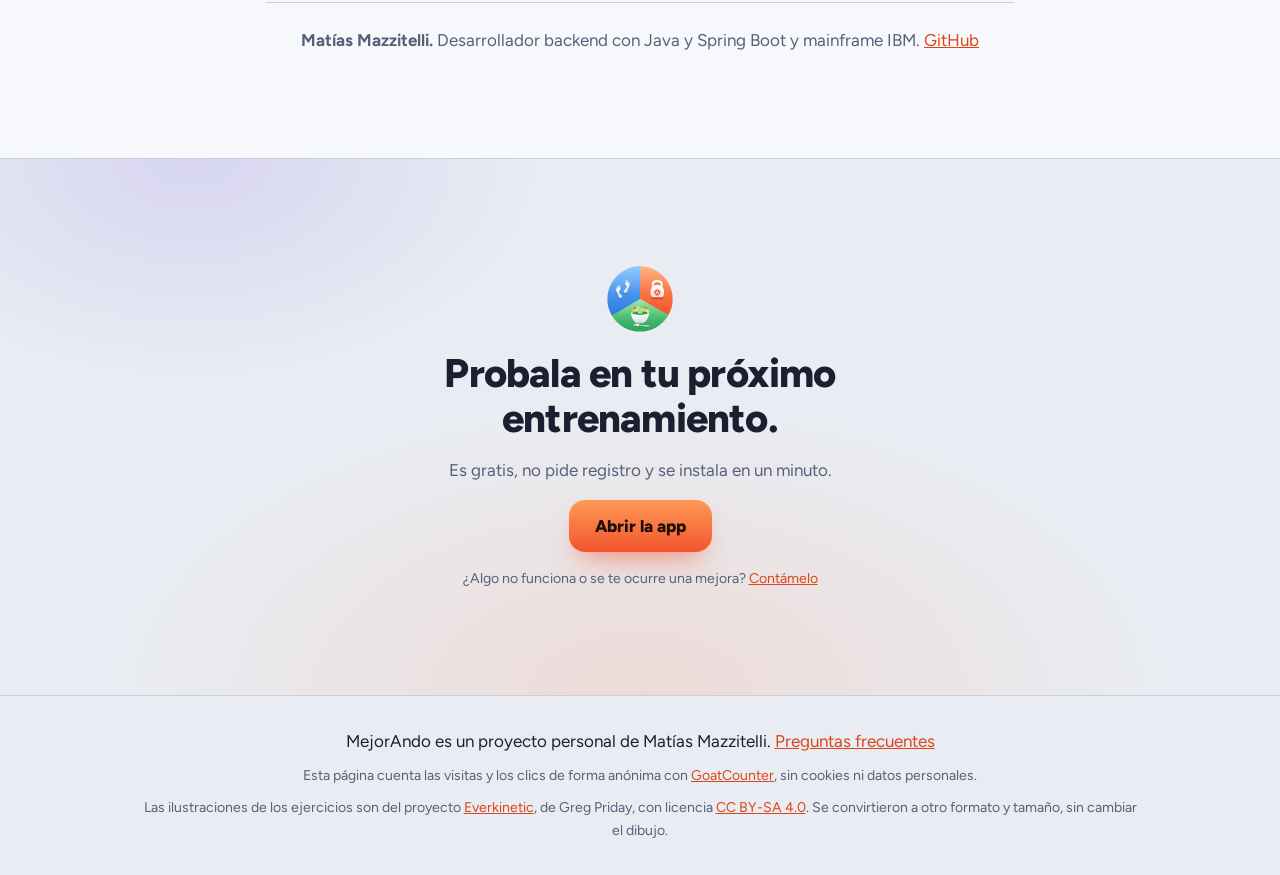
==== commit c311119a: "feat: contador anónimo de visitas y clics con GoatCounter" ====
--- a/index.html
+++ b/index.html
@@ -23,7 +23,7 @@
     />
     <meta property="og:type" content="website" />
     <link rel="icon" type="image/svg+xml" href="favicon.svg" />
-    <link rel="stylesheet" href="style.css" />
+    <link rel="stylesheet" href="style.css?v=3" />
   </head>
   <body>
     <header class="top">
@@ -45,7 +45,7 @@
               <path d="M20.5 14.2A8.5 8.5 0 0 1 9.8 3.5a8.5 8.5 0 1 0 10.7 10.7z" fill="none" stroke="currentColor" stroke-width="2" stroke-linejoin="round" />
             </svg>
           </button>
-          <a class="btn small" data-app href="#instalar">Abrir la app</a>
+          <a data-goatcounter-click="abrir-encabezado" class="btn small" data-app href="#instalar">Abrir la app</a>
         </div>
       </div>
     </header>
@@ -63,8 +63,8 @@
               funciona sin conexión.
             </p>
             <div class="actions">
-              <a class="btn primary" data-app href="#instalar">Abrir la app</a>
-              <a class="btn ghost" href="#instalar">Cómo instalarla</a>
+              <a data-goatcounter-click="abrir-portada" class="btn primary" data-app href="#instalar">Abrir la app</a>
+              <a data-goatcounter-click="como-instalar" class="btn ghost" href="#instalar">Cómo instalarla</a>
             </div>
             <p class="fine">Tus datos quedan en tu teléfono. No pide registro ni muestra anuncios.</p>
           </div>
@@ -268,7 +268,7 @@
             <div class="step">
               <h3>En Android</h3>
               <ol>
-                <li>Abrí <a data-app href="#instalar">la app</a> con Chrome.</li>
+                <li>Abrí <a data-goatcounter-click="abrir-instalacion" data-app href="#instalar">la app</a> con Chrome.</li>
                 <li>
                   Tocá <strong>Instalar</strong> en la tarjeta de Inicio, o el menú de los tres
                   puntos y <strong>Instalar aplicación</strong>.
@@ -399,14 +399,16 @@
           </div>
           <div class="actions center">
             <a
+              data-goatcounter-click="codigo-github"
               class="btn ghost"
-              href="https://github.com/mdev-repos/mejorando"
+              href="https://github.com/mdev-repos/mejorando-app"
               rel="noopener"
               >Ver el código en GitHub</a
             >
             <a
+              data-goatcounter-click="decisiones"
               class="btn ghost"
-              href="https://github.com/mdev-repos/mejorando/tree/main/docs/decisiones"
+              href="https://github.com/mdev-repos/mejorando-app/tree/main/docs/decisiones"
               rel="noopener"
               >Leer las decisiones</a
             >
@@ -426,11 +428,11 @@
           <h2>Probala en tu próximo entrenamiento.</h2>
           <p>Es gratis, no pide registro y se instala en un minuto.</p>
           <div class="actions center">
-            <a class="btn primary" data-app href="#instalar">Abrir la app</a>
+            <a data-goatcounter-click="abrir-final" class="btn primary" data-app href="#instalar">Abrir la app</a>
           </div>
           <p class="fine feedback" hidden>
             ¿Algo no funciona o se te ocurre una mejora?
-            <a data-feedback href="#">Contámelo</a>
+            <a data-goatcounter-click="comentarios" data-feedback href="#">Contámelo</a>
           </p>
         </div>
       </section>
@@ -439,7 +441,12 @@
     <footer class="foot">
       <div class="wrap">
         <p>
-          MejorAndo es un proyecto personal de Matías Mazzitelli. <a href="faq.html">Preguntas frecuentes</a>
+          MejorAndo es un proyecto personal de Matías Mazzitelli. <a data-goatcounter-click="preguntas-frecuentes" href="faq.html">Preguntas frecuentes</a>
+        </p>
+        <p class="fine conteo" hidden>
+          Esta página cuenta las visitas y los clics de forma anónima con
+          <a href="https://www.goatcounter.com" rel="noopener">GoatCounter</a>, sin cookies ni datos
+          personales.
         </p>
         <p class="fine">
           Las ilustraciones de los ejercicios son del proyecto
@@ -451,6 +458,6 @@
       </div>
     </footer>
 
-    <script src="main.js"></script>
+    <script src="main.js?v=4"></script>
   </body>
 </html>
--- a/style.css
+++ b/style.css
@@ -221,6 +221,7 @@
   border-radius: 16px;
   font: inherit;
   font-weight: 800;
+  white-space: nowrap;
   text-decoration: none;
   border: 1px solid var(--border);
   color: var(--text);
@@ -684,3 +685,41 @@
 .faq .resp p + p {
   margin-top: 10px;
 }
+
+/* encabezado en teléfonos angostos, para que el botón entre en una línea */
+@media (max-width: 430px) {
+  .top-in {
+    gap: 8px;
+  }
+  .brand {
+    gap: 8px;
+  }
+  .brand > img {
+    height: 32px;
+  }
+  .wordmark img {
+    height: 19px;
+  }
+  .top-actions {
+    gap: 8px;
+  }
+  .theme-btn {
+    width: 38px;
+    height: 38px;
+    border-radius: 12px;
+  }
+  .btn.small {
+    min-height: 38px;
+    padding: 0 14px;
+    font-size: 0.9rem;
+  }
+}
+@media (max-width: 340px) {
+  .wordmark {
+    display: none;
+  }
+}
+
+.conteo[hidden] {
+  display: none;
+}
